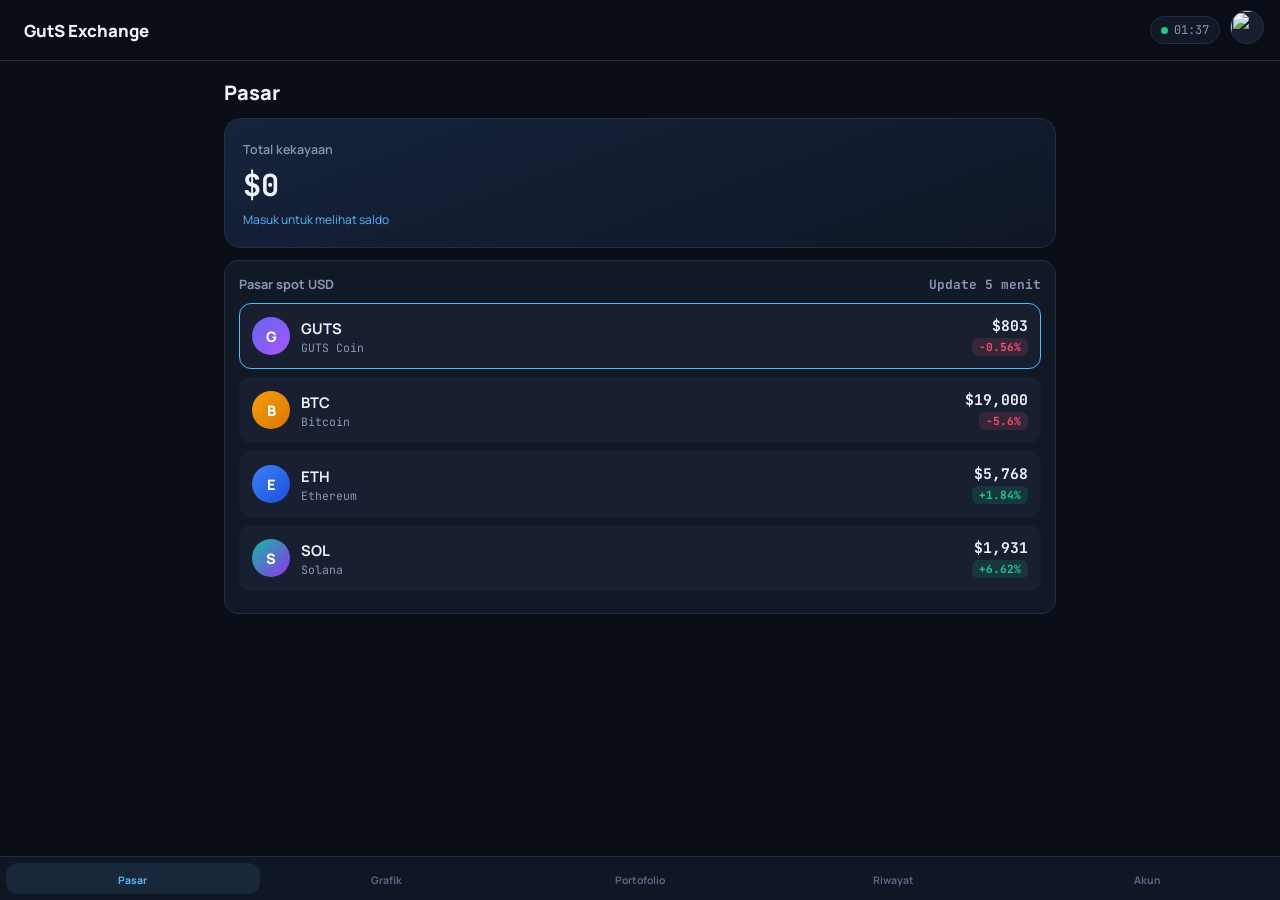
==== index.html @ 127c7d79 "Rename crypto.html to index.html" ====
<!DOCTYPE html>
<html lang="id">
<head>
<meta charset="UTF-8">
<meta name="viewport" content="width=device-width, initial-scale=1, viewport-fit=cover">
<meta name="theme-color" content="#0a0e16">
<title>GutS Exchange</title>
<link rel="preconnect" href="https://fonts.googleapis.com">
<link rel="preconnect" href="https://fonts.gstatic.com" crossorigin>
<link href="https://fonts.googleapis.com/css2?family=Manrope:wght@400;500;600;700;800&family=JetBrains+Mono:wght@500;700&display=swap" rel="stylesheet">
<script src="https://cdn.jsdelivr.net/npm/lucide@0.468.0/dist/umd/lucide.min.js"></script>
<style>
:root{--bg:#0a0e16;--panel:#111826;--card:#171f30;--line:#232e45;--tx:#eef2f8;--mut:#8b98b3;--dim:#5b6785;--up:#22c58b;--dn:#f0506e;--ac:#5ab8ff;--gold:#f5b342}
*{box-sizing:border-box;margin:0;padding:0;-webkit-tap-highlight-color:transparent}
body{font-family:Manrope,sans-serif;background:var(--bg);color:var(--tx);min-height:100vh;padding-bottom:calc(76px + env(safe-area-inset-bottom))}
.mono{font-family:'JetBrains Mono',monospace}
button{font:inherit;color:inherit;cursor:pointer;border:0;background:none}
button:focus-visible,input:focus-visible{outline:2px solid var(--ac);outline-offset:2px}
svg.lucide{width:1.15em;height:1.15em;stroke-width:2;flex:none}
.top{position:sticky;top:0;z-index:20;display:flex;justify-content:space-between;align-items:center;padding:calc(10px + env(safe-area-inset-top)) 16px 10px;background:rgba(10,14,22,.92);backdrop-filter:blur(12px);border-bottom:1px solid var(--line)}
.brand{display:flex;align-items:center;gap:8px;font-weight:800;font-size:1.05rem}
.brand svg{color:var(--ac)}
.tr{display:flex;align-items:center;gap:10px}
.timer{display:flex;align-items:center;gap:6px;font-size:.75rem;color:var(--mut);background:var(--panel);border:1px solid var(--line);padding:5px 10px;border-radius:999px}
.dot{width:7px;height:7px;border-radius:50%;background:var(--up);animation:pl 1.6s infinite}
@keyframes pl{50%{opacity:.35}}
.av{width:34px;height:34px;border-radius:50%;object-fit:cover;border:1px solid var(--line);background:var(--card)}
.wrap{max-width:760px;margin:0 auto;padding:14px 14px 0}
.page{display:none}
.page.on{display:block}
h2{font-size:1.25rem;font-weight:800;margin:4px 0 12px}
.box{background:var(--panel);border:1px solid var(--line);border-radius:14px;padding:14px;margin-bottom:12px}
.ttl{display:flex;justify-content:space-between;align-items:center;font-size:.8rem;font-weight:700;color:var(--mut);margin-bottom:10px}
.grid2{display:grid;grid-template-columns:1fr 1fr;gap:10px}
.stat{background:var(--panel);border:1px solid var(--line);border-radius:14px;padding:12px 14px}
.stat span{display:flex;align-items:center;gap:6px;font-size:.72rem;color:var(--mut);font-weight:600}
.stat b{display:block;margin-top:5px;font-size:1.05rem}
.hero{background:linear-gradient(160deg,#16233c,#0f1726);border:1px solid var(--line);border-radius:16px;padding:18px;margin-bottom:12px}
.hero span{font-size:.78rem;color:var(--mut);font-weight:600}
.hero b{display:block;font-size:1.9rem;margin:6px 0 2px;letter-spacing:-.5px}
.hero em{font-style:normal;font-size:.75rem;color:var(--ac)}
.ev-banner{display:none;align-items:center;justify-content:space-between;gap:10px;padding:11px 14px;border-radius:12px;margin-bottom:12px;font-size:.78rem;font-weight:700;background:rgba(240,80,110,.14);border:1px solid var(--dn);color:#ffb4c2}
.ev-banner.bull{background:rgba(34,197,139,.14);border-color:var(--up);color:#9ef5d2}
.coin{display:flex;justify-content:space-between;align-items:center;width:100%;padding:12px;border-radius:12px;background:var(--card);border:1px solid transparent;margin-bottom:8px;text-align:left}
.coin.on{border-color:var(--ac)}
.cl{display:flex;align-items:center;gap:11px}
.ci{width:38px;height:38px;border-radius:50%;display:grid;place-items:center;font-weight:800;font-size:.9rem;color:#fff}
.c-guts{background:linear-gradient(135deg,#6366f1,#a855f7)}.c-btc{background:linear-gradient(135deg,#f59e0b,#d97706)}.c-eth{background:linear-gradient(135deg,#3b82f6,#1d4ed8)}.c-sol{background:linear-gradient(135deg,#14b8a6,#9333ea)}
.cn{font-weight:700;font-size:.92rem}
.cs{font-size:.72rem;color:var(--mut);margin-top:2px}
.cr{text-align:right}
.cp{font-weight:700;font-size:.92rem}
.pc{display:inline-block;margin-top:3px;padding:2px 7px;border-radius:6px;font-size:.7rem;font-weight:700}
.u{background:rgba(34,197,139,.14);color:var(--up)}.d{background:rgba(240,80,110,.14);color:var(--dn)}
.chips{display:flex;gap:6px;overflow-x:auto;padding-bottom:4px;margin-bottom:10px}
.chip{padding:7px 13px;border-radius:999px;background:var(--card);border:1px solid var(--line);font-size:.78rem;font-weight:700;color:var(--mut);white-space:nowrap;display:inline-flex;align-items:center;gap:6px}
.chip.on{background:var(--ac);border-color:var(--ac);color:#06121f}
.ph{display:flex;justify-content:space-between;align-items:flex-end;gap:10px;margin-bottom:10px}
.ph h3{font-size:1.1rem;font-weight:800}
.ph small{color:var(--mut);font-size:.72rem}
.ph .big{font-size:1.5rem;font-weight:800;text-align:right}
.mets{display:grid;grid-template-columns:repeat(3,1fr);gap:8px;margin-bottom:10px}
.mets div{font-size:.68rem;color:var(--mut);background:var(--card);border-radius:10px;padding:8px 10px}
.mets b{display:block;color:var(--tx);font-size:.8rem;margin-top:2px}
.cv{position:relative;height:290px;background:#0b1019;border:1px solid var(--line);border-radius:12px;overflow:hidden;touch-action:pan-y}
canvas{width:100%;height:100%;display:block}
.hv{position:absolute;top:8px;left:10px;font-size:.68rem;color:var(--mut);background:rgba(10,14,22,.8);padding:4px 8px;border-radius:8px;pointer-events:none}
.seg{display:grid;grid-template-columns:1fr 1fr;gap:5px;background:var(--bg);padding:4px;border-radius:12px;margin-bottom:12px;border:1px solid var(--line)}
.seg button{padding:10px;border-radius:9px;font-weight:800;font-size:.85rem;color:var(--mut)}
.seg .buy.on{background:var(--up);color:#04160f}.seg .sell.on{background:var(--dn);color:#fff}
.lb{display:flex;justify-content:space-between;font-size:.75rem;color:var(--mut);margin-bottom:6px}
.inp{display:flex;align-items:center;background:var(--bg);border:1px solid var(--line);border-radius:11px;padding:0 12px;margin-bottom:12px}
.inp:focus-within{border-color:var(--ac)}
.inp input,.inp select{flex:1;min-width:0;background:none;border:0;outline:0;color:var(--tx);padding:12px 0;font:700 .95rem 'JetBrains Mono',monospace}
.inp select option{background:var(--panel);color:var(--tx)}
.inp em{font-style:normal;font-size:.78rem;font-weight:700;color:var(--mut)}
.pcts{display:grid;grid-template-columns:repeat(4,1fr);gap:6px;margin-bottom:12px}
.pcts button{padding:8px;border-radius:8px;background:var(--card);border:1px solid var(--line);font:700 .75rem 'JetBrains Mono',monospace;color:var(--mut)}
.sum{background:var(--bg);border:1px solid var(--line);border-radius:11px;padding:11px 12px;font-size:.78rem;margin-bottom:12px;display:grid;gap:7px}
.sum div{display:flex;justify-content:space-between;color:var(--mut)}
.sum b{color:var(--tx)}
.go{width:100%;padding:13px;border-radius:12px;font-weight:800;font-size:.9rem;display:flex;justify-content:center;align-items:center;gap:8px}
.go.buy{background:var(--up);color:#04160f}.go.sell{background:var(--dn);color:#fff}.go.gold{background:var(--gold);color:#1a1002}
.go:disabled{opacity:.5}
.ob{display:grid;grid-template-columns:1fr 1fr;gap:10px;font-size:.74rem}
.ob div div{display:flex;justify-content:space-between;padding:4px 7px;border-radius:5px;margin-bottom:3px}
.bid div{color:var(--up);background:rgba(34,197,139,.07)}.ask div{color:var(--dn);background:rgba(240,80,110,.07)}
.ob h4{font-size:.7rem;color:var(--dim);margin-bottom:5px}
.bar{height:8px;border-radius:999px;background:var(--card);display:flex;overflow:hidden;margin:6px 0 12px}
.bar i{display:block;height:100%}
.hr{display:flex;justify-content:space-between;align-items:center;padding:11px 0;border-bottom:1px solid var(--line)}
.hr:last-child{border:0}
.hi{width:34px;height:34px;border-radius:10px;display:grid;place-items:center}
.hi.u{background:rgba(34,197,139,.14)}.hi.d{background:rgba(240,80,110,.14)}
.hl{display:flex;align-items:center;gap:11px}
.hn{font-weight:700;font-size:.88rem}
.hs{font-size:.7rem;color:var(--mut);margin-top:2px}
.empty{text-align:center;color:var(--dim);padding:28px 10px;font-size:.85rem;display:grid;gap:8px;justify-items:center}
.empty svg{width:28px;height:28px}
.acc{display:flex;align-items:center;gap:14px;margin-bottom:14px}
.acc img{width:56px;height:56px;border-radius:50%;object-fit:cover;border:2px solid var(--ac)}
.acc b{font-size:1.05rem}
.acc small{display:block;color:var(--mut);margin-top:3px;font-size:.78rem}
.row{display:flex;gap:8px}
.row .go{flex:1}
.ghost{background:var(--card);border:1px solid var(--line);color:var(--tx)}
.tbl{width:100%;border-collapse:collapse;font-size:.8rem}
.tbl th{text-align:left;color:var(--mut);font-size:.7rem;padding:6px 4px;border-bottom:1px solid var(--line)}
.tbl td{padding:11px 4px;border-bottom:1px solid var(--line)}
.tbl tr:last-child td{border:0}
.nav{position:fixed;left:0;right:0;bottom:0;z-index:30;display:grid;grid-template-columns:repeat(5,1fr);background:rgba(17,24,38,.96);backdrop-filter:blur(14px);border-top:1px solid var(--line);padding:6px 6px calc(6px + env(safe-area-inset-bottom))}
.nav.admin-mode{grid-template-columns:repeat(6,1fr)}
.nav button{display:grid;justify-items:center;gap:3px;padding:7px 0;border-radius:12px;font-size:.65rem;font-weight:700;color:var(--dim)}
.nav button svg{width:20px;height:20px}
.nav button.on{color:var(--ac);background:rgba(90,184,255,.1)}
.toast{position:fixed;left:50%;bottom:calc(90px + env(safe-area-inset-bottom));transform:translate(-50%,20px);opacity:0;pointer-events:none;background:var(--card);border:1px solid var(--ac);padding:11px 16px;border-radius:12px;font-size:.82rem;font-weight:700;display:flex;align-items:center;gap:8px;z-index:60;max-width:92vw;transition:.25s}
.toast.show{opacity:1;transform:translate(-50%,0)}
.toast.err{border-color:var(--dn)}.toast.ok{border-color:var(--up)}
@media(min-width:900px){.wrap{max-width:860px}.cv{height:360px}}
</style>
</head>
<body>
<header class="top">
  <div class="brand"><i data-lucide="candlestick-chart"></i>GutS Exchange</div>
  <div class="tr">
    <div class="timer"><span class="dot"></span><span class="mono" id="cd">00:00</span></div>
    <button onclick="go('account')" aria-label="Akun"><img class="av" id="avTop" src="https://telegra.ph/file/24fa902ead26340f3df2c.png" alt=""></button>
  </div>
</header>

<div class="wrap">
  <div class="ev-banner" id="evBanner">
    <span id="evBannerTxt">🚨 MARKET CRASH SEDANG BERLANGSUNG!</span>
    <span class="mono" id="evBannerTime">LIVE</span>
  </div>

  <section class="page on" id="p-market">
    <h2>Pasar</h2>
    <div class="hero">
      <span>Total kekayaan</span>
      <b class="mono" id="heroNet">$0</b>
      <em id="heroSub">Masuk untuk melihat saldo</em>
    </div>
    <div class="box">
      <div class="ttl"><span>Pasar spot USD</span><span class="mono">Update 5 menit</span></div>
      <div id="mList"></div>
    </div>
  </section>

  <section class="page" id="p-trade">
    <div class="chips" id="tChips"></div>
    <div class="box">
      <div class="ph">
        <div><h3 id="pName">GUTS / USD</h3><small id="pFull"></small></div>
        <div><div class="big mono" id="pPrice">$0</div><span class="pc u mono" id="pChg">+0%</span></div>
      </div>
      <div class="mets mono">
        <div>Tertinggi 24j<b id="mHi">$0</b></div>
        <div>Terendah 24j<b id="mLo">$0</b></div>
        <div>Siklus<b>5 menit</b></div>
      </div>
      <div class="row" style="margin-bottom:10px;justify-content:space-between">
        <div class="chips" style="margin:0" id="rChips"></div>
        <div class="chips" style="margin:0">
          <button class="chip on" id="bCandle" onclick="setType('candle')"><i data-lucide="candlestick-chart"></i>Candle</button>
          <button class="chip" id="bArea" onclick="setType('area')"><i data-lucide="area-chart"></i>Area</button>
        </div>
      </div>
      <div class="cv"><div class="hv mono" id="hv">Sentuh grafik untuk detail OHLC</div><canvas id="cv"></canvas></div>
    </div>

    <div class="box">
      <div class="ttl"><span>Order pasar</span><span class="mono" id="tBadge">GUTS</span></div>
      <div class="seg">
        <button class="buy on" id="sBuy" onclick="side('buy')">Beli</button>
        <button class="sell" id="sSell" onclick="side('sell')">Jual</button>
      </div>
      <div class="lb"><span>Harga eksekusi</span><span class="mono">Market</span></div>
      <div class="inp"><input class="mono" id="iPrice" readonly><em>USD</em></div>
      <div class="lb"><span>Jumlah koin</span><span class="mono" id="lAvail">Saldo: $0</span></div>
      <div class="inp"><input id="iAmt" type="number" inputmode="decimal" step="0.0001" min="0" placeholder="0.00" oninput="sumUp()"><em id="iSuf">GUTS</em></div>
      <div class="pcts">
        <button onclick="fill(.25)">25%</button><button onclick="fill(.5)">50%</button><button onclick="fill(.75)">75%</button><button onclick="fill(1)">MAX</button>
      </div>
      <div class="sum mono">
        <div><span>Harga per koin</span><b id="sUnit">$0</b></div>
        <div><span>Biaya bursa</span><b style="color:var(--up)">Gratis</b></div>
        <div><span id="sLbl">Total bayar</span><b id="sTot" style="color:var(--ac)">$0</b></div>
      </div>
      <button class="go buy" id="goBtn" onclick="trade()"><i data-lucide="zap"></i><span id="goTxt">Beli GUTS</span></button>
    </div>

    <div class="box">
      <div class="ttl"><span>Order book</span><span class="mono">Simulasi</span></div>
      <div class="ob mono">
        <div class="bid"><h4>Bid</h4><div id="obB" style="display:block;padding:0;background:none"></div></div>
        <div class="ask"><h4>Ask</h4><div id="obA" style="display:block;padding:0;background:none"></div></div>
      </div>
    </div>
  </section>

  <section class="page" id="p-portfolio">
    <h2>Portofolio</h2>
    <div class="hero">
      <span>Nilai bersih</span>
      <b class="mono" id="pfNet">$0</b>
      <em id="pfCnt">0 aset aktif</em>
    </div>
    <div class="grid2" style="margin-bottom:12px">
      <div class="stat"><span><i data-lucide="wallet"></i>Saldo cash</span><b class="mono" id="pfCash">$0</b></div>
      <div class="stat"><span><i data-lucide="coins"></i>Nilai crypto</span><b class="mono" id="pfCrypto">$0</b></div>
    </div>
    <div class="box">
      <div class="ttl"><span>Alokasi</span></div>
      <div class="bar" id="pfBar"></div>
      <div id="pfLeg" style="display:flex;gap:12px;flex-wrap:wrap;font-size:.72rem;color:var(--mut)"></div>
    </div>
    <div class="box">
      <div class="ttl"><span>Aset kamu</span><button class="chip" onclick="refresh(true)"><i data-lucide="refresh-cw"></i>Sinkronkan</button></div>
      <div style="overflow-x:auto">
        <table class="tbl mono"><thead><tr><th>Aset</th><th>Saldo</th><th>Nilai</th><th></th></tr></thead><tbody id="pfBody"></tbody></table>
      </div>
    </div>
  </section>

  <section class="page" id="p-history">
    <h2>Riwayat</h2>
    <div class="box">
      <div class="ttl"><span>Transaksi akun ini</span><button class="chip" onclick="clearHist()"><i data-lucide="trash-2"></i>Hapus</button></div>
      <div id="hList"></div>
    </div>
  </section>

  <section class="page" id="p-account">
    <h2>Akun</h2>
    <div class="box">
      <div class="acc">
        <img id="avBig" src="https://telegra.ph/file/24fa902ead26340f3df2c.png" alt="">
        <div><b id="aName">Belum masuk</b><small id="aPhone">Mode tamu</small></div>
      </div>
      <div class="lb"><span>Secret Key dari bot WhatsApp</span></div>
      <div class="inp"><i data-lucide="key-round" style="color:var(--dim);margin-right:8px"></i><input class="mono" id="iKey" placeholder="GUTS-XXXX-XXXX" autocomplete="off" autocapitalize="characters" style="text-transform:uppercase"></div>
      <p style="font-size:.76rem;color:var(--mut);line-height:1.5;margin-bottom:14px">Kirim perintah <code>.secretkey</code> ke chat pribadi bot GutS | MD untuk mendapatkan kode.</p>
      <div class="row">
        <button class="go buy" id="loginBtn" onclick="login()"><i data-lucide="log-in"></i>Hubungkan wallet</button>
        <button class="go ghost" id="outBtn" onclick="logout()" style="display:none"><i data-lucide="log-out"></i>Keluar</button>
      </div>
    </div>
    <div class="box">
      <div class="ttl"><span>Status</span></div>
      <div class="sum mono">
        <div><span>Koneksi</span><b id="aStat" style="color:var(--gold)">Tamu</b></div>
        <div><span>Sinkron terakhir</span><b id="aSync">-</b></div>
      </div>
    </div>
  </section>

  <!-- HALAMAN KHUSUS OWNER: BANDAR MARKET MANIPULATOR -->
  <section class="page" id="p-admin">
    <h2>👑 Ruang Kendali Bandar (God Mode)</h2>
    <div class="hero" style="background:linear-gradient(160deg,#3b1222,#111826);border-color:var(--dn)">
      <span>Status Manipulasi Pasar</span>
      <b class="mono" id="admEventTitle" style="font-size:1.35rem">NORMAL MARKET (1.00x)</b>
      <em id="admEventExp" style="color:var(--gold)">Harga bergerak organik + Random Crash alami</em>
    </div>

    <div class="box">
      <div class="ttl"><span>⚡ Preset Skenario Instan (1-Klik)</span><span>Auto-Sync WA & Web</span></div>
      <div class="grid2" style="margin-bottom:8px">
        <button class="go sell" onclick="applyPreset('BLACK SWAN CRASH (-70%)',{guts:.3,btc:.3,eth:.3,sol:.3})"><i data-lucide="trending-down"></i>Crash Semua -70%</button>
        <button class="go buy" onclick="applyPreset('MEGA BULL RUN (+150%)',{guts:2.5,btc:2.5,eth:2.5,sol:2.5})"><i data-lucide="trending-up"></i>Pump Semua +150%</button>
      </div>
      <div class="grid2">
        <button class="go gold" onclick="applyPreset('RUGPULL GUTS & BTC (-88%)',{guts:.12,btc:.12,eth:1,sol:1})"><i data-lucide="flame"></i>Rugpull GUTS & BTC</button>
        <button class="go ghost" onclick="applyPreset('',{guts:1,btc:1,eth:1,sol:1},true)"><i data-lucide="rotate-ccw"></i>Reset Pasar Normal</button>
      </div>
    </div>

    <div class="box">
      <div class="ttl"><span>🎚️ Atur Multiplier Harga Per Koin</span><span class="mono">0.05x s/d 10x</span></div>
      <div class="grid2">
        <div>
          <div class="lb"><span>GUTS Multiplier</span><b class="mono" id="lblMguts">1.00x</b></div>
          <div class="inp"><input type="number" step="0.05" min="0.05" max="20" id="mGuts" value="1" oninput="$('lblMguts').textContent=this.value+'x'"><em>x</em></div>
        </div>
        <div>
          <div class="lb"><span>BTC Multiplier</span><b class="mono" id="lblMbtc">1.00x</b></div>
          <div class="inp"><input type="number" step="0.05" min="0.05" max="20" id="mBtc" value="1" oninput="$('lblMbtc').textContent=this.value+'x'"><em>x</em></div>
        </div>
        <div>
          <div class="lb"><span>ETH Multiplier</span><b class="mono" id="lblMeth">1.00x</b></div>
          <div class="inp"><input type="number" step="0.05" min="0.05" max="20" id="mEth" value="1" oninput="$('lblMeth').textContent=this.value+'x'"><em>x</em></div>
        </div>
        <div>
          <div class="lb"><span>SOL Multiplier</span><b class="mono" id="lblMsol">1.00x</b></div>
          <div class="inp"><input type="number" step="0.05" min="0.05" max="20" id="mSol" value="1" oninput="$('lblMsol').textContent=this.value+'x'"><em>x</em></div>
        </div>
      </div>

      <div class="lb"><span>Judul Headline Event</span></div>
      <div class="inp"><input type="text" id="admTitle" placeholder="Contoh: WHALE DUMP! BTC ANJLOK PARAH!"></div>

      <div class="lb"><span>Pesan Tambahan Broadcast ke Grup WA (Opsional)</span></div>
      <div class="inp"><input type="text" id="admMsg" placeholder="Contoh: Buruan serok bawah atau cutloss sekarang!"></div>

      <div class="lb"><span>Durasi Manipulasi Pasar</span></div>
      <div class="inp">
        <select id="admDur">
          <option value="900000">15 Menit</option>
          <option value="1800000">30 Menit</option>
          <option value="3600000" selected>1 Jam</option>
          <option value="10800000">3 Jam</option>
          <option value="0">Permanen (Sampai Direset)</option>
        </select>
      </div>

      <div class="row">
        <button class="go buy" onclick="saveMarketControl(false)"><i data-lucide="save"></i>Terapkan Diam-Diam</button>
        <button class="go sell" onclick="saveMarketControl(true)"><i data-lucide="megaphone"></i>Terapkan + Broadcast WA</button>
      </div>
    </div>

    <div class="box">
      <div class="ttl"><span>🏦 Sidak Pajak Kekayaan Sultan (Wealth Tax Raid)</span></div>
      <p style="font-size:.76rem;color:var(--mut);line-height:1.5;margin-bottom:12px">Potong langsung uang cash & aset crypto milik seluruh Sultan (Kekayaan &gt; $100 Juta) di <code>rpg.json</code> dan umumkan ke grup!</p>
      <div class="lb"><span>Persentase Pemotongan Pajak (1% - 40%)</span></div>
      <div class="inp"><input type="number" id="admTaxRate" min="1" max="40" value="10"><em>%</em></div>
      <button class="go gold" onclick="triggerTaxRaid()"><i data-lucide="landmark"></i>Eksekusi Sidak Pajak Sekarang</button>
    </div>
  </section>
</div>

<nav class="nav" id="bottomNav">
  <button data-p="market" class="on"><i data-lucide="layout-list"></i>Pasar</button>
  <button data-p="trade"><i data-lucide="line-chart"></i>Grafik</button>
  <button data-p="portfolio"><i data-lucide="pie-chart"></i>Portofolio</button>
  <button data-p="history"><i data-lucide="history"></i>Riwayat</button>
  <button data-p="account"><i data-lucide="user-round"></i>Akun</button>
  <button data-p="admin" id="navAdminBtn" style="display:none;color:var(--gold)"><i data-lucide="crown"></i></button>
</nav>
<div class="toast" id="toast"></div>

<script>
const DB="https://chess-bc7fa-default-rtdb.asia-southeast1.firebasedatabase.app";
const SLOT=300000;
const OWNER_NUMS=['6287841489287','6287851101531'];
const META={
  guts:{symbol:'GUTS',name:'GUTS Coin',seed:1,base:200,range:1300,vol:35,cls:'c-guts'},
  btc:{symbol:'BTC',name:'Bitcoin',seed:2,base:15000,range:20000,vol:20,cls:'c-btc'},
  eth:{symbol:'ETH',name:'Ethereum',seed:3,base:3000,range:5000,vol:25,cls:'c-eth'},
  sol:{symbol:'SOL',name:'Solana',seed:4,base:600,range:1900,vol:30,cls:'c-sol'}
};
const COLORS={guts:'#a06cf0',btc:'#f5a623',eth:'#4a86f0',sol:'#20c4b0'};
const $=id=>document.getElementById(id);
const fmt=n=>'$'+Math.round(n).toLocaleString('en-US');
const qty=n=>Number(n).toLocaleString('en-US',{maximumFractionDigits:4});

let coin='guts',tside='buy',ctype='candle',range=36,user=null,mk={},candles=[],hover=null,page='market',hist=[];
let mCtrl={mult:{guts:1,btc:1,eth:1,sol:1},eventName:'',expiresAt:0};

function seedRand(slot,seed){const x=Math.sin(slot*999+seed*77)*10000;return x-Math.floor(x)}
function naturalEventMult(slot,seed){
  const r=seedRand(slot+33,seed*19);
  if(r<0.045)return 0.38; // 4.5% peluang Natural Flash Crash (-62%)
  if(r>0.975)return 1.65; // 2.5% peluang Natural Whale Pump (+65%)
  return 1.0;
}
function isCtrlActive(){
  return mCtrl&&(mCtrl.expiresAt===0||Date.now()<mCtrl.expiresAt);
}
function priceAt(k,slot,applyAdmin=false){
  const m=META[k],p=seedRand(slot,m.seed);
  const raw=m.base+p*m.range;
  const nat=naturalEventMult(slot,m.seed);
  const adm=(applyAdmin&&isCtrlActive())?(Number(mCtrl.mult?.[k])||1):1;
  const tot=nat*adm;
  const price=Math.max(1,Math.floor(raw*tot));
  let chg=(p-.48)*m.vol;
  if(tot!==1)chg+=(tot-1)*100;
  return{price,change:parseFloat(chg.toFixed(2)),tot};
}
function markets(){
  const cur=Math.floor(Date.now()/SLOT);
  for(const k in META){
    const c=priceAt(k,cur,true);let hi=c.price,lo=c.price;
    for(let i=1;i<=24;i++){const p=priceAt(k,cur-i,false).price;if(p>hi)hi=p;if(p<lo)lo=p}
    mk[k]={...META[k],price:c.price,change:c.change,high:hi,low:lo};
  }
}
function buildCandles(){
  const cur=Math.floor(Date.now()/SLOT),m=META[coin],list=[];
  for(let i=range-1;i>=0;i--){
    const s=cur-i;
    const o=priceAt(coin,s-1,i===0).price;
    const c=priceAt(coin,s,i===0).price;
    const sp=Math.max(15,Math.floor(m.range*.06));
    const hi=Math.max(o,c)+Math.floor(seedRand(s+7,m.seed*3)*sp);
    const lo=Math.max(1,Math.min(o,c)-Math.floor(seedRand(s+13,m.seed*5)*sp));
    list.push({t:new Date(s*SLOT).toLocaleTimeString('id-ID',{hour:'2-digit',minute:'2-digit'}),open:o,high:hi,low:lo,close:c});
  }
  candles=list;
}

async function fetchMarketControl(){
  try{
    const r=await fetch(`${DB}/wa_users/_market_control.json`);
    const d=await r.json();
    if(d&&typeof d==='object'){
      mCtrl={
        mult:d.mult||{guts:1,btc:1,eth:1,sol:1},
        eventName:d.eventName||'',
        expiresAt:Number(d.expiresAt)||0
      };
    }
  }catch(_){}
}

const cv=$('cv'),cx=cv.getContext('2d');
const PAD={t:26,b:26,r:64,l:10};
function draw(){
  if(!candles.length||page!=='trade')return;
  const dpr=window.devicePixelRatio||1,r=cv.getBoundingClientRect();
  cv.width=r.width*dpr;cv.height=r.height*dpr;cx.setTransform(dpr,0,0,dpr,0,0);
  const W=r.width,H=r.height,cw=W-PAD.l-PAD.r,ch=H-PAD.t-PAD.b;
  let mx=Math.max(...candles.map(c=>c.high)),mn=Math.min(...candles.map(c=>c.low));
  if(mx===mn){mx+=100;mn-=100}
  const Y=p=>PAD.t+ch-((p-mn)/(mx-mn))*ch,step=cw/candles.length;
  cx.font='11px "JetBrains Mono",monospace';cx.lineWidth=1;
  for(let i=0;i<=4;i++){
    const y=PAD.t+ch/4*i;
    cx.strokeStyle='rgba(35,46,69,.8)';cx.beginPath();cx.moveTo(PAD.l,y);cx.lineTo(W-PAD.r,y);cx.stroke();
    cx.fillStyle='#5b6785';cx.textAlign='left';cx.fillText(fmt(mx-(mx-mn)/4*i),W-PAD.r+6,y+4);
  }
  if(ctype==='area'){
    cx.beginPath();
    candles.forEach((c,i)=>{const x=PAD.l+i*step+step/2;i?cx.lineTo(x,Y(c.close)):cx.moveTo(x,Y(c.close))});
    cx.strokeStyle='#5ab8ff';cx.lineWidth=2.4;cx.stroke();
    const g=cx.createLinearGradient(0,PAD.t,0,PAD.t+ch);
    g.addColorStop(0,'rgba(90,184,255,.3)');g.addColorStop(1,'rgba(90,184,255,0)');
    cx.lineTo(PAD.l+(candles.length-1)*step+step/2,PAD.t+ch);cx.lineTo(PAD.l+step/2,PAD.t+ch);cx.closePath();cx.fillStyle=g;cx.fill();
  }else{
    const bw=Math.max(3,Math.min(16,step*.62));
    candles.forEach((c,i)=>{
      const x=PAD.l+i*step+step/2,col=c.close>=c.open?'#22c58b':'#f0506e';
      cx.strokeStyle=col;cx.lineWidth=1.3;cx.beginPath();cx.moveTo(x,Y(c.high));cx.lineTo(x,Y(c.low));cx.stroke();
      const a=Y(c.open),b=Y(c.close);cx.fillStyle=col;cx.fillRect(x-bw/2,Math.min(a,b),bw,Math.max(3,Math.abs(b-a)));
    });
  }
  const ly=Y(candles[candles.length-1].close);
  cx.save();cx.setLineDash([4,4]);cx.strokeStyle='#5ab8ff';cx.lineWidth=1;cx.beginPath();cx.moveTo(PAD.l,ly);cx.lineTo(W-PAD.r,ly);cx.stroke();cx.restore();
  cx.fillStyle='#5b6785';cx.textAlign='center';
  const every=Math.ceil(candles.length/6);
  for(let i=0;i<candles.length;i+=every)cx.fillText(candles[i].t,PAD.l+i*step+step/2,H-8);
  if(hover){
    cx.save();cx.setLineDash([3,3]);cx.strokeStyle='rgba(238,242,248,.4)';cx.beginPath();cx.moveTo(hover.x,PAD.t);cx.lineTo(hover.x,PAD.t+ch);cx.stroke();cx.restore();
  }
}
function pointer(e){
  const r=cv.getBoundingClientRect(),step=(r.width-PAD.l-PAD.r)/candles.length;
  const i=Math.floor((e.clientX-r.left-PAD.l)/step);
  if(i<0||i>=candles.length)return;
  const c=candles[i];hover={x:PAD.l+i*step+step/2};
  $('hv').innerHTML=`${c.t} &nbsp;O ${fmt(c.open)} &nbsp;H <b style="color:var(--up)">${fmt(c.high)}</b> &nbsp;L <b style="color:var(--dn)">${fmt(c.low)}</b> &nbsp;C ${fmt(c.close)}`;
  draw();
}
function unhover(){hover=null;$('hv').textContent='Sentuh grafik untuk detail OHLC';draw()}
cv.addEventListener('pointermove',pointer);
cv.addEventListener('pointerdown',pointer);
cv.addEventListener('pointerleave',unhover);
window.addEventListener('resize',draw);

function icons(){if(window.lucide)lucide.createIcons()}

function render(){
  markets();buildCandles();
  const money=user?.money||0;let cryptoVal=0,active=0;
  const vals={};
  for(const k in mk){const b=user?.crypto?.[k]||0;vals[k]=Math.floor(b*mk[k].price);cryptoVal+=vals[k];if(b>0)active++}
  const net=money+cryptoVal;

  // Banner Event Crash / Pump
  const bnr=$('evBanner');
  if(isCtrlActive()&&mCtrl.eventName){
    const avgM=(Number(mCtrl.mult.guts)+Number(mCtrl.mult.btc)+Number(mCtrl.mult.eth)+Number(mCtrl.mult.sol))/4;
    bnr.style.display='flex';
    bnr.className='ev-banner '+(avgM>=1?'bull':'');
    $('evBannerTxt').textContent=`⚡ ${mCtrl.eventName}`;
    $('evBannerTime').textContent=mCtrl.expiresAt?`Sisa ${Math.max(1,Math.ceil((mCtrl.expiresAt-Date.now())/60000))}m`:'AKTIF';
    $('admEventTitle').textContent=mCtrl.eventName;
    $('admEventExp').textContent=`GUTS ${mCtrl.mult.guts}x | BTC ${mCtrl.mult.btc}x | ETH ${mCtrl.mult.eth}x | SOL ${mCtrl.mult.sol}x`;
  }else{
    bnr.style.display='none';
    $('admEventTitle').textContent='NORMAL MARKET (1.00x)';$('admEventExp').textContent='Harga bergerak organik + Random Crash alami';
  }

  $('mList').innerHTML=Object.entries(mk).map(([k,v])=>{
    const up=v.change>=0,b=user?.crypto?.[k]||0;
    return `<button class="coin ${k===coin?'on':''}" onclick="pick('${k}',true)">
      <div class="cl"><div class="ci ${v.cls}">${v.symbol[0]}</div><div><div class="cn">${v.symbol}</div><div class="cs mono">${user?qty(b)+' '+v.symbol:v.name}</div></div></div>
      <div class="cr mono"><div class="cp">${fmt(v.price)}</div><span class="pc ${up?'u':'d'}">${up?'+':''}${v.change}%</span></div></button>`;
  }).join('');
  $('heroNet').textContent=fmt(net);$('heroSub').textContent=user?`Cash ${fmt(money)} dan crypto ${fmt(cryptoVal)}`:'Masuk untuk melihat saldo';

  $('tChips').innerHTML=Object.entries(mk).map(([k,v])=>`<button class="chip ${k===coin?'on':''}" onclick="pick('${k}')">${v.symbol}</button>`).join('');
  $('rChips').innerHTML=[12,36,72].map(n=>`<button class="chip ${n===range?'on':''}" onclick="setRange(${n})">${n}</button>`).join('');

  const a=mk[coin],up=a.change>=0;
  $('pName').textContent=`${a.symbol} / USD`;
  $('pFull').textContent=a.name;
  const pe=$('pPrice');pe.textContent=fmt(a.price);pe.style.color=up?'var(--up)':'var(--dn)';
  const ce=$('pChg');ce.textContent=`${up?'+':''}${a.change}%`;ce.className=`pc mono ${up?'u':'d'}`;
  $('mHi').textContent=fmt(a.high);$('mLo').textContent=fmt(a.low);

  const step=Math.max(2,Math.round(a.price*.002)),bids=[],asks=[];
  for(let i=1;i<=5;i++){
    bids.push(`<div><span>${fmt(Math.max(1,a.price-i*step))}</span><span>${(Math.sin(a.price+i*9)*12+15).toFixed(2)}</span></div>`);
    asks.push(`<div><span>${fmt(a.price+i*step)}</span><span>${(Math.cos(a.price+i*7)*12+15).toFixed(2)}</span></div>`);
  }
  $('obB').innerHTML=bids.join('');$('obA').innerHTML=asks.join('');

  $('tBadge').textContent=a.symbol;$('iPrice').value=fmt(a.price);$('iSuf').textContent=a.symbol;$('sUnit').textContent=fmt(a.price);
  const bal=user?.crypto?.[coin]||0;
  $('lAvail').textContent=tside==='buy'?`Saldo: ${fmt(money)}`:`Milikmu: ${qty(bal)} ${a.symbol}`;
  $('goTxt').textContent=`${tside==='buy'?'Beli':'Jual'} ${a.symbol}`;
  $('sLbl').textContent=tside==='buy'?'Total bayar':'Uang diterima';

  $('pfNet').textContent=fmt(net);$('pfCash').textContent=fmt(money);$('pfCrypto').textContent=fmt(cryptoVal);$('pfCnt').textContent=`${active} aset aktif`;
  $('pfBody').innerHTML=Object.entries(mk).map(([k,v])=>{
    const b=user?.crypto?.[k]||0;
    return `<tr><td><b>${v.symbol}</b></td><td>${qty(b)}</td><td style="color:${vals[k]>0?'var(--up)':'var(--mut)'};font-weight:700">${fmt(vals[k])}</td>
      <td style="text-align:right"><button class="chip" onclick="quickSell('${k}')"><i data-lucide="arrow-up-right"></i>Jual</button></td></tr>`;
  }).join('');
  const parts=Object.keys(mk).filter(k=>vals[k]>0);
  $('pfBar').innerHTML=cryptoVal>0?parts.map(k=>`<i style="width:${vals[k]/cryptoVal*100}%;background:${COLORS[k]}"></i>`).join(''):'';
  $('pfLeg').innerHTML=cryptoVal>0?parts.map(k=>`<span><b style="color:${COLORS[k]}">${mk[k].symbol}</b> ${(vals[k]/cryptoVal*100).toFixed(1)}%</span>`).join(''):'Belum ada aset crypto';

  renderHist();sumUp();icons();draw();
}

function renderHist(){
  const el=$('hList');
  if(!user){el.innerHTML='<div class="empty"><i data-lucide="lock"></i>Masuk dulu untuk melihat riwayat</div>';return}
  if(!hist.length){el.innerHTML='<div class="empty"><i data-lucide="receipt"></i>Belum ada transaksi</div>';return}
  el.innerHTML=hist.map(h=>{
    const buy=h.side==='BUY';
    return `<div class="hr"><div class="hl"><div class="hi ${buy?'u':'d'}"><i data-lucide="${buy?'arrow-down-left':'arrow-up-right'}" style="color:var(--${buy?'up':'dn'})"></i></div>
      <div><div class="hn">${buy?'Beli':'Jual'} ${qty(h.amt)} ${h.sym}</div><div class="hs mono">@ ${fmt(h.price)} &middot; ${new Date(h.at).toLocaleString('id-ID',{day:'2-digit',month:'short',hour:'2-digit',minute:'2-digit'})}</div></div></div>
      <b class="mono" style="color:var(--${buy?'dn':'up'})">${buy?'-':'+'}${fmt(h.total)}</b></div>`;
  }).join('');
}
function loadHist(){
  hist=[];
  if(!user)return;
  try{hist=JSON.parse(localStorage.getItem('guts_hist_'+user.number)||'[]')}catch(_){}
}
function saveHist(){try{localStorage.setItem('guts_hist_'+user.number,JSON.stringify(hist.slice(0,100)))}catch(_){}}
function clearHist(){
  if(!user||!hist.length)return;
  hist=[];saveHist();renderHist();icons();toast('Riwayat dihapus','ok');
}

function go(p){
  if(p==='admin'&&!user?.isAdmin)return toast('Khusus Owner Bot!','err');
  page=p;
  document.querySelectorAll('.page').forEach(s=>s.classList.toggle('on',s.id==='p-'+p));
  document.querySelectorAll('.nav button').forEach(b=>b.classList.toggle('on',b.dataset.p===p));
  history.replaceState(null,'','#'+p);
  window.scrollTo(0,0);
  if(p==='trade')requestAnimationFrame(draw);
}
document.querySelectorAll('.nav button').forEach(b=>b.onclick=()=>go(b.dataset.p));

function pick(k,open){coin=k;$('iAmt').value='';render();if(open)go('trade')}
function quickSell(k){coin=k;tside='sell';syncSide();render();fill(1);go('trade')}
function setType(t){
  ctype=t;$('bCandle').classList.toggle('on',t==='candle');$('bArea').classList.toggle('on',t==='area');draw();
}
function setRange(n){range=n;render()}
function syncSide(){
  $('sBuy').classList.toggle('on',tside==='buy');$('sSell').classList.toggle('on',tside==='sell');$('goBtn').className='go '+tside;
}
function side(s){tside=s;$('iAmt').value='';syncSide();render()}
function fill(p){
  if(!user){toast('Masuk dengan Secret Key dulu','err');go('account');return}
  const price=mk[coin].price;
  if(tside==='buy'){
    const m=user.money*p/price;
    $('iAmt').value=m>=1?Math.floor(m*100)/100:Number(m.toFixed(4));
  }else{
    const b=user.crypto[coin]||0;
    $('iAmt').value=p===1?b:Number((b*p).toFixed(4));
  }
  sumUp();
}
function sumUp(){
  const a=parseFloat($('iAmt').value)||0,p=mk[coin]?.price||0;
  $('sTot').textContent=fmt(tside==='buy'?Math.ceil(a*p):Math.floor(a*p));
}

// FUNGSI KENDALI BANDAR (OWNER)
function applyPreset(title,mults,isReset=false){
  $('mGuts').value=mults.guts;$('lblMguts').textContent=mults.guts+'x';$('mBtc').value=mults.btc;$('lblMbtc').textContent=mults.btc+'x';$('mEth').value=mults.eth;$('lblMeth').textContent=mults.eth+'x';$('mSol').value=mults.sol;$('lblMsol').textContent=mults.sol+'x';$('admTitle').value=title;
  saveMarketControl(!isReset);
}

async function saveMarketControl(withBroadcast){
  if(!user?.isAdmin)return toast('Akses ditolak!','err');
  const mult={
    guts:Math.max(0.01,parseFloat($('mGuts').value)||1),
    btc:Math.max(0.01,parseFloat($('mBtc').value)||1),
    eth:Math.max(0.01,parseFloat($('mEth').value)||1),
    sol:Math.max(0.01,parseFloat($('mSol').value)||1)
  };
  const durMs=parseInt($('admDur').value)||0;
  const expiresAt=durMs>0?(Date.now()+durMs):0;
  const eventName=$('admTitle').value.trim()||(mult.btc<1?'MARKET CRASH DARURAT':mult.btc>1?'BULL RUN PUMP':'NORMAL');
  const customMsg=$('admMsg').value.trim();

  const payload={
    mult,
    eventName:mult.guts===1&&mult.btc===1&&mult.eth===1&&mult.sol===1?'':eventName,
    customMsg,
    expiresAt,
    updatedAt:Date.now(),
    ...(withBroadcast?{broadcastId:Date.now()}:{})
  };

  try{
    const r=await fetch(`${DB}/wa_users/_market_control.json`,{
      method:'PATCH',
      headers:{'Content-Type':'application/json'},
      body:JSON.stringify(payload)
    });
    if(!r.ok)throw new Error('Gagal menyimpan ke Firebase');
    await fetchMarketControl();
    render();
    toast(withBroadcast?'Manipulasi pasar aktif & diumumkan ke Grup WA!':'Manipulasi pasar berhasil diterapkan!','ok');
  }catch(e){toast(e.message,'err')}
}

async function triggerTaxRaid(){
  if(!user?.isAdmin)return toast('Akses ditolak!','err');
  const rate=Math.min(40,Math.max(1,parseInt($('admTaxRate').value)||10));
  try{
    const r=await fetch(`${DB}/wa_users/_market_control.json`,{
      method:'PATCH',
      headers:{'Content-Type':'application/json'},
      body:JSON.stringify({taxRaidId:Date.now(),taxRaidRate:rate})
    });
    if(!r.ok)throw new Error('Gagal mengirim perintah pajak');
    toast(`Sidak Pajak ${rate}% dikirim ke Bot WA!`,'ok');
  }catch(e){toast(e.message,'err')}
}

async function fetchUser(key){
  await fetchMarketControl();
  const kr=await fetch(`${DB}/secret_keys/${encodeURIComponent(key)}.json`);
  if(!kr.ok)throw new Error('Server tidak merespons');
  const kd=await kr.json();
  if(!kd||!kd.number)throw new Error('Secret Key tidak ditemukan. Ketik .secretkey di DM bot WhatsApp.');
  const ur=await fetch(`${DB}/wa_users/${kd.number}.json`);
  const ud=await ur.json();
  if(!ud)throw new Error('Data pengguna belum tersinkron');
  const c=ud.crypto||{};
  const isAdmin=Boolean(ud.isAdmin)||OWNER_NUMS.includes(String(kd.number));
  return{
    number:kd.number,
    jid:ud.jid||`${kd.number}@s.whatsapp.net`,
    username:ud.username||kd.number,
    ppUrl:ud.ppUrl||'https://telegra.ph/file/24fa902ead26340f3df2c.png',
    isAdmin,
    money:Number(ud.money)||0,
    crypto:{guts:Number(c.guts)||0,btc:Number(c.btc)||0,eth:Number(c.eth)||0,sol:Number(c.sol)||0},
    secretKey:key
  };
}
function applyUser(){
  const u=user;
  $('avTop').src=$('avBig').src=u?u.ppUrl:'https://telegra.ph/file/24fa902ead26340f3df2c.png';
  $('aName').textContent=u?u.username:'Belum masuk';
  $('aPhone').textContent=u?'+'+u.number+(u.isAdmin?' 👑':''):'Mode tamu';
  const s=$('aStat');s.textContent=u?(u.isAdmin?'Owner Mode':'Online'):'Tamu';s.style.color=u?'var(--up)':'var(--gold)';
  $('aSync').textContent=u?new Date().toLocaleTimeString('id-ID'):'-';
  $('outBtn').style.display=u?'flex':'none';

  // Tampilkan Tab Bandar Khusus Owner
  const admBtn=$('navAdminBtn'),nav=$('bottomNav');
  if(u?.isAdmin){
    admBtn.style.display='grid';
    nav.classList.add('admin-mode');
  }else{
    admBtn.style.display='none';
    nav.classList.remove('admin-mode');
  }

  loadHist();render();
}
async function login(){
  const key=$('iKey').value.trim().toUpperCase();
  if(!key.startsWith('GUTS-'))return toast('Format tidak valid. Contoh: GUTS-XXXX-XXXX','err');
  const b=$('loginBtn');b.disabled=true;
  try{
    user=await fetchUser(key);
    try{localStorage.setItem('guts_crypto_secretkey',key)}catch(_){}
    applyUser();toast(`Terhubung sebagai ${user.username}`,'ok');go(user.isAdmin?'admin':'portfolio');
  }catch(e){toast(e.message,'err')}
  b.disabled=false;
}
async function refresh(manual){
  await fetchMarketControl();
  let key=user?.secretKey;
  if(!key){try{key=localStorage.getItem('guts_crypto_secretkey')}catch(_){}}
  if(!key){render();return}
  try{
    user=await fetchUser(key);applyUser();
    if(manual)toast('Saldo & pasar tersinkron','ok');
  }catch(e){if(manual)toast(e.message,'err')}
}
function logout(){
  try{localStorage.removeItem('guts_crypto_secretkey')}catch(_){}
  user=null;hist=[];$('iKey').value='';applyUser();go('market');toast('Kamu sudah keluar','ok');
}

async function trade(){
  if(!user){toast('Masuk dengan Secret Key dulu','err');go('account');return}
  const amt=parseFloat($('iAmt').value);
  if(!amt||amt<=0)return toast('Masukkan jumlah koin yang valid','err');
  await fetchMarketControl();
  markets();
  const m=mk[coin],btn=$('goBtn'),snap={money:user.money,crypto:{...user.crypto}};
  btn.disabled=true;
  try{
    let total;
    if(tside==='buy'){
      total=Math.ceil(amt*m.price);
      if(user.money<total)throw new Error(`Saldo kurang. Butuh ${fmt(total)}`);
      user.money-=total;
      user.crypto[coin]=Number(((user.crypto[coin]||0)+amt).toFixed(4));
    }else{
      const bal=user.crypto[coin]||0;
      if(bal<amt)throw new Error(`${m.symbol} kurang. Milikmu ${qty(bal)}`);
      total=Math.floor(amt*m.price);
      user.crypto[coin]=Number((bal-amt).toFixed(4));
      user.money+=total;
    }
    const nowTs=Date.now();
    const payload={
      money:user.money,
      crypto:user.crypto,
      jid:user.jid,
      updatedAt:nowTs,
      webUpdatedAt:nowTs
    };
    const r1=await fetch(`${DB}/wa_users/${user.number}.json`,{
      method:'PATCH',
      headers:{'Content-Type':'application/json'},
      body:JSON.stringify(payload)
    });
    if(!r1.ok)throw new Error('Gagal menyimpan ke server Firebase');

    hist.unshift({side:tside==='buy'?'BUY':'SELL',sym:m.symbol,amt,price:m.price,total,at:nowTs});
    saveHist();
    $('iAmt').value='';render();
    toast(`${tside==='buy'?'Berhasil membeli':'Berhasil menjual'} ${qty(amt)} ${m.symbol}`,'ok');
  }catch(e){
    user.money=snap.money;user.crypto=snap.crypto;render();toast(e.message,'err');
  }
  btn.disabled=false;
}

let tt;
function toast(msg,type){
  const t=$('toast');
  const ic=type==='ok'?'check-circle-2':type==='err'?'alert-circle':'info';
  t.className='toast show '+(type||'');
  t.innerHTML=`<i data-lucide="${ic}"></i><span></span>`;
  t.lastChild.textContent=msg;icons();
  clearTimeout(tt);tt=setTimeout(()=>t.classList.remove('show'),3400);
}

let lastSlot=Math.floor(Date.now()/SLOT);
setInterval(()=>{
  const rem=SLOT-(Date.now()%SLOT);
  $('cd').textContent=String(Math.floor(rem/60000)).padStart(2,'0')+':'+String(Math.floor(rem%60000/1000)).padStart(2,'0');
  const s=Math.floor(Date.now()/SLOT);
  if(s!==lastSlot){lastSlot=s;render()}
},1000);
setInterval(()=>{if(!document.hidden)refresh(false)},15000);

window.addEventListener('DOMContentLoaded',async()=>{
  await fetchMarketControl();
  const h=location.hash.slice(1);
  if(['market','trade','portfolio','history','account'].includes(h))go(h);
  render();
  let k=null;
  try{k=localStorage.getItem('guts_crypto_secretkey')}catch(_){}
  if(k){$('iKey').value=k;refresh(false)}
});
</script>
</body>
</html>
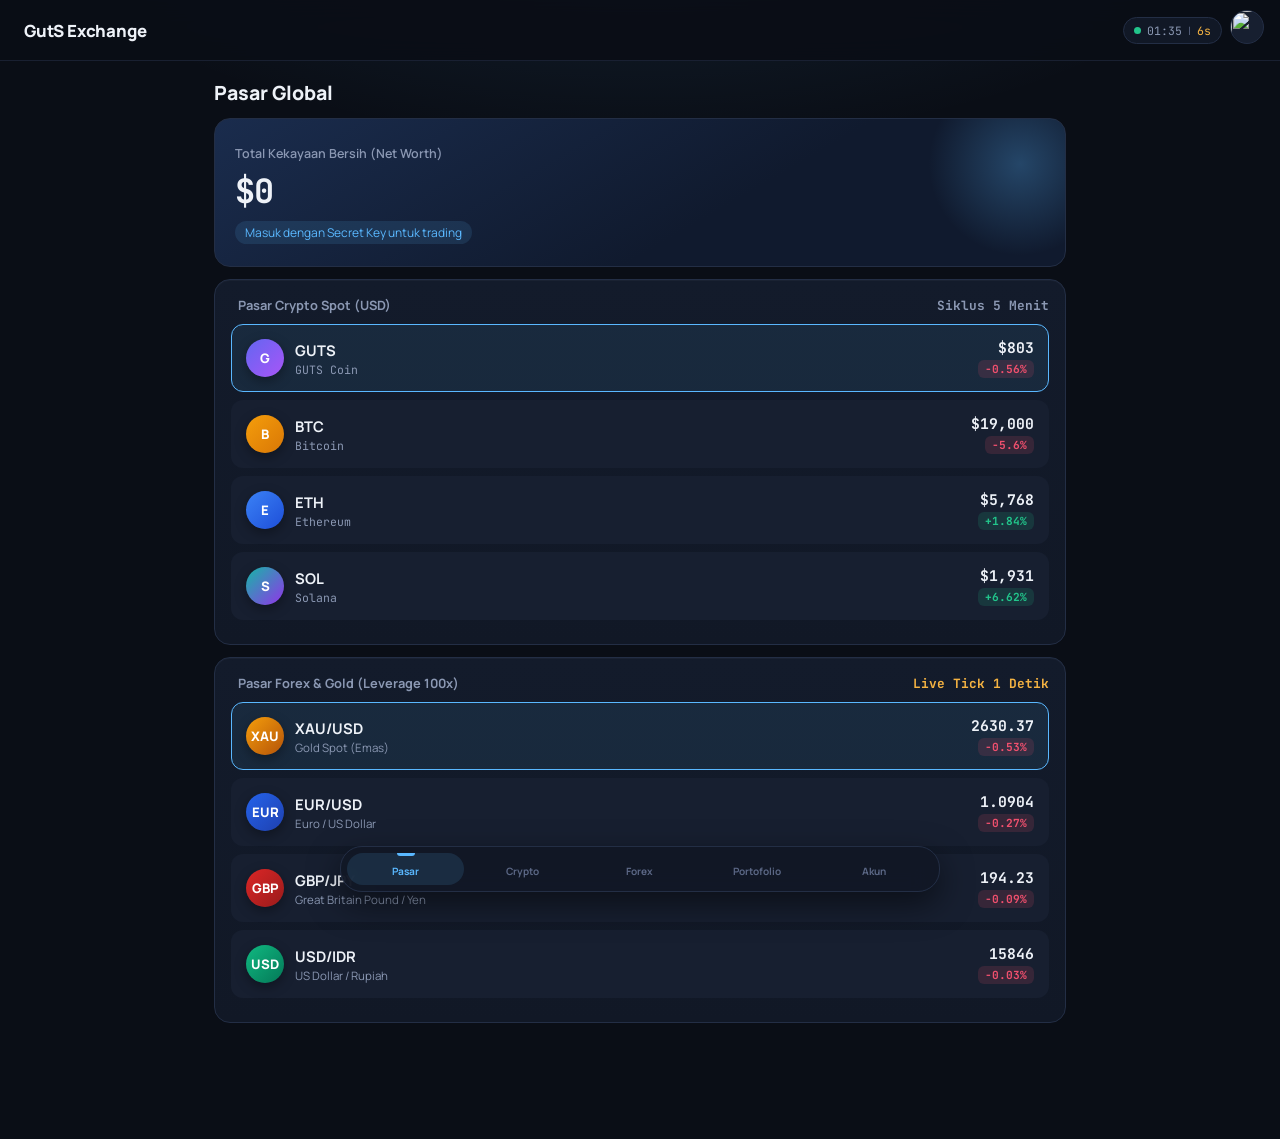
==== commit 60cf3b76: "Add files via upload" ====
--- a/index.html
+++ b/index.html
@@ -10,9 +10,9 @@
 <link href="https://fonts.googleapis.com/css2?family=Manrope:wght@400;500;600;700;800&family=JetBrains+Mono:wght@500;700&display=swap" rel="stylesheet">
 <script src="https://cdn.jsdelivr.net/npm/lucide@0.468.0/dist/umd/lucide.min.js"></script>
 <style>
-:root{--bg:#0a0e16;--panel:#111826;--card:#171f30;--line:#232e45;--tx:#eef2f8;--mut:#8b98b3;--dim:#5b6785;--up:#22c58b;--dn:#f0506e;--ac:#5ab8ff;--gold:#f5b342}
+:root{--bg:#0a0e16;--panel:#111826;--card:#171f30;--line:#232e45;--tx:#eef2f8;--mut:#8b98b3;--dim:#5b6785;--up:#22c58b;--dn:#f0506e;--ac:#5ab8ff;--gold:#f5b342;--purp:#a855f7}
 *{box-sizing:border-box;margin:0;padding:0;-webkit-tap-highlight-color:transparent}
-body{font-family:Manrope,sans-serif;background:var(--bg);color:var(--tx);min-height:100vh;padding-bottom:calc(76px + env(safe-area-inset-bottom))}
+body{font-family:Manrope,sans-serif;background:var(--bg);color:var(--tx);min-height:100vh;padding-bottom:calc(80px + env(safe-area-inset-bottom))}
 .mono{font-family:'JetBrains Mono',monospace}
 button{font:inherit;color:inherit;cursor:pointer;border:0;background:none}
 button:focus-visible,input:focus-visible{outline:2px solid var(--ac);outline-offset:2px}
@@ -20,15 +20,15 @@
 .top{position:sticky;top:0;z-index:20;display:flex;justify-content:space-between;align-items:center;padding:calc(10px + env(safe-area-inset-top)) 16px 10px;background:rgba(10,14,22,.92);backdrop-filter:blur(12px);border-bottom:1px solid var(--line)}
 .brand{display:flex;align-items:center;gap:8px;font-weight:800;font-size:1.05rem}
 .brand svg{color:var(--ac)}
-.tr{display:flex;align-items:center;gap:10px}
-.timer{display:flex;align-items:center;gap:6px;font-size:.75rem;color:var(--mut);background:var(--panel);border:1px solid var(--line);padding:5px 10px;border-radius:999px}
+.tr{display:flex;align-items:center;gap:8px}
+.timer{display:flex;align-items:center;gap:6px;font-size:.72rem;color:var(--mut);background:var(--panel);border:1px solid var(--line);padding:5px 10px;border-radius:999px}
 .dot{width:7px;height:7px;border-radius:50%;background:var(--up);animation:pl 1.6s infinite}
 @keyframes pl{50%{opacity:.35}}
 .av{width:34px;height:34px;border-radius:50%;object-fit:cover;border:1px solid var(--line);background:var(--card)}
-.wrap{max-width:760px;margin:0 auto;padding:14px 14px 0}
+.wrap{max-width:780px;margin:0 auto;padding:14px 14px 0}
 .page{display:none}
 .page.on{display:block}
-h2{font-size:1.25rem;font-weight:800;margin:4px 0 12px}
+h2{font-size:1.22rem;font-weight:800;margin:4px 0 12px;display:flex;align-items:center;justify-content:space-between}
 .box{background:var(--panel);border:1px solid var(--line);border-radius:14px;padding:14px;margin-bottom:12px}
 .ttl{display:flex;justify-content:space-between;align-items:center;font-size:.8rem;font-weight:700;color:var(--mut);margin-bottom:10px}
 .grid2{display:grid;grid-template-columns:1fr 1fr;gap:10px}
@@ -37,15 +37,16 @@
 .stat b{display:block;margin-top:5px;font-size:1.05rem}
 .hero{background:linear-gradient(160deg,#16233c,#0f1726);border:1px solid var(--line);border-radius:16px;padding:18px;margin-bottom:12px}
 .hero span{font-size:.78rem;color:var(--mut);font-weight:600}
-.hero b{display:block;font-size:1.9rem;margin:6px 0 2px;letter-spacing:-.5px}
+.hero b{display:block;font-size:1.85rem;margin:6px 0 2px;letter-spacing:-.5px}
 .hero em{font-style:normal;font-size:.75rem;color:var(--ac)}
 .ev-banner{display:none;align-items:center;justify-content:space-between;gap:10px;padding:11px 14px;border-radius:12px;margin-bottom:12px;font-size:.78rem;font-weight:700;background:rgba(240,80,110,.14);border:1px solid var(--dn);color:#ffb4c2}
 .ev-banner.bull{background:rgba(34,197,139,.14);border-color:var(--up);color:#9ef5d2}
 .coin{display:flex;justify-content:space-between;align-items:center;width:100%;padding:12px;border-radius:12px;background:var(--card);border:1px solid transparent;margin-bottom:8px;text-align:left}
 .coin.on{border-color:var(--ac)}
 .cl{display:flex;align-items:center;gap:11px}
-.ci{width:38px;height:38px;border-radius:50%;display:grid;place-items:center;font-weight:800;font-size:.9rem;color:#fff}
+.ci{width:38px;height:38px;border-radius:50%;display:grid;place-items:center;font-weight:800;font-size:.82rem;color:#fff}
 .c-guts{background:linear-gradient(135deg,#6366f1,#a855f7)}.c-btc{background:linear-gradient(135deg,#f59e0b,#d97706)}.c-eth{background:linear-gradient(135deg,#3b82f6,#1d4ed8)}.c-sol{background:linear-gradient(135deg,#14b8a6,#9333ea)}
+.c-xau{background:linear-gradient(135deg,#f59e0b,#b45309)}.c-eur{background:linear-gradient(135deg,#2563eb,#1e40af)}.c-gbp{background:linear-gradient(135deg,#dc2626,#991b1b)}.c-idr{background:linear-gradient(135deg,#10b981,#047857)}
 .cn{font-weight:700;font-size:.92rem}
 .cs{font-size:.72rem;color:var(--mut);margin-top:2px}
 .cr{text-align:right}
@@ -53,20 +54,20 @@
 .pc{display:inline-block;margin-top:3px;padding:2px 7px;border-radius:6px;font-size:.7rem;font-weight:700}
 .u{background:rgba(34,197,139,.14);color:var(--up)}.d{background:rgba(240,80,110,.14);color:var(--dn)}
 .chips{display:flex;gap:6px;overflow-x:auto;padding-bottom:4px;margin-bottom:10px}
-.chip{padding:7px 13px;border-radius:999px;background:var(--card);border:1px solid var(--line);font-size:.78rem;font-weight:700;color:var(--mut);white-space:nowrap;display:inline-flex;align-items:center;gap:6px}
+.chip{padding:7px 13px;border-radius:999px;background:var(--card);border:1px solid var(--line);font-size:.76rem;font-weight:700;color:var(--mut);white-space:nowrap;display:inline-flex;align-items:center;gap:6px}
 .chip.on{background:var(--ac);border-color:var(--ac);color:#06121f}
 .ph{display:flex;justify-content:space-between;align-items:flex-end;gap:10px;margin-bottom:10px}
 .ph h3{font-size:1.1rem;font-weight:800}
 .ph small{color:var(--mut);font-size:.72rem}
-.ph .big{font-size:1.5rem;font-weight:800;text-align:right}
+.ph .big{font-size:1.45rem;font-weight:800;text-align:right}
 .mets{display:grid;grid-template-columns:repeat(3,1fr);gap:8px;margin-bottom:10px}
 .mets div{font-size:.68rem;color:var(--mut);background:var(--card);border-radius:10px;padding:8px 10px}
 .mets b{display:block;color:var(--tx);font-size:.8rem;margin-top:2px}
-.cv{position:relative;height:290px;background:#0b1019;border:1px solid var(--line);border-radius:12px;overflow:hidden;touch-action:pan-y}
+.cv{position:relative;height:280px;background:#0b1019;border:1px solid var(--line);border-radius:12px;overflow:hidden;touch-action:pan-y}
 canvas{width:100%;height:100%;display:block}
-.hv{position:absolute;top:8px;left:10px;font-size:.68rem;color:var(--mut);background:rgba(10,14,22,.8);padding:4px 8px;border-radius:8px;pointer-events:none}
+.hv{position:absolute;top:8px;left:10px;font-size:.68rem;color:var(--mut);background:rgba(10,14,22,.82);padding:4px 8px;border-radius:8px;pointer-events:none}
 .seg{display:grid;grid-template-columns:1fr 1fr;gap:5px;background:var(--bg);padding:4px;border-radius:12px;margin-bottom:12px;border:1px solid var(--line)}
-.seg button{padding:10px;border-radius:9px;font-weight:800;font-size:.85rem;color:var(--mut)}
+.seg button{padding:10px;border-radius:9px;font-weight:800;font-size:.84rem;color:var(--mut)}
 .seg .buy.on{background:var(--up);color:#04160f}.seg .sell.on{background:var(--dn);color:#fff}
 .lb{display:flex;justify-content:space-between;font-size:.75rem;color:var(--mut);margin-bottom:6px}
 .inp{display:flex;align-items:center;background:var(--bg);border:1px solid var(--line);border-radius:11px;padding:0 12px;margin-bottom:12px}
@@ -75,17 +76,21 @@
 .inp select option{background:var(--panel);color:var(--tx)}
 .inp em{font-style:normal;font-size:.78rem;font-weight:700;color:var(--mut)}
 .pcts{display:grid;grid-template-columns:repeat(4,1fr);gap:6px;margin-bottom:12px}
-.pcts button{padding:8px;border-radius:8px;background:var(--card);border:1px solid var(--line);font:700 .75rem 'JetBrains Mono',monospace;color:var(--mut)}
+.pcts5{display:grid;grid-template-columns:repeat(5,1fr);gap:6px;margin-bottom:12px}
+.pcts button,.pcts5 button{padding:8px 4px;border-radius:8px;background:var(--card);border:1px solid var(--line);font:700 .74rem 'JetBrains Mono',monospace;color:var(--mut)}
+.pcts5 button.on{background:var(--gold);color:#1a1102;border-color:var(--gold)}
 .sum{background:var(--bg);border:1px solid var(--line);border-radius:11px;padding:11px 12px;font-size:.78rem;margin-bottom:12px;display:grid;gap:7px}
 .sum div{display:flex;justify-content:space-between;color:var(--mut)}
 .sum b{color:var(--tx)}
 .go{width:100%;padding:13px;border-radius:12px;font-weight:800;font-size:.9rem;display:flex;justify-content:center;align-items:center;gap:8px}
 .go.buy{background:var(--up);color:#04160f}.go.sell{background:var(--dn);color:#fff}.go.gold{background:var(--gold);color:#1a1002}
 .go:disabled{opacity:.5}
-.ob{display:grid;grid-template-columns:1fr 1fr;gap:10px;font-size:.74rem}
-.ob div div{display:flex;justify-content:space-between;padding:4px 7px;border-radius:5px;margin-bottom:3px}
-.bid div{color:var(--up);background:rgba(34,197,139,.07)}.ask div{color:var(--dn);background:rgba(240,80,110,.07)}
-.ob h4{font-size:.7rem;color:var(--dim);margin-bottom:5px}
+.pos-card{background:var(--card);border:1px solid var(--line);border-radius:12px;padding:12px;margin-bottom:9px}
+.pos-top{display:flex;justify-content:space-between;align-items:center;margin-bottom:8px}
+.badge-long{background:rgba(34,197,139,.16);color:var(--up);padding:3px 8px;border-radius:6px;font-size:.72rem;font-weight:800}
+.badge-short{background:rgba(240,80,110,.16);color:var(--dn);padding:3px 8px;border-radius:6px;font-size:.72rem;font-weight:800}
+.pos-grid{display:grid;grid-template-columns:repeat(3,1fr);gap:8px;font-size:.72rem;color:var(--mut);margin-bottom:10px}
+.pos-grid b{display:block;color:var(--tx);font-size:.82rem;margin-top:2px}
 .bar{height:8px;border-radius:999px;background:var(--card);display:flex;overflow:hidden;margin:6px 0 12px}
 .bar i{display:block;height:100%}
 .hr{display:flex;justify-content:space-between;align-items:center;padding:11px 0;border-bottom:1px solid var(--line)}
@@ -95,8 +100,7 @@
 .hl{display:flex;align-items:center;gap:11px}
 .hn{font-weight:700;font-size:.88rem}
 .hs{font-size:.7rem;color:var(--mut);margin-top:2px}
-.empty{text-align:center;color:var(--dim);padding:28px 10px;font-size:.85rem;display:grid;gap:8px;justify-items:center}
-.empty svg{width:28px;height:28px}
+.empty{text-align:center;color:var(--dim);padding:24px 10px;font-size:.82rem;display:grid;gap:8px;justify-items:center}
 .acc{display:flex;align-items:center;gap:14px;margin-bottom:14px}
 .acc img{width:56px;height:56px;border-radius:50%;object-fit:cover;border:2px solid var(--ac)}
 .acc b{font-size:1.05rem}
@@ -108,46 +112,103 @@
 .tbl th{text-align:left;color:var(--mut);font-size:.7rem;padding:6px 4px;border-bottom:1px solid var(--line)}
 .tbl td{padding:11px 4px;border-bottom:1px solid var(--line)}
 .tbl tr:last-child td{border:0}
-.nav{position:fixed;left:0;right:0;bottom:0;z-index:30;display:grid;grid-template-columns:repeat(5,1fr);background:rgba(17,24,38,.96);backdrop-filter:blur(14px);border-top:1px solid var(--line);padding:6px 6px calc(6px + env(safe-area-inset-bottom))}
+.nav{position:fixed;left:0;right:0;bottom:0;z-index:30;display:grid;grid-template-columns:repeat(5,1fr);background:rgba(17,24,38,.96);backdrop-filter:blur(14px);border-top:1px solid var(--line);padding:6px 4px calc(6px + env(safe-area-inset-bottom))}
 .nav.admin-mode{grid-template-columns:repeat(6,1fr)}
-.nav button{display:grid;justify-items:center;gap:3px;padding:7px 0;border-radius:12px;font-size:.65rem;font-weight:700;color:var(--dim)}
+.nav button{display:grid;justify-items:center;gap:3px;padding:7px 0;border-radius:12px;font-size:.63rem;font-weight:700;color:var(--dim)}
 .nav button svg{width:20px;height:20px}
 .nav button.on{color:var(--ac);background:rgba(90,184,255,.1)}
 .toast{position:fixed;left:50%;bottom:calc(90px + env(safe-area-inset-bottom));transform:translate(-50%,20px);opacity:0;pointer-events:none;background:var(--card);border:1px solid var(--ac);padding:11px 16px;border-radius:12px;font-size:.82rem;font-weight:700;display:flex;align-items:center;gap:8px;z-index:60;max-width:92vw;transition:.25s}
 .toast.show{opacity:1;transform:translate(-50%,0)}
 .toast.err{border-color:var(--dn)}.toast.ok{border-color:var(--up)}
-@media(min-width:900px){.wrap{max-width:860px}.cv{height:360px}}
+@media(min-width:900px){.wrap{max-width:880px}.cv{height:350px}}
+
+body{background:radial-gradient(900px 380px at 50% -120px,rgba(90,184,255,.13),transparent 70%),var(--bg);background-attachment:fixed;padding-bottom:calc(104px + env(safe-area-inset-bottom))}
+.mono{font-variant-numeric:tabular-nums}
+.top{border-bottom-color:rgba(35,46,69,.6)}
+.brand{letter-spacing:-.2px}
+.page.on{animation:pin .22s ease-out}
+@keyframes pin{from{opacity:0;transform:translateY(6px)}to{opacity:1;transform:none}}
+h2,.ttl>span{gap:7px}
+.ttl>span{display:inline-flex;align-items:center}
+h2 svg,.ttl svg{color:var(--ac)}
+.box{background:linear-gradient(180deg,#131b2b,var(--panel));border-radius:16px;padding:16px;box-shadow:0 1px 0 rgba(255,255,255,.03) inset}
+.hero{position:relative;overflow:hidden;padding:22px 20px;background:linear-gradient(150deg,#1a2c4d 0%,#101a2e 60%)}
+.hero::after{content:"";position:absolute;right:-50px;top:-50px;width:190px;height:190px;border-radius:50%;background:radial-gradient(circle,rgba(90,184,255,.28),transparent 68%);pointer-events:none}
+.hero b{font-size:2.1rem;letter-spacing:-1px}
+.hero em{display:inline-block;margin-top:6px;padding:3px 10px;border-radius:999px;background:rgba(90,184,255,.12)}
+.stat{border-radius:16px;padding:14px}
+.stat b{font-size:1.15rem}
+.coin{padding:13px 14px;transition:transform .12s,border-color .15s,background .15s}
+.coin:hover{background:#1c2640}
+.coin:active,.chip:active,.go:active,.pcts button:active,.pcts5 button:active{transform:scale(.97)}
+.coin.on{background:rgba(90,184,255,.09)}
+.ci{box-shadow:0 4px 12px rgba(0,0,0,.35)}
+.chips{scrollbar-width:none}
+.chips::-webkit-scrollbar{display:none}
+.chip{padding:8px 14px;transition:.15s}
+.chip:hover{border-color:var(--ac);color:var(--tx)}
+.chip.on:hover{color:#06121f}
+.cv{border-radius:14px;background:linear-gradient(180deg,#0d1422,#080c14)}
+.mets div{background:#0f1626;border:1px solid var(--line)}
+.seg{padding:5px;border-radius:14px}
+.seg button{transition:.15s}
+.inp{border-radius:12px;background:#0b111c;transition:.15s}
+.inp:focus-within{box-shadow:0 0 0 3px rgba(90,184,255,.16)}
+.go{min-height:50px;font-size:.95rem;border-radius:14px;transition:transform .12s,filter .15s}
+.go:hover:not(:disabled){filter:brightness(1.08)}
+.go.buy{box-shadow:0 6px 18px rgba(34,197,139,.25)}
+.go.sell{box-shadow:0 6px 18px rgba(240,80,110,.25)}
+.pos-card{border-radius:14px;padding:14px;background:#141c2d}
+.ev-banner svg{flex:none}
+.tbl tr:hover td{background:rgba(255,255,255,.02)}
+.nav{left:10px;right:10px;bottom:calc(8px + env(safe-area-inset-bottom));border:1px solid var(--line);border-radius:22px;padding:6px;background:rgba(17,24,38,.94);box-shadow:0 12px 32px rgba(0,0,0,.5)}
+.nav button{position:relative;padding:8px 0 7px;border-radius:16px;transition:.18s}
+.nav button.on{background:rgba(90,184,255,.13)}
+.nav button.on::before{content:"";position:absolute;top:0;left:50%;width:18px;height:3px;margin-left:-9px;border-radius:0 0 4px 4px;background:var(--ac)}
+.toast{bottom:calc(96px + env(safe-area-inset-bottom));border-radius:14px;box-shadow:0 10px 30px rgba(0,0,0,.5)}
+@media(min-width:900px){.nav{max-width:600px;margin:0 auto}}
+@media(prefers-reduced-motion:reduce){*{animation:none!important;transition:none!important}}
 </style>
 </head>
 <body>
 <header class="top">
   <div class="brand"><i data-lucide="candlestick-chart"></i>GutS Exchange</div>
   <div class="tr">
-    <div class="timer"><span class="dot"></span><span class="mono" id="cd">00:00</span></div>
+    <div class="timer" title="Siklus Candle Crypto (5m) & Forex (15s Live)">
+      <span class="dot"></span>
+      <span class="mono" id="cd">00:00</span>
+      <span style="color:var(--dim)">|</span>
+      <span class="mono" id="fxCd" style="color:var(--gold)">15s</span>
+    </div>
     <button onclick="go('account')" aria-label="Akun"><img class="av" id="avTop" src="https://telegra.ph/file/24fa902ead26340f3df2c.png" alt=""></button>
   </div>
 </header>
 
 <div class="wrap">
   <div class="ev-banner" id="evBanner">
-    <span id="evBannerTxt">🚨 MARKET CRASH SEDANG BERLANGSUNG!</span>
+    <span id="evBannerTxt"><i data-lucide="siren"></i>MARKET VOLATILITY ALERT!</span>
     <span class="mono" id="evBannerTime">LIVE</span>
   </div>
 
-  <section class="page on" id="p-market">
-    <h2>Pasar</h2>
+    <section class="page on" id="p-market">
+    <h2>Pasar Global</h2>
     <div class="hero">
-      <span>Total kekayaan</span>
+      <span>Total Kekayaan Bersih (Net Worth)</span>
       <b class="mono" id="heroNet">$0</b>
-      <em id="heroSub">Masuk untuk melihat saldo</em>
+      <em id="heroSub">Masuk untuk melihat saldo & posisi</em>
     </div>
     <div class="box">
-      <div class="ttl"><span>Pasar spot USD</span><span class="mono">Update 5 menit</span></div>
+      <div class="ttl"><span><i data-lucide="coins"></i>Pasar Crypto Spot (USD)</span><span class="mono">Siklus 5 Menit</span></div>
       <div id="mList"></div>
     </div>
+    <div class="box">
+      <div class="ttl"><span><i data-lucide="arrow-left-right"></i>Pasar Forex & Gold (Leverage 100x)</span><span class="mono" style="color:var(--gold)">Live Tick 1 Detik</span></div>
+      <div id="fxMarketList"></div>
+    </div>
   </section>
 
-  <section class="page" id="p-trade">
+    <section class="page" id="p-trade">
+    <h2>Trading Crypto Spot</h2>
     <div class="chips" id="tChips"></div>
     <div class="box">
       <div class="ph">
@@ -170,7 +231,7 @@
     </div>
 
     <div class="box">
-      <div class="ttl"><span>Order pasar</span><span class="mono" id="tBadge">GUTS</span></div>
+      <div class="ttl"><span>Order Spot Instan</span><span class="mono" id="tBadge">GUTS</span></div>
       <div class="seg">
         <button class="buy on" id="sBuy" onclick="side('buy')">Beli</button>
         <button class="sell" id="sSell" onclick="side('sell')">Jual</button>
@@ -189,50 +250,106 @@
       </div>
       <button class="go buy" id="goBtn" onclick="trade()"><i data-lucide="zap"></i><span id="goTxt">Beli GUTS</span></button>
     </div>
+  </section>
+
+    <section class="page" id="p-forex">
+    <h2><i data-lucide="arrow-left-right"></i>Forex & Gold Margin <span class="mono" style="font-size:.75rem;color:var(--gold)" id="fxTimerBadge">Live Tick 1s</span></h2>
+    <div class="chips" id="fxChips"></div>
 
     <div class="box">
-      <div class="ttl"><span>Order book</span><span class="mono">Simulasi</span></div>
-      <div class="ob mono">
-        <div class="bid"><h4>Bid</h4><div id="obB" style="display:block;padding:0;background:none"></div></div>
-        <div class="ask"><h4>Ask</h4><div id="obA" style="display:block;padding:0;background:none"></div></div>
-      </div>
+      <div class="ph">
+        <div><h3 id="fxPairTitle">XAU/USD</h3><small id="fxPairSub">Gold Spot (Emas Dunia)</small></div>
+        <div><div class="big mono" id="fxPairPrice">2610.00</div><span class="pc u mono" id="fxPairChg">+0.00%</span></div>
+      </div>
+      <div class="mets mono">
+        <div>High (15m)<b id="fxHi">0</b></div>
+        <div>Low (15m)<b id="fxLo">0</b></div>
+        <div>Max Leverage<b style="color:var(--gold)">100x</b></div>
+      </div>
+      <div class="cv"><div class="hv mono" id="fxHv">Grafik Live 1-Detik (Sentuh untuk OHLC)</div><canvas id="fxCv"></canvas></div>
+    </div>
+
+        <div class="box">
+      <div class="ttl"><span><i data-lucide="zap"></i>Buka Kontrak Posisi (Margin)</span><span class="mono" id="fxFormBadge" style="color:var(--gold)">XAU/USD 25x</span></div>
+      <div class="seg">
+        <button class="buy on" id="fxBtnLong" onclick="setFxSide('LONG')"><i data-lucide="trending-up"></i>LONG (BUY / NAIK)</button>
+        <button class="sell" id="fxBtnShort" onclick="setFxSide('SHORT')"><i data-lucide="trending-down"></i>SHORT (SELL / TURUN)</button>
+      </div>
+
+      <div class="lb"><span>Pilih Leverage (Daya Ungkit)</span><b class="mono" id="fxLevLabel" style="color:var(--gold)">25x (MC -3.8%)</b></div>
+      <div class="pcts5">
+        <button onclick="setFxLev(5)" id="lev5">5x</button>
+        <button onclick="setFxLev(10)" id="lev10">10x</button>
+        <button onclick="setFxLev(25)" id="lev25" class="on">25x</button>
+        <button onclick="setFxLev(50)" id="lev50">50x</button>
+        <button onclick="setFxLev(100)" id="lev100">100x</button>
+      </div>
+
+      <div class="lb"><span>Margin Modal ($)</span><span class="mono" id="fxCashAvail">Saldo: $0</span></div>
+      <div class="inp"><input id="fxMarginInp" type="number" min="10000" step="10000" placeholder="100000" oninput="updateFxSummary()"><em>USD</em></div>
+      <div class="pcts">
+        <button onclick="fillFxMargin(.1)">10%</button>
+        <button onclick="fillFxMargin(.25)">25%</button>
+        <button onclick="fillFxMargin(.5)">50%</button>
+        <button onclick="fillFxMargin(1)">MAX</button>
+      </div>
+
+      <div class="grid2">
+        <div>
+          <div class="lb"><span>Take Profit (Opsional)</span></div>
+          <div class="inp"><input id="fxTpInp" type="number" step="any" placeholder="Auto Close Profit"></div>
+        </div>
+        <div>
+          <div class="lb"><span>Stop Loss (Opsional)</span></div>
+          <div class="inp"><input id="fxSlInp" type="number" step="any" placeholder="Auto Cut Loss"></div>
+        </div>
+      </div>
+
+      <div class="sum mono">
+        <div><span>Harga Entry Saat Ini</span><b id="fxSumEntry">0</b></div>
+        <div><span>Ukuran Kontrak (Modal × Lev)</span><b id="fxSumSize" style="color:var(--ac)">$0</b></div>
+        <div><span><i data-lucide="skull"></i>Estimasi Harga Margin Call (MC)</span><b id="fxSumLiq" style="color:var(--dn)">0</b></div>
+      </div>
+
+      <button class="go buy" id="fxSubmitBtn" onclick="openForexPosition()">
+        <i data-lucide="zap"></i><span id="fxSubmitTxt">OPEN LONG XAU/USD (25x)</span>
+      </button>
+    </div>
+
+        <div class="box">
+      <div class="ttl">
+        <span><i data-lucide="folder-open"></i>Posisi Forex Terbuka (<span id="fxPosCount">0</span>/5)</span>
+        <button class="chip" onclick="closeAllForexPositions()" id="btnCloseAllFx" style="display:none;color:var(--dn)">Tutup Semua</button>
+      </div>
+      <div id="fxPositionsList"></div>
     </div>
   </section>
 
-  <section class="page" id="p-portfolio">
-    <h2>Portofolio</h2>
+    <section class="page" id="p-portfolio">
+    <h2>Portofolio Sultan</h2>
     <div class="hero">
-      <span>Nilai bersih</span>
+      <span>Nilai Bersih Total (Cash + Crypto + Equity Forex)</span>
       <b class="mono" id="pfNet">$0</b>
       <em id="pfCnt">0 aset aktif</em>
     </div>
     <div class="grid2" style="margin-bottom:12px">
-      <div class="stat"><span><i data-lucide="wallet"></i>Saldo cash</span><b class="mono" id="pfCash">$0</b></div>
-      <div class="stat"><span><i data-lucide="coins"></i>Nilai crypto</span><b class="mono" id="pfCrypto">$0</b></div>
+      <div class="stat"><span><i data-lucide="wallet"></i>Saldo Cash</span><b class="mono" id="pfCash">$0</b></div>
+      <div class="stat"><span><i data-lucide="coins"></i>Crypto + Forex Equity</span><b class="mono" id="pfCrypto">$0</b></div>
     </div>
     <div class="box">
-      <div class="ttl"><span>Alokasi</span></div>
-      <div class="bar" id="pfBar"></div>
-      <div id="pfLeg" style="display:flex;gap:12px;flex-wrap:wrap;font-size:.72rem;color:var(--mut)"></div>
-    </div>
-    <div class="box">
-      <div class="ttl"><span>Aset kamu</span><button class="chip" onclick="refresh(true)"><i data-lucide="refresh-cw"></i>Sinkronkan</button></div>
+      <div class="ttl"><span>Aset Crypto Kamu</span><button class="chip" onclick="refresh(true)"><i data-lucide="refresh-cw"></i>Sinkronkan</button></div>
       <div style="overflow-x:auto">
         <table class="tbl mono"><thead><tr><th>Aset</th><th>Saldo</th><th>Nilai</th><th></th></tr></thead><tbody id="pfBody"></tbody></table>
       </div>
     </div>
+    <div class="box">
+      <div class="ttl"><span>Riwayat Transaksi Sesi Ini</span><button class="chip" onclick="clearHist()"><i data-lucide="trash-2"></i>Hapus</button></div>
+      <div id="hList"></div>
+    </div>
   </section>
 
-  <section class="page" id="p-history">
-    <h2>Riwayat</h2>
-    <div class="box">
-      <div class="ttl"><span>Transaksi akun ini</span><button class="chip" onclick="clearHist()"><i data-lucide="trash-2"></i>Hapus</button></div>
-      <div id="hList"></div>
-    </div>
-  </section>
-
-  <section class="page" id="p-account">
-    <h2>Akun</h2>
+    <section class="page" id="p-account">
+    <h2>Akun Wallet</h2>
     <div class="box">
       <div class="acc">
         <img id="avBig" src="https://telegra.ph/file/24fa902ead26340f3df2c.png" alt="">
@@ -240,89 +357,73 @@
       </div>
       <div class="lb"><span>Secret Key dari bot WhatsApp</span></div>
       <div class="inp"><i data-lucide="key-round" style="color:var(--dim);margin-right:8px"></i><input class="mono" id="iKey" placeholder="GUTS-XXXX-XXXX" autocomplete="off" autocapitalize="characters" style="text-transform:uppercase"></div>
-      <p style="font-size:.76rem;color:var(--mut);line-height:1.5;margin-bottom:14px">Kirim perintah <code>.secretkey</code> ke chat pribadi bot GutS | MD untuk mendapatkan kode.</p>
+      <p style="font-size:.76rem;color:var(--mut);line-height:1.5;margin-bottom:14px">Kirim perintah <code>.secretkey</code> ke chat pribadi (DM) bot GutS | MD untuk mendapatkan kode.</p>
       <div class="row">
-        <button class="go buy" id="loginBtn" onclick="login()"><i data-lucide="log-in"></i>Hubungkan wallet</button>
+        <button class="go buy" id="loginBtn" onclick="login()"><i data-lucide="log-in"></i>Hubungkan Wallet</button>
         <button class="go ghost" id="outBtn" onclick="logout()" style="display:none"><i data-lucide="log-out"></i>Keluar</button>
       </div>
     </div>
-    <div class="box">
-      <div class="ttl"><span>Status</span></div>
-      <div class="sum mono">
-        <div><span>Koneksi</span><b id="aStat" style="color:var(--gold)">Tamu</b></div>
-        <div><span>Sinkron terakhir</span><b id="aSync">-</b></div>
-      </div>
-    </div>
   </section>
 
-  <!-- HALAMAN KHUSUS OWNER: BANDAR MARKET MANIPULATOR -->
-  <section class="page" id="p-admin">
-    <h2>👑 Ruang Kendali Bandar (God Mode)</h2>
+    <section class="page" id="p-admin">
+    <h2><i data-lucide="crown"></i>Ruang Kendali Bandar (God Mode)</h2>
     <div class="hero" style="background:linear-gradient(160deg,#3b1222,#111826);border-color:var(--dn)">
       <span>Status Manipulasi Pasar</span>
-      <b class="mono" id="admEventTitle" style="font-size:1.35rem">NORMAL MARKET (1.00x)</b>
-      <em id="admEventExp" style="color:var(--gold)">Harga bergerak organik + Random Crash alami</em>
+      <b class="mono" id="admEventTitle" style="font-size:1.3rem">NORMAL MARKET</b>
+      <em id="admEventExp" style="color:var(--gold)">Harga bergerak organik</em>
     </div>
 
     <div class="box">
-      <div class="ttl"><span>⚡ Preset Skenario Instan (1-Klik)</span><span>Auto-Sync WA & Web</span></div>
+      <div class="ttl"><span><i data-lucide="skull"></i>Preset Likuidasi & Skenario Instan (1-Klik)</span></div>
       <div class="grid2" style="margin-bottom:8px">
-        <button class="go sell" onclick="applyPreset('BLACK SWAN CRASH (-70%)',{guts:.3,btc:.3,eth:.3,sol:.3})"><i data-lucide="trending-down"></i>Crash Semua -70%</button>
-        <button class="go buy" onclick="applyPreset('MEGA BULL RUN (+150%)',{guts:2.5,btc:2.5,eth:2.5,sol:2.5})"><i data-lucide="trending-up"></i>Pump Semua +150%</button>
+        <button class="go sell" onclick="applyPreset('BLACK SWAN CRASH (-70%)',{guts:.3,btc:.3,eth:.3,sol:.3},{xau:-4,eur:-2,gbp:-4,idr:3})"><i data-lucide="trending-down"></i>Crash Crypto & Long FX</button>
+        <button class="go buy" onclick="applyPreset('MEGA BULL RUN (+150%)',{guts:2.5,btc:2.5,eth:2.5,sol:2.5},{xau:4,eur:2,gbp:4,idr:-2})"><i data-lucide="trending-up"></i>Pump Crypto & Short FX</button>
       </div>
       <div class="grid2">
-        <button class="go gold" onclick="applyPreset('RUGPULL GUTS & BTC (-88%)',{guts:.12,btc:.12,eth:1,sol:1})"><i data-lucide="flame"></i>Rugpull GUTS & BTC</button>
-        <button class="go ghost" onclick="applyPreset('',{guts:1,btc:1,eth:1,sol:1},true)"><i data-lucide="rotate-ccw"></i>Reset Pasar Normal</button>
+        <button class="go gold" onclick="applyPreset('THE FED RATE HIKE (GOLD DUMP -5%)',{guts:1,btc:1,eth:1,sol:1},{xau:-5,eur:-3,gbp:-5,idr:4})"><i data-lucide="zap"></i>Bantai Long Forex (-5%)</button>
+        <button class="go ghost" onclick="applyPreset('',{guts:1,btc:1,eth:1,sol:1},{xau:0,eur:0,gbp:0,idr:0},true)"><i data-lucide="rotate-ccw"></i>Reset Semua Normal</button>
       </div>
     </div>
 
     <div class="box">
-      <div class="ttl"><span>🎚️ Atur Multiplier Harga Per Koin</span><span class="mono">0.05x s/d 10x</span></div>
+      <div class="ttl"><span><i data-lucide="coins"></i>Multiplier Crypto Spot</span><span class="mono">Default: 1x</span></div>
       <div class="grid2">
-        <div>
-          <div class="lb"><span>GUTS Multiplier</span><b class="mono" id="lblMguts">1.00x</b></div>
-          <div class="inp"><input type="number" step="0.05" min="0.05" max="20" id="mGuts" value="1" oninput="$('lblMguts').textContent=this.value+'x'"><em>x</em></div>
-        </div>
-        <div>
-          <div class="lb"><span>BTC Multiplier</span><b class="mono" id="lblMbtc">1.00x</b></div>
-          <div class="inp"><input type="number" step="0.05" min="0.05" max="20" id="mBtc" value="1" oninput="$('lblMbtc').textContent=this.value+'x'"><em>x</em></div>
-        </div>
-        <div>
-          <div class="lb"><span>ETH Multiplier</span><b class="mono" id="lblMeth">1.00x</b></div>
-          <div class="inp"><input type="number" step="0.05" min="0.05" max="20" id="mEth" value="1" oninput="$('lblMeth').textContent=this.value+'x'"><em>x</em></div>
-        </div>
-        <div>
-          <div class="lb"><span>SOL Multiplier</span><b class="mono" id="lblMsol">1.00x</b></div>
-          <div class="inp"><input type="number" step="0.05" min="0.05" max="20" id="mSol" value="1" oninput="$('lblMsol').textContent=this.value+'x'"><em>x</em></div>
-        </div>
+        <div><div class="lb"><span>GUTS</span><b class="mono" id="lblMguts">1x</b></div><div class="inp"><input type="number" step="0.05" id="mGuts" value="1" oninput="$('lblMguts').textContent=this.value+'x'"><em>x</em></div></div>
+        <div><div class="lb"><span>BTC</span><b class="mono" id="lblMbtc">1x</b></div><div class="inp"><input type="number" step="0.05" id="mBtc" value="1" oninput="$('lblMbtc').textContent=this.value+'x'"><em>x</em></div></div>
+        <div><div class="lb"><span>ETH</span><b class="mono" id="lblMeth">1x</b></div><div class="inp"><input type="number" step="0.05" id="mEth" value="1" oninput="$('lblMeth').textContent=this.value+'x'"><em>x</em></div></div>
+        <div><div class="lb"><span>SOL</span><b class="mono" id="lblMsol">1x</b></div><div class="inp"><input type="number" step="0.05" id="mSol" value="1" oninput="$('lblMsol').textContent=this.value+'x'"><em>x</em></div></div>
+      </div>
+
+      <div class="ttl" style="margin-top:8px"><span><i data-lucide="arrow-left-right"></i>Geseran Harga Forex (%)</span><span class="mono">Geser ±2% = 50x MC!</span></div>
+      <div class="grid2">
+        <div><div class="lb"><span>XAU/USD (Gold)</span><b class="mono" id="lblFxXau">0%</b></div><div class="inp"><input type="number" step="0.5" id="fxS_xau" value="0" oninput="$('lblFxXau').textContent=this.value+'%'"><em>%</em></div></div>
+        <div><div class="lb"><span>EUR/USD</span><b class="mono" id="lblFxEur">0%</b></div><div class="inp"><input type="number" step="0.5" id="fxS_eur" value="0" oninput="$('lblFxEur').textContent=this.value+'%'"><em>%</em></div></div>
+        <div><div class="lb"><span>GBP/JPY</span><b class="mono" id="lblFxGbp">0%</b></div><div class="inp"><input type="number" step="0.5" id="fxS_gbp" value="0" oninput="$('lblFxGbp').textContent=this.value+'%'"><em>%</em></div></div>
+        <div><div class="lb"><span>USD/IDR</span><b class="mono" id="lblFxIdr">0%</b></div><div class="inp"><input type="number" step="0.5" id="fxS_idr" value="0" oninput="$('lblFxIdr').textContent=this.value+'%'"><em>%</em></div></div>
       </div>
 
       <div class="lb"><span>Judul Headline Event</span></div>
-      <div class="inp"><input type="text" id="admTitle" placeholder="Contoh: WHALE DUMP! BTC ANJLOK PARAH!"></div>
-
-      <div class="lb"><span>Pesan Tambahan Broadcast ke Grup WA (Opsional)</span></div>
-      <div class="inp"><input type="text" id="admMsg" placeholder="Contoh: Buruan serok bawah atau cutloss sekarang!"></div>
-
-      <div class="lb"><span>Durasi Manipulasi Pasar</span></div>
+      <div class="inp"><input type="text" id="admTitle" placeholder="Contoh: DATA NFP RILIS! GOLD LONCAT TAJAM!"></div>
+      <div class="lb"><span>Pesan Broadcast ke Grup WA</span></div>
+      <div class="inp"><input type="text" id="admMsg" placeholder="Contoh: Yang pasang 100x siap-siap Margin Call!"></div>
+      <div class="lb"><span>Durasi Aktif</span></div>
       <div class="inp">
         <select id="admDur">
           <option value="900000">15 Menit</option>
           <option value="1800000">30 Menit</option>
           <option value="3600000" selected>1 Jam</option>
-          <option value="10800000">3 Jam</option>
           <option value="0">Permanen (Sampai Direset)</option>
         </select>
       </div>
 
       <div class="row">
-        <button class="go buy" onclick="saveMarketControl(false)"><i data-lucide="save"></i>Terapkan Diam-Diam</button>
+        <button class="go buy" onclick="saveMarketControl(false)"><i data-lucide="save"></i>Terapkan Senyap</button>
         <button class="go sell" onclick="saveMarketControl(true)"><i data-lucide="megaphone"></i>Terapkan + Broadcast WA</button>
       </div>
     </div>
 
     <div class="box">
-      <div class="ttl"><span>🏦 Sidak Pajak Kekayaan Sultan (Wealth Tax Raid)</span></div>
-      <p style="font-size:.76rem;color:var(--mut);line-height:1.5;margin-bottom:12px">Potong langsung uang cash & aset crypto milik seluruh Sultan (Kekayaan &gt; $100 Juta) di <code>rpg.json</code> dan umumkan ke grup!</p>
+      <div class="ttl"><span><i data-lucide="landmark"></i>Sidak Pajak Kekayaan Sultan (Wealth Tax Raid)</span></div>
       <div class="lb"><span>Persentase Pemotongan Pajak (1% - 40%)</span></div>
       <div class="inp"><input type="number" id="admTaxRate" min="1" max="40" value="10"><em>%</em></div>
       <button class="go gold" onclick="triggerTaxRaid()"><i data-lucide="landmark"></i>Eksekusi Sidak Pajak Sekarang</button>
@@ -332,11 +433,11 @@
 
 <nav class="nav" id="bottomNav">
   <button data-p="market" class="on"><i data-lucide="layout-list"></i>Pasar</button>
-  <button data-p="trade"><i data-lucide="line-chart"></i>Grafik</button>
+  <button data-p="trade"><i data-lucide="coins"></i>Crypto</button>
+  <button data-p="forex"><i data-lucide="flame"></i>Forex</button>
   <button data-p="portfolio"><i data-lucide="pie-chart"></i>Portofolio</button>
-  <button data-p="history"><i data-lucide="history"></i>Riwayat</button>
   <button data-p="account"><i data-lucide="user-round"></i>Akun</button>
-  <button data-p="admin" id="navAdminBtn" style="display:none;color:var(--gold)"><i data-lucide="crown"></i></button>
+  <button data-p="admin" id="navAdminBtn" style="display:none;color:var(--gold)"><i data-lucide="crown"></i>Bandar</button>
 </nav>
 <div class="toast" id="toast"></div>
 
@@ -344,25 +445,34 @@
 const DB="https://chess-bc7fa-default-rtdb.asia-southeast1.firebasedatabase.app";
 const SLOT=300000;
 const OWNER_NUMS=['6287841489287','6287851101531'];
+
 const META={
   guts:{symbol:'GUTS',name:'GUTS Coin',seed:1,base:200,range:1300,vol:35,cls:'c-guts'},
   btc:{symbol:'BTC',name:'Bitcoin',seed:2,base:15000,range:20000,vol:20,cls:'c-btc'},
   eth:{symbol:'ETH',name:'Ethereum',seed:3,base:3000,range:5000,vol:25,cls:'c-eth'},
   sol:{symbol:'SOL',name:'Solana',seed:4,base:600,range:1900,vol:30,cls:'c-sol'}
 };
-const COLORS={guts:'#a06cf0',btc:'#f5a623',eth:'#4a86f0',sol:'#20c4b0'};
+
+const FX_META={
+  xau:{pair:'XAU/USD',name:'Gold Spot (Emas)',seed:11,base:2610,range:95,dec:2,cls:'c-xau'},
+  eur:{pair:'EUR/USD',name:'Euro / US Dollar',seed:22,base:1.0820,range:0.0280,dec:4,cls:'c-eur'},
+  gbp:{pair:'GBP/JPY',name:'Great Britain Pound / Yen',seed:33,base:191.20,range:6.40,dec:2,cls:'c-gbp'},
+  idr:{pair:'USD/IDR',name:'US Dollar / Rupiah',seed:44,base:15750,range:480,dec:0,cls:'c-idr'}
+};
+
 const $=id=>document.getElementById(id);
 const fmt=n=>'$'+Math.round(n).toLocaleString('en-US');
 const qty=n=>Number(n).toLocaleString('en-US',{maximumFractionDigits:4});
 
 let coin='guts',tside='buy',ctype='candle',range=36,user=null,mk={},candles=[],hover=null,page='market',hist=[];
-let mCtrl={mult:{guts:1,btc:1,eth:1,sol:1},eventName:'',expiresAt:0};
+let fxPair='xau',fxSide='LONG',fxLev=25,fxMk={},fxCandles=[],fxHover=null;
+let mCtrl={mult:{guts:1,btc:1,eth:1,sol:1},fxShift:{xau:0,eur:0,gbp:0,idr:0},eventName:'',expiresAt:0};
 
 function seedRand(slot,seed){const x=Math.sin(slot*999+seed*77)*10000;return x-Math.floor(x)}
 function naturalEventMult(slot,seed){
   const r=seedRand(slot+33,seed*19);
-  if(r<0.045)return 0.38; // 4.5% peluang Natural Flash Crash (-62%)
-  if(r>0.975)return 1.65; // 2.5% peluang Natural Whale Pump (+65%)
+  if(r<0.045)return 0.38;
+  if(r>0.975)return 1.65;
   return 1.0;
 }
 function isCtrlActive(){
@@ -377,7 +487,7 @@
   const price=Math.max(1,Math.floor(raw*tot));
   let chg=(p-.48)*m.vol;
   if(tot!==1)chg+=(tot-1)*100;
-  return{price,change:parseFloat(chg.toFixed(2)),tot};
+  return{price,change:parseFloat(chg.toFixed(2))};
 }
 function markets(){
   const cur=Math.floor(Date.now()/SLOT);
@@ -390,15 +500,86 @@
 function buildCandles(){
   const cur=Math.floor(Date.now()/SLOT),m=META[coin],list=[];
   for(let i=range-1;i>=0;i--){
-    const s=cur-i;
-    const o=priceAt(coin,s-1,i===0).price;
-    const c=priceAt(coin,s,i===0).price;
+    const s=cur-i,o=priceAt(coin,s-1,i===0).price,c=priceAt(coin,s,i===0).price;
     const sp=Math.max(15,Math.floor(m.range*.06));
     const hi=Math.max(o,c)+Math.floor(seedRand(s+7,m.seed*3)*sp);
     const lo=Math.max(1,Math.min(o,c)-Math.floor(seedRand(s+13,m.seed*5)*sp));
     list.push({t:new Date(s*SLOT).toLocaleTimeString('id-ID',{hour:'2-digit',minute:'2-digit'}),open:o,high:hi,low:lo,close:c});
   }
   candles=list;
+}
+
+function fxWaveAtSec(sec,seed){
+  const trend=Math.sin(sec/300+seed*1.7)*0.38;
+  const swing=Math.sin(sec/45+seed*3.1)*0.25;
+  const spike=Math.pow(Math.sin(sec/18+seed*5.3),3)*0.22;
+  const tick=Math.sin(sec/2+seed*11.7)*0.08;
+  const rawNoise=Math.sin(sec*12.9898+seed*78.233)*43758.5453;
+  const jitter=((rawNoise-Math.floor(rawNoise))-0.5)*0.07;
+  return(trend+swing+spike+tick+jitter+1)/2;
+}
+
+function fxPriceAtSec(k,sec,applyAdmin=false){
+  const m=FX_META[k];
+  const shift=(applyAdmin&&isCtrlActive())?(Number(mCtrl.fxShift?.[k])||0):0;
+  const w=fxWaveAtSec(sec,m.seed);
+  let raw=(m.base+w*m.range)*(1+(shift/100));
+  raw=Math.max(m.base*0.2,raw);
+  return Number(raw.toFixed(m.dec));
+}
+
+function computeForexMarkets(){
+  const nowSec=Math.floor(Date.now()/1000);
+  for(const k in FX_META){
+    const m=FX_META[k];
+    const curP=fxPriceAtSec(k,nowSec,true);
+    const refP=fxPriceAtSec(k,nowSec-300,false);
+    const chg=(((curP-refP)/refP)*100).toFixed(2);
+    let hi=curP,lo=curP;
+    for(let i=1;i<=60;i++){
+      const p=fxPriceAtSec(k,nowSec-i*15,false);
+      if(p>hi)hi=p;if(p<lo)lo=p;
+    }
+    fxMk[k]={...m,price:curP,change:parseFloat(chg),high:hi,low:lo};
+  }
+}
+
+function buildFxCandles(){
+  const CANDLE_SEC=15;
+  const nowSec=Math.floor(Date.now()/1000);
+  const curBucket=Math.floor(nowSec/CANDLE_SEC);
+  const m=FX_META[fxPair],list=[];
+
+  for(let i=35;i>=0;i--){
+    const b=curBucket-i;
+    const startSec=b*CANDLE_SEC;
+    const endSec=(i===0)?nowSec:((b+1)*CANDLE_SEC);
+    const isLive=(i===0);
+
+    const open=fxPriceAtSec(fxPair,startSec,isLive);
+    const close=fxPriceAtSec(fxPair,endSec,isLive);
+    let hi=Math.max(open,close),lo=Math.min(open,close);
+
+    for(let s=startSec+1;s<=endSec;s+=2){
+      const p=fxPriceAtSec(fxPair,s,isLive);
+      if(p>hi)hi=p;if(p<lo)lo=p;
+    }
+    list.push({
+      t:new Date(startSec*1000).toLocaleTimeString('id-ID',{minute:'2-digit',second:'2-digit'}),
+      open,high:hi,low:lo,close
+    });
+  }
+  fxCandles=list;
+}
+
+function calcFxPos(pos,curPrice){
+  const entry=Number(pos.entryPrice),margin=Number(pos.margin),lev=Number(pos.leverage),dir=pos.side==='LONG'?1:-1;
+  const diff=((curPrice-entry)/entry)*dir;
+  const roe=diff*lev*100;
+  const pnl=Math.floor(margin*(roe/100));
+  const eq=Math.max(0,margin+pnl);
+  const liq=pos.side==='LONG'?entry*(1-(0.95/lev)):entry*(1+(0.95/lev));
+  return{pnl,roe:Number(roe.toFixed(2)),equity:eq,liq};
 }
 
 async function fetchMarketControl(){
@@ -408,6 +589,7 @@
     if(d&&typeof d==='object'){
       mCtrl={
         mult:d.mult||{guts:1,btc:1,eth:1,sol:1},
+        fxShift:d.fxShift||{xau:0,eur:0,gbp:0,idr:0},
         eventName:d.eventName||'',
         expiresAt:Number(d.expiresAt)||0
       };
@@ -415,82 +597,119 @@
   }catch(_){}
 }
 
-const cv=$('cv'),cx=cv.getContext('2d');
-const PAD={t:26,b:26,r:64,l:10};
-function draw(){
-  if(!candles.length||page!=='trade')return;
-  const dpr=window.devicePixelRatio||1,r=cv.getBoundingClientRect();
-  cv.width=r.width*dpr;cv.height=r.height*dpr;cx.setTransform(dpr,0,0,dpr,0,0);
+const PAD={t:24,b:24,r:66,l:10};
+function drawGenericCanvas(canvasEl,dataArr,modeType,hoverObj,fmtFn,activePosList=[]){
+  if(!dataArr.length)return;
+  const dpr=window.devicePixelRatio||1,r=canvasEl.getBoundingClientRect();
+  if(!r.width||!r.height)return;
+  canvasEl.width=r.width*dpr;canvasEl.height=r.height*dpr;
+  const c=canvasEl.getContext('2d');c.setTransform(dpr,0,0,dpr,0,0);
   const W=r.width,H=r.height,cw=W-PAD.l-PAD.r,ch=H-PAD.t-PAD.b;
-  let mx=Math.max(...candles.map(c=>c.high)),mn=Math.min(...candles.map(c=>c.low));
-  if(mx===mn){mx+=100;mn-=100}
-  const Y=p=>PAD.t+ch-((p-mn)/(mx-mn))*ch,step=cw/candles.length;
-  cx.font='11px "JetBrains Mono",monospace';cx.lineWidth=1;
+  let mx=Math.max(...dataArr.map(x=>x.high)),mn=Math.min(...dataArr.map(x=>x.low));
+  if(mx===mn){mx+=1;mn-=1}
+  const Y=p=>PAD.t+ch-((p-mn)/(mx-mn))*ch,step=cw/dataArr.length;
+  c.font='10.5px "JetBrains Mono",monospace';c.lineWidth=1;
   for(let i=0;i<=4;i++){
     const y=PAD.t+ch/4*i;
-    cx.strokeStyle='rgba(35,46,69,.8)';cx.beginPath();cx.moveTo(PAD.l,y);cx.lineTo(W-PAD.r,y);cx.stroke();
-    cx.fillStyle='#5b6785';cx.textAlign='left';cx.fillText(fmt(mx-(mx-mn)/4*i),W-PAD.r+6,y+4);
+    c.strokeStyle='rgba(35,46,69,.8)';c.beginPath();c.moveTo(PAD.l,y);c.lineTo(W-PAD.r,y);c.stroke();
+    c.fillStyle='#5b6785';c.textAlign='left';c.fillText(fmtFn(mx-(mx-mn)/4*i),W-PAD.r+5,y+4);
   }
-  if(ctype==='area'){
-    cx.beginPath();
-    candles.forEach((c,i)=>{const x=PAD.l+i*step+step/2;i?cx.lineTo(x,Y(c.close)):cx.moveTo(x,Y(c.close))});
-    cx.strokeStyle='#5ab8ff';cx.lineWidth=2.4;cx.stroke();
-    const g=cx.createLinearGradient(0,PAD.t,0,PAD.t+ch);
+  if(modeType==='area'){
+    c.beginPath();
+    dataArr.forEach((d,i)=>{const x=PAD.l+i*step+step/2;i?c.lineTo(x,Y(d.close)):c.moveTo(x,Y(d.close))});
+    c.strokeStyle='#5ab8ff';c.lineWidth=2.3;c.stroke();
+    const g=c.createLinearGradient(0,PAD.t,0,PAD.t+ch);
     g.addColorStop(0,'rgba(90,184,255,.3)');g.addColorStop(1,'rgba(90,184,255,0)');
-    cx.lineTo(PAD.l+(candles.length-1)*step+step/2,PAD.t+ch);cx.lineTo(PAD.l+step/2,PAD.t+ch);cx.closePath();cx.fillStyle=g;cx.fill();
+    c.lineTo(PAD.l+(dataArr.length-1)*step+step/2,PAD.t+ch);c.lineTo(PAD.l+step/2,PAD.t+ch);c.closePath();c.fillStyle=g;c.fill();
   }else{
-    const bw=Math.max(3,Math.min(16,step*.62));
-    candles.forEach((c,i)=>{
-      const x=PAD.l+i*step+step/2,col=c.close>=c.open?'#22c58b':'#f0506e';
-      cx.strokeStyle=col;cx.lineWidth=1.3;cx.beginPath();cx.moveTo(x,Y(c.high));cx.lineTo(x,Y(c.low));cx.stroke();
-      const a=Y(c.open),b=Y(c.close);cx.fillStyle=col;cx.fillRect(x-bw/2,Math.min(a,b),bw,Math.max(3,Math.abs(b-a)));
+    const bw=Math.max(3,Math.min(15,step*.62));
+    dataArr.forEach((d,i)=>{
+      const x=PAD.l+i*step+step/2,col=d.close>=d.open?'#22c58b':'#f0506e';
+      c.strokeStyle=col;c.lineWidth=1.3;c.beginPath();c.moveTo(x,Y(d.high));c.lineTo(x,Y(d.low));c.stroke();
+      const a=Y(d.open),b=Y(d.close);c.fillStyle=col;c.fillRect(x-bw/2,Math.min(a,b),bw,Math.max(2.5,Math.abs(b-a)));
     });
   }
-  const ly=Y(candles[candles.length-1].close);
-  cx.save();cx.setLineDash([4,4]);cx.strokeStyle='#5ab8ff';cx.lineWidth=1;cx.beginPath();cx.moveTo(PAD.l,ly);cx.lineTo(W-PAD.r,ly);cx.stroke();cx.restore();
-  cx.fillStyle='#5b6785';cx.textAlign='center';
-  const every=Math.ceil(candles.length/6);
-  for(let i=0;i<candles.length;i+=every)cx.fillText(candles[i].t,PAD.l+i*step+step/2,H-8);
-  if(hover){
-    cx.save();cx.setLineDash([3,3]);cx.strokeStyle='rgba(238,242,248,.4)';cx.beginPath();cx.moveTo(hover.x,PAD.t);cx.lineTo(hover.x,PAD.t+ch);cx.stroke();cx.restore();
+
+  activePosList.forEach(pos=>{
+    const ey=Y(pos.entryPrice);
+    if(ey>=PAD.t&&ey<=PAD.t+ch){
+      c.save();
+      c.setLineDash([6,3]);
+      c.strokeStyle=pos.side==='LONG'?'#22c58b':'#f0506e';
+      c.lineWidth=1.5;
+      c.beginPath();c.moveTo(PAD.l,ey);c.lineTo(W-PAD.r,ey);c.stroke();
+      c.fillStyle=pos.side==='LONG'?'#22c58b':'#f0506e';
+      c.textAlign='left';
+      c.fillText(`${pos.side} ${pos.leverage}x @ ${fmtFn(pos.entryPrice)}`,PAD.l+6,ey-5);
+      c.restore();
+    }
+  });
+
+  const ly=Y(dataArr[dataArr.length-1].close);
+  c.save();c.setLineDash([4,4]);c.strokeStyle='#f5b342';c.lineWidth=1;c.beginPath();c.moveTo(PAD.l,ly);c.lineTo(W-PAD.r,ly);c.stroke();c.restore();
+  c.fillStyle='#5b6785';c.textAlign='center';
+  const every=Math.ceil(dataArr.length/6);
+  for(let i=0;i<dataArr.length;i+=every)c.fillText(dataArr[i].t,PAD.l+i*step+step/2,H-7);
+  if(hoverObj){
+    c.save();c.setLineDash([3,3]);c.strokeStyle='rgba(238,242,248,.4)';c.beginPath();c.moveTo(hoverObj.x,PAD.t);c.lineTo(hoverObj.x,PAD.t+ch);c.stroke();c.restore();
   }
 }
-function pointer(e){
+
+function draw(){
+  if(page==='trade')drawGenericCanvas($('cv'),candles,ctype,hover,fmt);
+  if(page==='forex'){
+    const dec=FX_META[fxPair].dec;
+    const myPairPos=(user?.forexPositions||[]).filter(p=>p.pairKey===fxPair);
+    drawGenericCanvas($('fxCv'),fxCandles,'candle',fxHover,v=>Number(v).toFixed(dec),myPairPos);
+  }
+}
+
+const cv=$('cv'),fxCv=$('fxCv');
+cv.addEventListener('pointermove',e=>{
   const r=cv.getBoundingClientRect(),step=(r.width-PAD.l-PAD.r)/candles.length;
   const i=Math.floor((e.clientX-r.left-PAD.l)/step);
   if(i<0||i>=candles.length)return;
   const c=candles[i];hover={x:PAD.l+i*step+step/2};
-  $('hv').innerHTML=`${c.t} &nbsp;O ${fmt(c.open)} &nbsp;H <b style="color:var(--up)">${fmt(c.high)}</b> &nbsp;L <b style="color:var(--dn)">${fmt(c.low)}</b> &nbsp;C ${fmt(c.close)}`;
+  $('hv').innerHTML=`${c.t} O:${fmt(c.open)} H:<b style="color:var(--up)">${fmt(c.high)}</b> L:<b style="color:var(--dn)">${fmt(c.low)}</b> C:${fmt(c.close)}`;
   draw();
-}
-function unhover(){hover=null;$('hv').textContent='Sentuh grafik untuk detail OHLC';draw()}
-cv.addEventListener('pointermove',pointer);
-cv.addEventListener('pointerdown',pointer);
-cv.addEventListener('pointerleave',unhover);
+});
+fxCv.addEventListener('pointermove',e=>{
+  const r=fxCv.getBoundingClientRect(),step=(r.width-PAD.l-PAD.r)/fxCandles.length;
+  const i=Math.floor((e.clientX-r.left-PAD.l)/step);
+  if(i<0||i>=fxCandles.length)return;
+  const c=fxCandles[i];fxHover={x:PAD.l+i*step+step/2};
+  $('fxHv').innerHTML=`${c.t} O:${c.open} H:<b style="color:var(--up)">${c.high}</b> L:<b style="color:var(--dn)">${c.low}</b> C:${c.close}`;
+  draw();
+});
 window.addEventListener('resize',draw);
 
 function icons(){if(window.lucide)lucide.createIcons()}
 
 function render(){
   markets();buildCandles();
-  const money=user?.money||0;let cryptoVal=0,active=0;
+  computeForexMarkets();buildFxCandles();
+
+  const money=user?.money||0;
+  let cryptoVal=0,fxEquityVal=0,active=0;
   const vals={};
   for(const k in mk){const b=user?.crypto?.[k]||0;vals[k]=Math.floor(b*mk[k].price);cryptoVal+=vals[k];if(b>0)active++}
-  const net=money+cryptoVal;
-
-  // Banner Event Crash / Pump
+  if(user?.forexPositions?.length){
+    user.forexPositions.forEach(p=>{
+      const curP=fxMk[p.pairKey]?.price||p.entryPrice;
+      fxEquityVal+=calcFxPos(p,curP).equity;
+    });
+  }
+  const net=money+cryptoVal+fxEquityVal;
+
   const bnr=$('evBanner');
   if(isCtrlActive()&&mCtrl.eventName){
-    const avgM=(Number(mCtrl.mult.guts)+Number(mCtrl.mult.btc)+Number(mCtrl.mult.eth)+Number(mCtrl.mult.sol))/4;
     bnr.style.display='flex';
-    bnr.className='ev-banner '+(avgM>=1?'bull':'');
-    $('evBannerTxt').textContent=`⚡ ${mCtrl.eventName}`;
+    $('evBannerTxt').textContent=`${mCtrl.eventName}`;
     $('evBannerTime').textContent=mCtrl.expiresAt?`Sisa ${Math.max(1,Math.ceil((mCtrl.expiresAt-Date.now())/60000))}m`:'AKTIF';
     $('admEventTitle').textContent=mCtrl.eventName;
-    $('admEventExp').textContent=`GUTS ${mCtrl.mult.guts}x | BTC ${mCtrl.mult.btc}x | ETH ${mCtrl.mult.eth}x | SOL ${mCtrl.mult.sol}x`;
   }else{
     bnr.style.display='none';
-    $('admEventTitle').textContent='NORMAL MARKET (1.00x)';$('admEventExp').textContent='Harga bergerak organik + Random Crash alami';
+    $('admEventTitle').textContent='NORMAL MARKET';
   }
 
   $('mList').innerHTML=Object.entries(mk).map(([k,v])=>{
@@ -499,65 +718,211 @@
       <div class="cl"><div class="ci ${v.cls}">${v.symbol[0]}</div><div><div class="cn">${v.symbol}</div><div class="cs mono">${user?qty(b)+' '+v.symbol:v.name}</div></div></div>
       <div class="cr mono"><div class="cp">${fmt(v.price)}</div><span class="pc ${up?'u':'d'}">${up?'+':''}${v.change}%</span></div></button>`;
   }).join('');
-  $('heroNet').textContent=fmt(net);$('heroSub').textContent=user?`Cash ${fmt(money)} dan crypto ${fmt(cryptoVal)}`:'Masuk untuk melihat saldo';
+
+  $('fxMarketList').innerHTML=Object.entries(fxMk).map(([k,v])=>{
+    const up=v.change>=0;
+    return `<button class="coin ${k===fxPair?'on':''}" onclick="pickFx('${k}',true)">
+      <div class="cl"><div class="ci ${v.cls}">${v.pair.slice(0,3)}</div><div><div class="cn">${v.pair}</div><div class="cs">${v.name}</div></div></div>
+      <div class="cr mono"><div class="cp">${v.price.toFixed(v.dec)}</div><span class="pc ${up?'u':'d'}">${up?'+':''}${v.change}%</span></div></button>`;
+  }).join('');
+
+  $('heroNet').textContent=fmt(net);$('heroSub').textContent=user?`Cash ${fmt(money)} • Crypto ${fmt(cryptoVal)} • Forex ${fmt(fxEquityVal)}`:'Masuk dengan Secret Key untuk trading';
 
   $('tChips').innerHTML=Object.entries(mk).map(([k,v])=>`<button class="chip ${k===coin?'on':''}" onclick="pick('${k}')">${v.symbol}</button>`).join('');
   $('rChips').innerHTML=[12,36,72].map(n=>`<button class="chip ${n===range?'on':''}" onclick="setRange(${n})">${n}</button>`).join('');
-
   const a=mk[coin],up=a.change>=0;
-  $('pName').textContent=`${a.symbol} / USD`;
-  $('pFull').textContent=a.name;
+  $('pName').textContent=`${a.symbol} / USD`;$('pFull').textContent=a.name;
   const pe=$('pPrice');pe.textContent=fmt(a.price);pe.style.color=up?'var(--up)':'var(--dn)';
   const ce=$('pChg');ce.textContent=`${up?'+':''}${a.change}%`;ce.className=`pc mono ${up?'u':'d'}`;
   $('mHi').textContent=fmt(a.high);$('mLo').textContent=fmt(a.low);
-
-  const step=Math.max(2,Math.round(a.price*.002)),bids=[],asks=[];
-  for(let i=1;i<=5;i++){
-    bids.push(`<div><span>${fmt(Math.max(1,a.price-i*step))}</span><span>${(Math.sin(a.price+i*9)*12+15).toFixed(2)}</span></div>`);
-    asks.push(`<div><span>${fmt(a.price+i*step)}</span><span>${(Math.cos(a.price+i*7)*12+15).toFixed(2)}</span></div>`);
-  }
-  $('obB').innerHTML=bids.join('');$('obA').innerHTML=asks.join('');
-
   $('tBadge').textContent=a.symbol;$('iPrice').value=fmt(a.price);$('iSuf').textContent=a.symbol;$('sUnit').textContent=fmt(a.price);
   const bal=user?.crypto?.[coin]||0;
   $('lAvail').textContent=tside==='buy'?`Saldo: ${fmt(money)}`:`Milikmu: ${qty(bal)} ${a.symbol}`;
   $('goTxt').textContent=`${tside==='buy'?'Beli':'Jual'} ${a.symbol}`;
-  $('sLbl').textContent=tside==='buy'?'Total bayar':'Uang diterima';
-
-  $('pfNet').textContent=fmt(net);$('pfCash').textContent=fmt(money);$('pfCrypto').textContent=fmt(cryptoVal);$('pfCnt').textContent=`${active} aset aktif`;
+
+  $('fxChips').innerHTML=Object.entries(fxMk).map(([k,v])=>`<button class="chip ${k===fxPair?'on':''}" onclick="pickFx('${k}')">${v.pair}</button>`).join('');
+  const f=fxMk[fxPair],fUp=f.change>=0;
+  $('fxPairTitle').textContent=f.pair;$('fxPairSub').textContent=f.name;
+  const fpe=$('fxPairPrice');fpe.textContent=f.price.toFixed(f.dec);fpe.style.color=fUp?'var(--up)':'var(--dn)';
+  const fce=$('fxPairChg');fce.textContent=`${fUp?'+':''}${f.change}%`;fce.className=`pc mono ${fUp?'u':'d'}`;
+  $('fxHi').textContent=f.high.toFixed(f.dec);$('fxLo').textContent=f.low.toFixed(f.dec);$('fxCashAvail').textContent=`Saldo: ${fmt(money)}`;
+  updateFxSummary();
+  renderForexPositions();
+
+  $('pfNet').textContent=fmt(net);$('pfCash').textContent=fmt(money);$('pfCrypto').textContent=fmt(cryptoVal+fxEquityVal);$('pfCnt').textContent=`${active} koin spot & ${user?.forexPositions?.length||0} posisi forex`;
   $('pfBody').innerHTML=Object.entries(mk).map(([k,v])=>{
     const b=user?.crypto?.[k]||0;
     return `<tr><td><b>${v.symbol}</b></td><td>${qty(b)}</td><td style="color:${vals[k]>0?'var(--up)':'var(--mut)'};font-weight:700">${fmt(vals[k])}</td>
-      <td style="text-align:right"><button class="chip" onclick="quickSell('${k}')"><i data-lucide="arrow-up-right"></i>Jual</button></td></tr>`;
+      <td style="text-align:right"><button class="chip" onclick="quickSell('${k}')">Jual</button></td></tr>`;
   }).join('');
-  const parts=Object.keys(mk).filter(k=>vals[k]>0);
-  $('pfBar').innerHTML=cryptoVal>0?parts.map(k=>`<i style="width:${vals[k]/cryptoVal*100}%;background:${COLORS[k]}"></i>`).join(''):'';
-  $('pfLeg').innerHTML=cryptoVal>0?parts.map(k=>`<span><b style="color:${COLORS[k]}">${mk[k].symbol}</b> ${(vals[k]/cryptoVal*100).toFixed(1)}%</span>`).join(''):'Belum ada aset crypto';
 
   renderHist();sumUp();icons();draw();
+}
+
+function pickFx(k,open){fxPair=k;render();if(open)go('forex')}
+function setFxSide(s){
+  fxSide=s;
+  $('fxBtnLong').classList.toggle('on',s==='LONG');
+  $('fxBtnShort').classList.toggle('on',s==='SHORT');$('fxSubmitBtn').className='go '+(s==='LONG'?'buy':'sell');
+  updateFxSummary();
+}
+function setFxLev(l){
+  fxLev=l;
+  [5,10,25,50,100].forEach(n=>$('lev'+n).classList.toggle('on',n===l));
+  const mcDist=(95/l).toFixed(2);
+  $('fxLevLabel').textContent=`${l}x (Jarak MC -${mcDist}%)`;
+  updateFxSummary();
+}
+function fillFxMargin(pct){
+  if(!user){toast('Masuk dengan Secret Key dulu','err');go('account');return}
+  $('fxMarginInp').value=Math.floor(user.money*pct);
+  updateFxSummary();
+}
+function updateFxSummary(){
+  const f=fxMk[fxPair];if(!f)return;
+  const margin=parseInt($('fxMarginInp').value)||0;
+  const liq=fxSide==='LONG'?f.price*(1-(0.95/fxLev)):f.price*(1+(0.95/fxLev));
+  $('fxFormBadge').textContent=`${f.pair} ${fxLev}x`;
+  $('fxSumEntry').textContent=f.price.toFixed(f.dec);$('fxSumSize').textContent=fmt(margin*fxLev);
+  $('fxSumLiq').textContent=liq.toFixed(f.dec);$('fxSubmitTxt').textContent=`OPEN ${fxSide} ${f.pair} (${fxLev}x)`;
+}
+
+function renderForexPositions(){
+  const box=$('fxPositionsList'),cntEl=$('fxPosCount'),closeAllBtn=$('btnCloseAllFx');
+  const list=user?.forexPositions||[];
+  cntEl.textContent=list.length;
+  closeAllBtn.style.display=list.length>1?'inline-flex':'none';
+
+  if(!user){box.innerHTML='<div class="empty">Masuk dengan Secret Key untuk membuka posisi Forex</div>';return}
+  if(!list.length){box.innerHTML='<div class="empty">Belum ada posisi Forex terbuka</div>';return}
+
+  box.innerHTML=list.map((p,idx)=>{
+    const f=fxMk[p.pairKey]||{price:p.entryPrice,dec:2};
+    const st=calcFxPos(p,f.price);
+    const isWin=st.pnl>=0;
+    return `<div class="pos-card">
+      <div class="pos-top">
+        <div>
+          <span class="${p.side==='LONG'?'badge-long':'badge-short'}">${p.side} ${p.leverage}x</span>
+          <b style="margin-left:6px;font-size:.92rem">${p.pair}</b>
+        </div>
+        <b class="mono" style="color:var(--${isWin?'up':'dn'});font-size:.95rem">
+          ${isWin?'+':'-'}${fmt(Math.abs(st.pnl))} (${isWin?'+':''}${st.roe}%)
+        </b>
+      </div>
+      <div class="pos-grid mono">
+        <div>Margin Modal<b>${fmt(p.margin)}</b></div>
+        <div>Entry → Mark<b>${Number(p.entryPrice).toFixed(f.dec)} → ${f.price.toFixed(f.dec)}</b></div>
+        <div><i data-lucide="skull"></i>Harga MC<b style="color:var(--dn)">${st.liq.toFixed(f.dec)}</b></div>
+      </div>
+      <button class="go ${isWin?'buy':'sell'}" style="padding:9px;font-size:.8rem" onclick="closeForexPos(${idx})">
+        Tutup Posisi & Cairkan ${fmt(st.equity)}
+      </button>
+    </div>`;
+  }).join('');
+}
+
+async function openForexPosition(){
+  if(!user){toast('Masuk dengan Secret Key dulu','err');go('account');return}
+  user=await fetchUser(user.secretKey); // <--- Tarik saldo terbaru dari WA dulu!
+  if(!Array.isArray(user.forexPositions))user.forexPositions=[];
+  if(user.forexPositions.length>=5)return toast('Maksimal 5 posisi Forex aktif sekaligus!','err');
+
+  const margin=parseInt($('fxMarginInp').value);
+  if(!margin||margin<10000)return toast('Minimal Margin Modal adalah $10,000!','err');
+  if(user.money<margin)return toast(`Saldo Cash kurang! Butuh ${fmt(margin)}`,'err');
+
+  await fetchMarketControl();computeForexMarkets();
+  const f=fxMk[fxPair];
+  const tp=parseFloat($('fxTpInp').value)||null;
+  const sl=parseFloat($('fxSlInp').value)||null;
+  const liq=fxSide==='LONG'?Number((f.price*(1-(0.95/fxLev))).toFixed(f.dec)):Number((f.price*(1+(0.95/fxLev))).toFixed(f.dec));
+
+  const newPos={
+    id:'FX'+Date.now().toString(36).toUpperCase(),
+    pairKey:fxPair,
+    pair:f.pair,
+    side:fxSide,
+    margin,
+    leverage:fxLev,
+    entryPrice:f.price,
+    liqPrice:liq,
+    tp,
+    sl,
+    openedAt:Date.now()
+  };
+
+  user.money-=margin;
+  user.forexPositions.push(newPos);
+  await syncToFirebase();
+  $('fxMarginInp').value='';$('fxTpInp').value='';$('fxSlInp').value='';
+  render();
+  toast(`Posisi ${fxSide} ${f.pair} (${fxLev}x) dibuka!`,'ok');
+}
+
+async function closeForexPos(idx){
+  if(!user||!user.forexPositions?.[idx])return;
+  computeForexMarkets();
+  const pos=user.forexPositions[idx];
+  const f=fxMk[pos.pairKey]||{price:pos.entryPrice};
+  const st=calcFxPos(pos,f.price);
+
+  user.forexPositions.splice(idx,1);
+  user.money+=st.equity;
+  hist.unshift({side:st.pnl>=0?'PROFIT FX':'LOSS FX',sym:`${pos.pair} ${pos.leverage}x`,amt:1,price:f.price,total:st.equity,at:Date.now()});
+  saveHist();
+  await syncToFirebase();
+  render();
+  toast(`Posisi ditutup! Cair ${fmt(st.equity)} (${st.roe}%)`,'ok');
+}
+
+async function closeAllForexPositions(){
+  if(!user||!user.forexPositions?.length)return;
+  computeForexMarkets();
+  let totEq=0;
+  user.forexPositions.forEach(pos=>{
+    const f=fxMk[pos.pairKey]||{price:pos.entryPrice};
+    totEq+=calcFxPos(pos,f.price).equity;
+  });
+  user.forexPositions=[];
+  user.money+=totEq;
+  await syncToFirebase();
+  render();
+  toast(`Semua posisi ditutup! Total cair ${fmt(totEq)}`,'ok');
+}
+
+async function syncToFirebase(){
+  const nowTs=Date.now();
+  const payload={
+    money:user.money,
+    crypto:user.crypto,
+    forexPositions:user.forexPositions||[],
+    jid:user.jid,
+    updatedAt:nowTs,
+    webUpdatedAt:nowTs
+  };
+  const r=await fetch(`${DB}/wa_users/${user.number}.json`,{
+    method:'PATCH',
+    headers:{'Content-Type':'application/json'},
+    body:JSON.stringify(payload)
+  });
+  if(!r.ok)throw new Error('Gagal menyinkronkan ke server');
 }
 
 function renderHist(){
   const el=$('hList');
-  if(!user){el.innerHTML='<div class="empty"><i data-lucide="lock"></i>Masuk dulu untuk melihat riwayat</div>';return}
-  if(!hist.length){el.innerHTML='<div class="empty"><i data-lucide="receipt"></i>Belum ada transaksi</div>';return}
+  if(!user){el.innerHTML='<div class="empty">Masuk dulu untuk melihat riwayat</div>';return}
+  if(!hist.length){el.innerHTML='<div class="empty">Belum ada transaksi</div>';return}
   el.innerHTML=hist.map(h=>{
-    const buy=h.side==='BUY';
-    return `<div class="hr"><div class="hl"><div class="hi ${buy?'u':'d'}"><i data-lucide="${buy?'arrow-down-left':'arrow-up-right'}" style="color:var(--${buy?'up':'dn'})"></i></div>
-      <div><div class="hn">${buy?'Beli':'Jual'} ${qty(h.amt)} ${h.sym}</div><div class="hs mono">@ ${fmt(h.price)} &middot; ${new Date(h.at).toLocaleString('id-ID',{day:'2-digit',month:'short',hour:'2-digit',minute:'2-digit'})}</div></div></div>
-      <b class="mono" style="color:var(--${buy?'dn':'up'})">${buy?'-':'+'}${fmt(h.total)}</b></div>`;
+    const buy=h.side==='BUY'||h.side==='LOSS FX';
+    return `<div class="hr"><div class="hl"><div class="hi ${buy?'d':'u'}"><i data-lucide="activity"></i></div>
+      <div><div class="hn">${h.side} ${h.sym}</div><div class="hs mono">@ ${h.price} &middot; ${new Date(h.at).toLocaleTimeString('id-ID')}</div></div></div>
+      <b class="mono" style="color:var(--${buy?'dn':'up'})">${fmt(h.total)}</b></div>`;
   }).join('');
 }
-function loadHist(){
-  hist=[];
-  if(!user)return;
-  try{hist=JSON.parse(localStorage.getItem('guts_hist_'+user.number)||'[]')}catch(_){}
-}
+function loadHist(){hist=[];if(!user)return;try{hist=JSON.parse(localStorage.getItem('guts_hist_'+user.number)||'[]')}catch(_){}}
 function saveHist(){try{localStorage.setItem('guts_hist_'+user.number,JSON.stringify(hist.slice(0,100)))}catch(_){}}
-function clearHist(){
-  if(!user||!hist.length)return;
-  hist=[];saveHist();renderHist();icons();toast('Riwayat dihapus','ok');
-}
+function clearHist(){if(!user)return;hist=[];saveHist();renderHist();toast('Riwayat dihapus','ok')}
 
 function go(p){
   if(p==='admin'&&!user?.isAdmin)return toast('Khusus Owner Bot!','err');
@@ -566,19 +931,15 @@
   document.querySelectorAll('.nav button').forEach(b=>b.classList.toggle('on',b.dataset.p===p));
   history.replaceState(null,'','#'+p);
   window.scrollTo(0,0);
-  if(p==='trade')requestAnimationFrame(draw);
+  if(p==='trade'||p==='forex')requestAnimationFrame(draw);
 }
 document.querySelectorAll('.nav button').forEach(b=>b.onclick=()=>go(b.dataset.p));
 
 function pick(k,open){coin=k;$('iAmt').value='';render();if(open)go('trade')}
 function quickSell(k){coin=k;tside='sell';syncSide();render();fill(1);go('trade')}
-function setType(t){
-  ctype=t;$('bCandle').classList.toggle('on',t==='candle');$('bArea').classList.toggle('on',t==='area');draw();
-}
+function setType(t){ctype=t;$('bCandle').classList.toggle('on',t==='candle');$('bArea').classList.toggle('on',t==='area');draw()}
 function setRange(n){range=n;render()}
-function syncSide(){
-  $('sBuy').classList.toggle('on',tside==='buy');$('sSell').classList.toggle('on',tside==='sell');$('goBtn').className='go '+tside;
-}
+function syncSide(){$('sBuy').classList.toggle('on',tside==='buy');$('sSell').classList.toggle('on',tside==='sell');$('goBtn').className='go '+tside}
 function side(s){tside=s;$('iAmt').value='';syncSide();render()}
 function fill(p){
   if(!user){toast('Masuk dengan Secret Key dulu','err');go('account');return}
@@ -597,9 +958,8 @@
   $('sTot').textContent=fmt(tside==='buy'?Math.ceil(a*p):Math.floor(a*p));
 }
 
-// FUNGSI KENDALI BANDAR (OWNER)
-function applyPreset(title,mults,isReset=false){
-  $('mGuts').value=mults.guts;$('lblMguts').textContent=mults.guts+'x';$('mBtc').value=mults.btc;$('lblMbtc').textContent=mults.btc+'x';$('mEth').value=mults.eth;$('lblMeth').textContent=mults.eth+'x';$('mSol').value=mults.sol;$('lblMsol').textContent=mults.sol+'x';$('admTitle').value=title;
+function applyPreset(title,mults,fxShifts,isReset=false){
+  $('mGuts').value=mults.guts;$('lblMguts').textContent=mults.guts+'x';$('mBtc').value=mults.btc;$('lblMbtc').textContent=mults.btc+'x';$('mEth').value=mults.eth;$('lblMeth').textContent=mults.eth+'x';$('mSol').value=mults.sol;$('lblMsol').textContent=mults.sol+'x';$('fxS_xau').value=fxShifts.xau;$('lblFxXau').textContent=fxShifts.xau+'\%';$('fxS_eur').value=fxShifts.eur;$('lblFxEur').textContent=fxShifts.eur+'\%';$('fxS_gbp').value=fxShifts.gbp;$('lblFxGbp').textContent=fxShifts.gbp+'\%';$('fxS_idr').value=fxShifts.idr;$('lblFxIdr').textContent=fxShifts.idr+'\%';$('admTitle').value=title;
   saveMarketControl(!isReset);
 }
 
@@ -611,20 +971,26 @@
     eth:Math.max(0.01,parseFloat($('mEth').value)||1),
     sol:Math.max(0.01,parseFloat($('mSol').value)||1)
   };
+  const fxShift={
+    xau:parseFloat($('fxS_xau').value)||0,
+    eur:parseFloat($('fxS_eur').value)||0,
+    gbp:parseFloat($('fxS_gbp').value)||0,
+    idr:parseFloat($('fxS_idr').value)||0
+  };
   const durMs=parseInt($('admDur').value)||0;
   const expiresAt=durMs>0?(Date.now()+durMs):0;
-  const eventName=$('admTitle').value.trim()||(mult.btc<1?'MARKET CRASH DARURAT':mult.btc>1?'BULL RUN PUMP':'NORMAL');
+  const eventName=$('admTitle').value.trim();
   const customMsg=$('admMsg').value.trim();
 
   const payload={
     mult,
-    eventName:mult.guts===1&&mult.btc===1&&mult.eth===1&&mult.sol===1?'':eventName,
+    fxShift,
+    eventName,
     customMsg,
     expiresAt,
     updatedAt:Date.now(),
     ...(withBroadcast?{broadcastId:Date.now()}:{})
   };
-
   try{
     const r=await fetch(`${DB}/wa_users/_market_control.json`,{
       method:'PATCH',
@@ -632,9 +998,8 @@
       body:JSON.stringify(payload)
     });
     if(!r.ok)throw new Error('Gagal menyimpan ke Firebase');
-    await fetchMarketControl();
-    render();
-    toast(withBroadcast?'Manipulasi pasar aktif & diumumkan ke Grup WA!':'Manipulasi pasar berhasil diterapkan!','ok');
+    await fetchMarketControl();render();
+    toast(withBroadcast?'Manipulasi aktif & diumumkan ke Grup WA!':'Manipulasi pasar diterapkan!','ok');
   }catch(e){toast(e.message,'err')}
 }
 
@@ -642,12 +1007,11 @@
   if(!user?.isAdmin)return toast('Akses ditolak!','err');
   const rate=Math.min(40,Math.max(1,parseInt($('admTaxRate').value)||10));
   try{
-    const r=await fetch(`${DB}/wa_users/_market_control.json`,{
+    await fetch(`${DB}/wa_users/_market_control.json`,{
       method:'PATCH',
       headers:{'Content-Type':'application/json'},
       body:JSON.stringify({taxRaidId:Date.now(),taxRaidRate:rate})
     });
-    if(!r.ok)throw new Error('Gagal mengirim perintah pajak');
     toast(`Sidak Pajak ${rate}% dikirim ke Bot WA!`,'ok');
   }catch(e){toast(e.message,'err')}
 }
@@ -655,9 +1019,8 @@
 async function fetchUser(key){
   await fetchMarketControl();
   const kr=await fetch(`${DB}/secret_keys/${encodeURIComponent(key)}.json`);
-  if(!kr.ok)throw new Error('Server tidak merespons');
   const kd=await kr.json();
-  if(!kd||!kd.number)throw new Error('Secret Key tidak ditemukan. Ketik .secretkey di DM bot WhatsApp.');
+  if(!kd||!kd.number)throw new Error('Secret Key tidak ditemukan. Ketik .secretkey di DM bot WA.');
   const ur=await fetch(`${DB}/wa_users/${kd.number}.json`);
   const ud=await ur.json();
   if(!ud)throw new Error('Data pengguna belum tersinkron');
@@ -671,6 +1034,7 @@
     isAdmin,
     money:Number(ud.money)||0,
     crypto:{guts:Number(c.guts)||0,btc:Number(c.btc)||0,eth:Number(c.eth)||0,sol:Number(c.sol)||0},
+    forexPositions:Array.isArray(ud.forexPositions)?ud.forexPositions:[],
     secretKey:key
   };
 }
@@ -678,31 +1042,21 @@
   const u=user;
   $('avTop').src=$('avBig').src=u?u.ppUrl:'https://telegra.ph/file/24fa902ead26340f3df2c.png';
   $('aName').textContent=u?u.username:'Belum masuk';
-  $('aPhone').textContent=u?'+'+u.number+(u.isAdmin?' 👑':''):'Mode tamu';
-  const s=$('aStat');s.textContent=u?(u.isAdmin?'Owner Mode':'Online'):'Tamu';s.style.color=u?'var(--up)':'var(--gold)';
-  $('aSync').textContent=u?new Date().toLocaleTimeString('id-ID'):'-';
+  $('aPhone').textContent=u?'+'+u.number+(u.isAdmin?' (OWNER BANDAR)':''):'Mode tamu';
   $('outBtn').style.display=u?'flex':'none';
-
-  // Tampilkan Tab Bandar Khusus Owner
   const admBtn=$('navAdminBtn'),nav=$('bottomNav');
-  if(u?.isAdmin){
-    admBtn.style.display='grid';
-    nav.classList.add('admin-mode');
-  }else{
-    admBtn.style.display='none';
-    nav.classList.remove('admin-mode');
-  }
-
+  if(u?.isAdmin){admBtn.style.display='grid';nav.classList.add('admin-mode')}
+  else{admBtn.style.display='none';nav.classList.remove('admin-mode')}
   loadHist();render();
 }
 async function login(){
   const key=$('iKey').value.trim().toUpperCase();
-  if(!key.startsWith('GUTS-'))return toast('Format tidak valid. Contoh: GUTS-XXXX-XXXX','err');
+  if(!key.startsWith('GUTS-'))return toast('Format tidak valid','err');
   const b=$('loginBtn');b.disabled=true;
   try{
     user=await fetchUser(key);
     try{localStorage.setItem('guts_crypto_secretkey',key)}catch(_){}
-    applyUser();toast(`Terhubung sebagai ${user.username}`,'ok');go(user.isAdmin?'admin':'portfolio');
+    applyUser();toast(`Terhubung sebagai ${user.username}`,'ok');go(user.isAdmin?'admin':'market');
   }catch(e){toast(e.message,'err')}
   b.disabled=false;
 }
@@ -713,19 +1067,19 @@
   if(!key){render();return}
   try{
     user=await fetchUser(key);applyUser();
-    if(manual)toast('Saldo & pasar tersinkron','ok');
+    if(manual)toast('Data tersinkron','ok');
   }catch(e){if(manual)toast(e.message,'err')}
 }
 function logout(){
   try{localStorage.removeItem('guts_crypto_secretkey')}catch(_){}
-  user=null;hist=[];$('iKey').value='';applyUser();go('market');toast('Kamu sudah keluar','ok');
+  user=null;hist=[];$('iKey').value='';applyUser();go('market');toast('Berhasil keluar','ok');
 }
 
 async function trade(){
   if(!user){toast('Masuk dengan Secret Key dulu','err');go('account');return}
   const amt=parseFloat($('iAmt').value);
-  if(!amt||amt<=0)return toast('Masukkan jumlah koin yang valid','err');
-  await fetchMarketControl();
+  if(!amt||amt<=0)return toast('Masukkan jumlah koin valid','err');
+  user=await fetchUser(user.secretKey); // <--- Tarik saldo terbaru dari WA dulu sebelum beli/jual!
   markets();
   const m=mk[coin],btn=$('goBtn'),snap={money:user.money,crypto:{...user.crypto}};
   btn.disabled=true;
@@ -738,59 +1092,55 @@
       user.crypto[coin]=Number(((user.crypto[coin]||0)+amt).toFixed(4));
     }else{
       const bal=user.crypto[coin]||0;
-      if(bal<amt)throw new Error(`${m.symbol} kurang. Milikmu ${qty(bal)}`);
+      if(bal<amt)throw new Error(`${m.symbol} kurang`);
       total=Math.floor(amt*m.price);
       user.crypto[coin]=Number((bal-amt).toFixed(4));
       user.money+=total;
     }
-    const nowTs=Date.now();
-    const payload={
-      money:user.money,
-      crypto:user.crypto,
-      jid:user.jid,
-      updatedAt:nowTs,
-      webUpdatedAt:nowTs
-    };
-    const r1=await fetch(`${DB}/wa_users/${user.number}.json`,{
-      method:'PATCH',
-      headers:{'Content-Type':'application/json'},
-      body:JSON.stringify(payload)
-    });
-    if(!r1.ok)throw new Error('Gagal menyimpan ke server Firebase');
-
-    hist.unshift({side:tside==='buy'?'BUY':'SELL',sym:m.symbol,amt,price:m.price,total,at:nowTs});
-    saveHist();
-    $('iAmt').value='';render();
-    toast(`${tside==='buy'?'Berhasil membeli':'Berhasil menjual'} ${qty(amt)} ${m.symbol}`,'ok');
-  }catch(e){
-    user.money=snap.money;user.crypto=snap.crypto;render();toast(e.message,'err');
-  }
+    await syncToFirebase();
+    hist.unshift({side:tside==='buy'?'BUY':'SELL',sym:m.symbol,amt,price:m.price,total,at:Date.now()});
+    saveHist();$('iAmt').value='';render();
+    toast(`Berhasil ${tside==='buy'?'membeli':'menjual'} ${qty(amt)} ${m.symbol}`,'ok');
+  }catch(e){user.money=snap.money;user.crypto=snap.crypto;render();toast(e.message,'err')}
   btn.disabled=false;
 }
 
 let tt;
 function toast(msg,type){
   const t=$('toast');
-  const ic=type==='ok'?'check-circle-2':type==='err'?'alert-circle':'info';
   t.className='toast show '+(type||'');
-  t.innerHTML=`<i data-lucide="${ic}"></i><span></span>`;
-  t.lastChild.textContent=msg;icons();
+  t.innerHTML=`<span>${msg}</span>`;
   clearTimeout(tt);tt=setTimeout(()=>t.classList.remove('show'),3400);
 }
 
 let lastSlot=Math.floor(Date.now()/SLOT);
 setInterval(()=>{
   const rem=SLOT-(Date.now()%SLOT);
+  const fxRem=15-(Math.floor(Date.now()/1000)%15);
   $('cd').textContent=String(Math.floor(rem/60000)).padStart(2,'0')+':'+String(Math.floor(rem%60000/1000)).padStart(2,'0');
+  $('fxCd').textContent=fxRem+'s';$('fxTimerBadge').textContent=`Live Tick 1s • Candle Baru: ${fxRem}s`;
+
   const s=Math.floor(Date.now()/SLOT);
-  if(s!==lastSlot){lastSlot=s;render()}
+  if(s!==lastSlot){lastSlot=s;render();return}
+
+  computeForexMarkets();
+  buildFxCandles();
+  if(page==='forex'||page==='market'){
+    const f=fxMk[fxPair],fUp=f.change>=0;
+    const fpe=$('fxPairPrice');fpe.textContent=f.price.toFixed(f.dec);fpe.style.color=fUp?'var(--up)':'var(--dn)';
+    const fce=$('fxPairChg');fce.textContent=`${fUp?'+':''}${f.change}%`;fce.className=`pc mono ${fUp?'u':'d'}`;
+    $('fxHi').textContent=f.high.toFixed(f.dec);$('fxLo').textContent=f.low.toFixed(f.dec);
+    updateFxSummary();
+    renderForexPositions();
+    draw();
+  }
 },1000);
-setInterval(()=>{if(!document.hidden)refresh(false)},15000);
+setInterval(()=>{if(!document.hidden)refresh(false)},10000);
 
 window.addEventListener('DOMContentLoaded',async()=>{
   await fetchMarketControl();
   const h=location.hash.slice(1);
-  if(['market','trade','portfolio','history','account'].includes(h))go(h);
+  if(['market','trade','forex','portfolio','account','admin'].includes(h))go(h);
   render();
   let k=null;
   try{k=localStorage.getItem('guts_crypto_secretkey')}catch(_){}
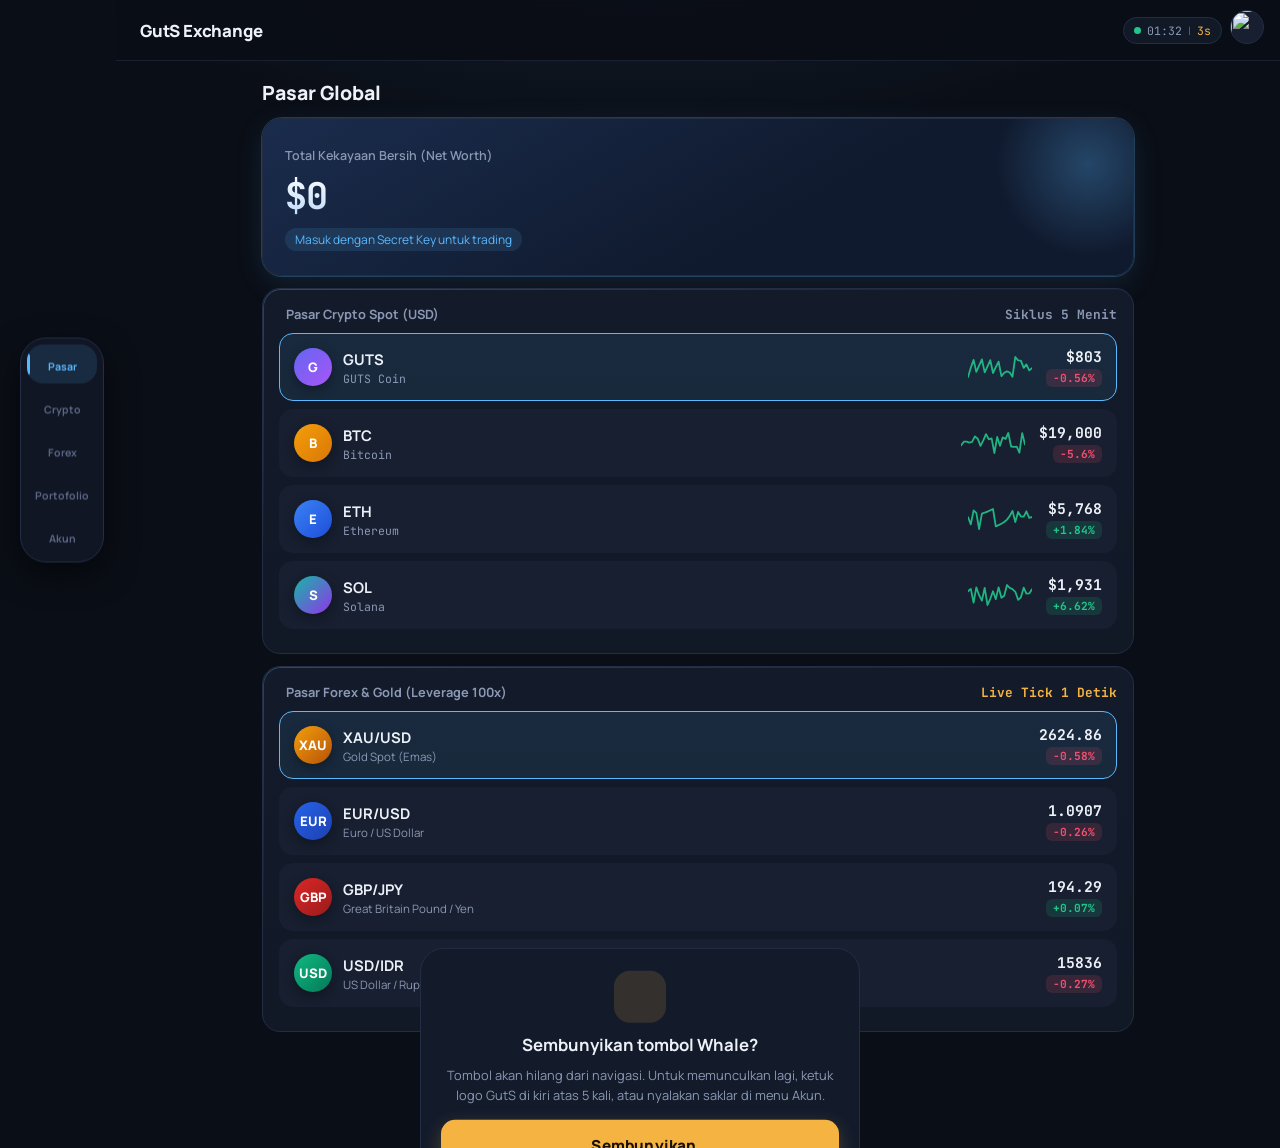
==== commit 5944e8e6: "Add files via upload" ====
--- a/index.html
+++ b/index.html
@@ -2,6 +2,7 @@
 <html lang="id">
 <head>
 <meta charset="UTF-8">
+<meta name="color-scheme" content="dark">
 <meta name="viewport" content="width=device-width, initial-scale=1, viewport-fit=cover">
 <meta name="theme-color" content="#0a0e16">
 <title>GutS Exchange</title>
@@ -9,166 +10,7 @@
 <link rel="preconnect" href="https://fonts.gstatic.com" crossorigin>
 <link href="https://fonts.googleapis.com/css2?family=Manrope:wght@400;500;600;700;800&family=JetBrains+Mono:wght@500;700&display=swap" rel="stylesheet">
 <script src="https://cdn.jsdelivr.net/npm/lucide@0.468.0/dist/umd/lucide.min.js"></script>
-<style>
-:root{--bg:#0a0e16;--panel:#111826;--card:#171f30;--line:#232e45;--tx:#eef2f8;--mut:#8b98b3;--dim:#5b6785;--up:#22c58b;--dn:#f0506e;--ac:#5ab8ff;--gold:#f5b342;--purp:#a855f7}
-*{box-sizing:border-box;margin:0;padding:0;-webkit-tap-highlight-color:transparent}
-body{font-family:Manrope,sans-serif;background:var(--bg);color:var(--tx);min-height:100vh;padding-bottom:calc(80px + env(safe-area-inset-bottom))}
-.mono{font-family:'JetBrains Mono',monospace}
-button{font:inherit;color:inherit;cursor:pointer;border:0;background:none}
-button:focus-visible,input:focus-visible{outline:2px solid var(--ac);outline-offset:2px}
-svg.lucide{width:1.15em;height:1.15em;stroke-width:2;flex:none}
-.top{position:sticky;top:0;z-index:20;display:flex;justify-content:space-between;align-items:center;padding:calc(10px + env(safe-area-inset-top)) 16px 10px;background:rgba(10,14,22,.92);backdrop-filter:blur(12px);border-bottom:1px solid var(--line)}
-.brand{display:flex;align-items:center;gap:8px;font-weight:800;font-size:1.05rem}
-.brand svg{color:var(--ac)}
-.tr{display:flex;align-items:center;gap:8px}
-.timer{display:flex;align-items:center;gap:6px;font-size:.72rem;color:var(--mut);background:var(--panel);border:1px solid var(--line);padding:5px 10px;border-radius:999px}
-.dot{width:7px;height:7px;border-radius:50%;background:var(--up);animation:pl 1.6s infinite}
-@keyframes pl{50%{opacity:.35}}
-.av{width:34px;height:34px;border-radius:50%;object-fit:cover;border:1px solid var(--line);background:var(--card)}
-.wrap{max-width:780px;margin:0 auto;padding:14px 14px 0}
-.page{display:none}
-.page.on{display:block}
-h2{font-size:1.22rem;font-weight:800;margin:4px 0 12px;display:flex;align-items:center;justify-content:space-between}
-.box{background:var(--panel);border:1px solid var(--line);border-radius:14px;padding:14px;margin-bottom:12px}
-.ttl{display:flex;justify-content:space-between;align-items:center;font-size:.8rem;font-weight:700;color:var(--mut);margin-bottom:10px}
-.grid2{display:grid;grid-template-columns:1fr 1fr;gap:10px}
-.stat{background:var(--panel);border:1px solid var(--line);border-radius:14px;padding:12px 14px}
-.stat span{display:flex;align-items:center;gap:6px;font-size:.72rem;color:var(--mut);font-weight:600}
-.stat b{display:block;margin-top:5px;font-size:1.05rem}
-.hero{background:linear-gradient(160deg,#16233c,#0f1726);border:1px solid var(--line);border-radius:16px;padding:18px;margin-bottom:12px}
-.hero span{font-size:.78rem;color:var(--mut);font-weight:600}
-.hero b{display:block;font-size:1.85rem;margin:6px 0 2px;letter-spacing:-.5px}
-.hero em{font-style:normal;font-size:.75rem;color:var(--ac)}
-.ev-banner{display:none;align-items:center;justify-content:space-between;gap:10px;padding:11px 14px;border-radius:12px;margin-bottom:12px;font-size:.78rem;font-weight:700;background:rgba(240,80,110,.14);border:1px solid var(--dn);color:#ffb4c2}
-.ev-banner.bull{background:rgba(34,197,139,.14);border-color:var(--up);color:#9ef5d2}
-.coin{display:flex;justify-content:space-between;align-items:center;width:100%;padding:12px;border-radius:12px;background:var(--card);border:1px solid transparent;margin-bottom:8px;text-align:left}
-.coin.on{border-color:var(--ac)}
-.cl{display:flex;align-items:center;gap:11px}
-.ci{width:38px;height:38px;border-radius:50%;display:grid;place-items:center;font-weight:800;font-size:.82rem;color:#fff}
-.c-guts{background:linear-gradient(135deg,#6366f1,#a855f7)}.c-btc{background:linear-gradient(135deg,#f59e0b,#d97706)}.c-eth{background:linear-gradient(135deg,#3b82f6,#1d4ed8)}.c-sol{background:linear-gradient(135deg,#14b8a6,#9333ea)}
-.c-xau{background:linear-gradient(135deg,#f59e0b,#b45309)}.c-eur{background:linear-gradient(135deg,#2563eb,#1e40af)}.c-gbp{background:linear-gradient(135deg,#dc2626,#991b1b)}.c-idr{background:linear-gradient(135deg,#10b981,#047857)}
-.cn{font-weight:700;font-size:.92rem}
-.cs{font-size:.72rem;color:var(--mut);margin-top:2px}
-.cr{text-align:right}
-.cp{font-weight:700;font-size:.92rem}
-.pc{display:inline-block;margin-top:3px;padding:2px 7px;border-radius:6px;font-size:.7rem;font-weight:700}
-.u{background:rgba(34,197,139,.14);color:var(--up)}.d{background:rgba(240,80,110,.14);color:var(--dn)}
-.chips{display:flex;gap:6px;overflow-x:auto;padding-bottom:4px;margin-bottom:10px}
-.chip{padding:7px 13px;border-radius:999px;background:var(--card);border:1px solid var(--line);font-size:.76rem;font-weight:700;color:var(--mut);white-space:nowrap;display:inline-flex;align-items:center;gap:6px}
-.chip.on{background:var(--ac);border-color:var(--ac);color:#06121f}
-.ph{display:flex;justify-content:space-between;align-items:flex-end;gap:10px;margin-bottom:10px}
-.ph h3{font-size:1.1rem;font-weight:800}
-.ph small{color:var(--mut);font-size:.72rem}
-.ph .big{font-size:1.45rem;font-weight:800;text-align:right}
-.mets{display:grid;grid-template-columns:repeat(3,1fr);gap:8px;margin-bottom:10px}
-.mets div{font-size:.68rem;color:var(--mut);background:var(--card);border-radius:10px;padding:8px 10px}
-.mets b{display:block;color:var(--tx);font-size:.8rem;margin-top:2px}
-.cv{position:relative;height:280px;background:#0b1019;border:1px solid var(--line);border-radius:12px;overflow:hidden;touch-action:pan-y}
-canvas{width:100%;height:100%;display:block}
-.hv{position:absolute;top:8px;left:10px;font-size:.68rem;color:var(--mut);background:rgba(10,14,22,.82);padding:4px 8px;border-radius:8px;pointer-events:none}
-.seg{display:grid;grid-template-columns:1fr 1fr;gap:5px;background:var(--bg);padding:4px;border-radius:12px;margin-bottom:12px;border:1px solid var(--line)}
-.seg button{padding:10px;border-radius:9px;font-weight:800;font-size:.84rem;color:var(--mut)}
-.seg .buy.on{background:var(--up);color:#04160f}.seg .sell.on{background:var(--dn);color:#fff}
-.lb{display:flex;justify-content:space-between;font-size:.75rem;color:var(--mut);margin-bottom:6px}
-.inp{display:flex;align-items:center;background:var(--bg);border:1px solid var(--line);border-radius:11px;padding:0 12px;margin-bottom:12px}
-.inp:focus-within{border-color:var(--ac)}
-.inp input,.inp select{flex:1;min-width:0;background:none;border:0;outline:0;color:var(--tx);padding:12px 0;font:700 .95rem 'JetBrains Mono',monospace}
-.inp select option{background:var(--panel);color:var(--tx)}
-.inp em{font-style:normal;font-size:.78rem;font-weight:700;color:var(--mut)}
-.pcts{display:grid;grid-template-columns:repeat(4,1fr);gap:6px;margin-bottom:12px}
-.pcts5{display:grid;grid-template-columns:repeat(5,1fr);gap:6px;margin-bottom:12px}
-.pcts button,.pcts5 button{padding:8px 4px;border-radius:8px;background:var(--card);border:1px solid var(--line);font:700 .74rem 'JetBrains Mono',monospace;color:var(--mut)}
-.pcts5 button.on{background:var(--gold);color:#1a1102;border-color:var(--gold)}
-.sum{background:var(--bg);border:1px solid var(--line);border-radius:11px;padding:11px 12px;font-size:.78rem;margin-bottom:12px;display:grid;gap:7px}
-.sum div{display:flex;justify-content:space-between;color:var(--mut)}
-.sum b{color:var(--tx)}
-.go{width:100%;padding:13px;border-radius:12px;font-weight:800;font-size:.9rem;display:flex;justify-content:center;align-items:center;gap:8px}
-.go.buy{background:var(--up);color:#04160f}.go.sell{background:var(--dn);color:#fff}.go.gold{background:var(--gold);color:#1a1002}
-.go:disabled{opacity:.5}
-.pos-card{background:var(--card);border:1px solid var(--line);border-radius:12px;padding:12px;margin-bottom:9px}
-.pos-top{display:flex;justify-content:space-between;align-items:center;margin-bottom:8px}
-.badge-long{background:rgba(34,197,139,.16);color:var(--up);padding:3px 8px;border-radius:6px;font-size:.72rem;font-weight:800}
-.badge-short{background:rgba(240,80,110,.16);color:var(--dn);padding:3px 8px;border-radius:6px;font-size:.72rem;font-weight:800}
-.pos-grid{display:grid;grid-template-columns:repeat(3,1fr);gap:8px;font-size:.72rem;color:var(--mut);margin-bottom:10px}
-.pos-grid b{display:block;color:var(--tx);font-size:.82rem;margin-top:2px}
-.bar{height:8px;border-radius:999px;background:var(--card);display:flex;overflow:hidden;margin:6px 0 12px}
-.bar i{display:block;height:100%}
-.hr{display:flex;justify-content:space-between;align-items:center;padding:11px 0;border-bottom:1px solid var(--line)}
-.hr:last-child{border:0}
-.hi{width:34px;height:34px;border-radius:10px;display:grid;place-items:center}
-.hi.u{background:rgba(34,197,139,.14)}.hi.d{background:rgba(240,80,110,.14)}
-.hl{display:flex;align-items:center;gap:11px}
-.hn{font-weight:700;font-size:.88rem}
-.hs{font-size:.7rem;color:var(--mut);margin-top:2px}
-.empty{text-align:center;color:var(--dim);padding:24px 10px;font-size:.82rem;display:grid;gap:8px;justify-items:center}
-.acc{display:flex;align-items:center;gap:14px;margin-bottom:14px}
-.acc img{width:56px;height:56px;border-radius:50%;object-fit:cover;border:2px solid var(--ac)}
-.acc b{font-size:1.05rem}
-.acc small{display:block;color:var(--mut);margin-top:3px;font-size:.78rem}
-.row{display:flex;gap:8px}
-.row .go{flex:1}
-.ghost{background:var(--card);border:1px solid var(--line);color:var(--tx)}
-.tbl{width:100%;border-collapse:collapse;font-size:.8rem}
-.tbl th{text-align:left;color:var(--mut);font-size:.7rem;padding:6px 4px;border-bottom:1px solid var(--line)}
-.tbl td{padding:11px 4px;border-bottom:1px solid var(--line)}
-.tbl tr:last-child td{border:0}
-.nav{position:fixed;left:0;right:0;bottom:0;z-index:30;display:grid;grid-template-columns:repeat(5,1fr);background:rgba(17,24,38,.96);backdrop-filter:blur(14px);border-top:1px solid var(--line);padding:6px 4px calc(6px + env(safe-area-inset-bottom))}
-.nav.admin-mode{grid-template-columns:repeat(6,1fr)}
-.nav button{display:grid;justify-items:center;gap:3px;padding:7px 0;border-radius:12px;font-size:.63rem;font-weight:700;color:var(--dim)}
-.nav button svg{width:20px;height:20px}
-.nav button.on{color:var(--ac);background:rgba(90,184,255,.1)}
-.toast{position:fixed;left:50%;bottom:calc(90px + env(safe-area-inset-bottom));transform:translate(-50%,20px);opacity:0;pointer-events:none;background:var(--card);border:1px solid var(--ac);padding:11px 16px;border-radius:12px;font-size:.82rem;font-weight:700;display:flex;align-items:center;gap:8px;z-index:60;max-width:92vw;transition:.25s}
-.toast.show{opacity:1;transform:translate(-50%,0)}
-.toast.err{border-color:var(--dn)}.toast.ok{border-color:var(--up)}
-@media(min-width:900px){.wrap{max-width:880px}.cv{height:350px}}
-
-body{background:radial-gradient(900px 380px at 50% -120px,rgba(90,184,255,.13),transparent 70%),var(--bg);background-attachment:fixed;padding-bottom:calc(104px + env(safe-area-inset-bottom))}
-.mono{font-variant-numeric:tabular-nums}
-.top{border-bottom-color:rgba(35,46,69,.6)}
-.brand{letter-spacing:-.2px}
-.page.on{animation:pin .22s ease-out}
-@keyframes pin{from{opacity:0;transform:translateY(6px)}to{opacity:1;transform:none}}
-h2,.ttl>span{gap:7px}
-.ttl>span{display:inline-flex;align-items:center}
-h2 svg,.ttl svg{color:var(--ac)}
-.box{background:linear-gradient(180deg,#131b2b,var(--panel));border-radius:16px;padding:16px;box-shadow:0 1px 0 rgba(255,255,255,.03) inset}
-.hero{position:relative;overflow:hidden;padding:22px 20px;background:linear-gradient(150deg,#1a2c4d 0%,#101a2e 60%)}
-.hero::after{content:"";position:absolute;right:-50px;top:-50px;width:190px;height:190px;border-radius:50%;background:radial-gradient(circle,rgba(90,184,255,.28),transparent 68%);pointer-events:none}
-.hero b{font-size:2.1rem;letter-spacing:-1px}
-.hero em{display:inline-block;margin-top:6px;padding:3px 10px;border-radius:999px;background:rgba(90,184,255,.12)}
-.stat{border-radius:16px;padding:14px}
-.stat b{font-size:1.15rem}
-.coin{padding:13px 14px;transition:transform .12s,border-color .15s,background .15s}
-.coin:hover{background:#1c2640}
-.coin:active,.chip:active,.go:active,.pcts button:active,.pcts5 button:active{transform:scale(.97)}
-.coin.on{background:rgba(90,184,255,.09)}
-.ci{box-shadow:0 4px 12px rgba(0,0,0,.35)}
-.chips{scrollbar-width:none}
-.chips::-webkit-scrollbar{display:none}
-.chip{padding:8px 14px;transition:.15s}
-.chip:hover{border-color:var(--ac);color:var(--tx)}
-.chip.on:hover{color:#06121f}
-.cv{border-radius:14px;background:linear-gradient(180deg,#0d1422,#080c14)}
-.mets div{background:#0f1626;border:1px solid var(--line)}
-.seg{padding:5px;border-radius:14px}
-.seg button{transition:.15s}
-.inp{border-radius:12px;background:#0b111c;transition:.15s}
-.inp:focus-within{box-shadow:0 0 0 3px rgba(90,184,255,.16)}
-.go{min-height:50px;font-size:.95rem;border-radius:14px;transition:transform .12s,filter .15s}
-.go:hover:not(:disabled){filter:brightness(1.08)}
-.go.buy{box-shadow:0 6px 18px rgba(34,197,139,.25)}
-.go.sell{box-shadow:0 6px 18px rgba(240,80,110,.25)}
-.pos-card{border-radius:14px;padding:14px;background:#141c2d}
-.ev-banner svg{flex:none}
-.tbl tr:hover td{background:rgba(255,255,255,.02)}
-.nav{left:10px;right:10px;bottom:calc(8px + env(safe-area-inset-bottom));border:1px solid var(--line);border-radius:22px;padding:6px;background:rgba(17,24,38,.94);box-shadow:0 12px 32px rgba(0,0,0,.5)}
-.nav button{position:relative;padding:8px 0 7px;border-radius:16px;transition:.18s}
-.nav button.on{background:rgba(90,184,255,.13)}
-.nav button.on::before{content:"";position:absolute;top:0;left:50%;width:18px;height:3px;margin-left:-9px;border-radius:0 0 4px 4px;background:var(--ac)}
-.toast{bottom:calc(96px + env(safe-area-inset-bottom));border-radius:14px;box-shadow:0 10px 30px rgba(0,0,0,.5)}
-@media(min-width:900px){.nav{max-width:600px;margin:0 auto}}
-@media(prefers-reduced-motion:reduce){*{animation:none!important;transition:none!important}}
-</style>
+<link rel="stylesheet" href="style.css">
 </head>
 <body>
 <header class="top">
@@ -366,7 +208,7 @@
   </section>
 
     <section class="page" id="p-admin">
-    <h2><i data-lucide="crown"></i>Ruang Kendali Bandar (God Mode)</h2>
+    <h2><i data-lucide="crown"></i>Ruang Kendali Whale</h2>
     <div class="hero" style="background:linear-gradient(160deg,#3b1222,#111826);border-color:var(--dn)">
       <span>Status Manipulasi Pasar</span>
       <b class="mono" id="admEventTitle" style="font-size:1.3rem">NORMAL MARKET</b>
@@ -437,715 +279,10 @@
   <button data-p="forex"><i data-lucide="flame"></i>Forex</button>
   <button data-p="portfolio"><i data-lucide="pie-chart"></i>Portofolio</button>
   <button data-p="account"><i data-lucide="user-round"></i>Akun</button>
-  <button data-p="admin" id="navAdminBtn" style="display:none;color:var(--gold)"><i data-lucide="crown"></i>Bandar</button>
+  <button data-p="admin" id="navAdminBtn" style="display:none;color:var(--gold)"><i data-lucide="crown"></i>Whale</button>
 </nav>
 <div class="toast" id="toast"></div>
 
-<script>
-const DB="https://chess-bc7fa-default-rtdb.asia-southeast1.firebasedatabase.app";
-const SLOT=300000;
-const OWNER_NUMS=['6287841489287','6287851101531'];
-
-const META={
-  guts:{symbol:'GUTS',name:'GUTS Coin',seed:1,base:200,range:1300,vol:35,cls:'c-guts'},
-  btc:{symbol:'BTC',name:'Bitcoin',seed:2,base:15000,range:20000,vol:20,cls:'c-btc'},
-  eth:{symbol:'ETH',name:'Ethereum',seed:3,base:3000,range:5000,vol:25,cls:'c-eth'},
-  sol:{symbol:'SOL',name:'Solana',seed:4,base:600,range:1900,vol:30,cls:'c-sol'}
-};
-
-const FX_META={
-  xau:{pair:'XAU/USD',name:'Gold Spot (Emas)',seed:11,base:2610,range:95,dec:2,cls:'c-xau'},
-  eur:{pair:'EUR/USD',name:'Euro / US Dollar',seed:22,base:1.0820,range:0.0280,dec:4,cls:'c-eur'},
-  gbp:{pair:'GBP/JPY',name:'Great Britain Pound / Yen',seed:33,base:191.20,range:6.40,dec:2,cls:'c-gbp'},
-  idr:{pair:'USD/IDR',name:'US Dollar / Rupiah',seed:44,base:15750,range:480,dec:0,cls:'c-idr'}
-};
-
-const $=id=>document.getElementById(id);
-const fmt=n=>'$'+Math.round(n).toLocaleString('en-US');
-const qty=n=>Number(n).toLocaleString('en-US',{maximumFractionDigits:4});
-
-let coin='guts',tside='buy',ctype='candle',range=36,user=null,mk={},candles=[],hover=null,page='market',hist=[];
-let fxPair='xau',fxSide='LONG',fxLev=25,fxMk={},fxCandles=[],fxHover=null;
-let mCtrl={mult:{guts:1,btc:1,eth:1,sol:1},fxShift:{xau:0,eur:0,gbp:0,idr:0},eventName:'',expiresAt:0};
-
-function seedRand(slot,seed){const x=Math.sin(slot*999+seed*77)*10000;return x-Math.floor(x)}
-function naturalEventMult(slot,seed){
-  const r=seedRand(slot+33,seed*19);
-  if(r<0.045)return 0.38;
-  if(r>0.975)return 1.65;
-  return 1.0;
-}
-function isCtrlActive(){
-  return mCtrl&&(mCtrl.expiresAt===0||Date.now()<mCtrl.expiresAt);
-}
-function priceAt(k,slot,applyAdmin=false){
-  const m=META[k],p=seedRand(slot,m.seed);
-  const raw=m.base+p*m.range;
-  const nat=naturalEventMult(slot,m.seed);
-  const adm=(applyAdmin&&isCtrlActive())?(Number(mCtrl.mult?.[k])||1):1;
-  const tot=nat*adm;
-  const price=Math.max(1,Math.floor(raw*tot));
-  let chg=(p-.48)*m.vol;
-  if(tot!==1)chg+=(tot-1)*100;
-  return{price,change:parseFloat(chg.toFixed(2))};
-}
-function markets(){
-  const cur=Math.floor(Date.now()/SLOT);
-  for(const k in META){
-    const c=priceAt(k,cur,true);let hi=c.price,lo=c.price;
-    for(let i=1;i<=24;i++){const p=priceAt(k,cur-i,false).price;if(p>hi)hi=p;if(p<lo)lo=p}
-    mk[k]={...META[k],price:c.price,change:c.change,high:hi,low:lo};
-  }
-}
-function buildCandles(){
-  const cur=Math.floor(Date.now()/SLOT),m=META[coin],list=[];
-  for(let i=range-1;i>=0;i--){
-    const s=cur-i,o=priceAt(coin,s-1,i===0).price,c=priceAt(coin,s,i===0).price;
-    const sp=Math.max(15,Math.floor(m.range*.06));
-    const hi=Math.max(o,c)+Math.floor(seedRand(s+7,m.seed*3)*sp);
-    const lo=Math.max(1,Math.min(o,c)-Math.floor(seedRand(s+13,m.seed*5)*sp));
-    list.push({t:new Date(s*SLOT).toLocaleTimeString('id-ID',{hour:'2-digit',minute:'2-digit'}),open:o,high:hi,low:lo,close:c});
-  }
-  candles=list;
-}
-
-function fxWaveAtSec(sec,seed){
-  const trend=Math.sin(sec/300+seed*1.7)*0.38;
-  const swing=Math.sin(sec/45+seed*3.1)*0.25;
-  const spike=Math.pow(Math.sin(sec/18+seed*5.3),3)*0.22;
-  const tick=Math.sin(sec/2+seed*11.7)*0.08;
-  const rawNoise=Math.sin(sec*12.9898+seed*78.233)*43758.5453;
-  const jitter=((rawNoise-Math.floor(rawNoise))-0.5)*0.07;
-  return(trend+swing+spike+tick+jitter+1)/2;
-}
-
-function fxPriceAtSec(k,sec,applyAdmin=false){
-  const m=FX_META[k];
-  const shift=(applyAdmin&&isCtrlActive())?(Number(mCtrl.fxShift?.[k])||0):0;
-  const w=fxWaveAtSec(sec,m.seed);
-  let raw=(m.base+w*m.range)*(1+(shift/100));
-  raw=Math.max(m.base*0.2,raw);
-  return Number(raw.toFixed(m.dec));
-}
-
-function computeForexMarkets(){
-  const nowSec=Math.floor(Date.now()/1000);
-  for(const k in FX_META){
-    const m=FX_META[k];
-    const curP=fxPriceAtSec(k,nowSec,true);
-    const refP=fxPriceAtSec(k,nowSec-300,false);
-    const chg=(((curP-refP)/refP)*100).toFixed(2);
-    let hi=curP,lo=curP;
-    for(let i=1;i<=60;i++){
-      const p=fxPriceAtSec(k,nowSec-i*15,false);
-      if(p>hi)hi=p;if(p<lo)lo=p;
-    }
-    fxMk[k]={...m,price:curP,change:parseFloat(chg),high:hi,low:lo};
-  }
-}
-
-function buildFxCandles(){
-  const CANDLE_SEC=15;
-  const nowSec=Math.floor(Date.now()/1000);
-  const curBucket=Math.floor(nowSec/CANDLE_SEC);
-  const m=FX_META[fxPair],list=[];
-
-  for(let i=35;i>=0;i--){
-    const b=curBucket-i;
-    const startSec=b*CANDLE_SEC;
-    const endSec=(i===0)?nowSec:((b+1)*CANDLE_SEC);
-    const isLive=(i===0);
-
-    const open=fxPriceAtSec(fxPair,startSec,isLive);
-    const close=fxPriceAtSec(fxPair,endSec,isLive);
-    let hi=Math.max(open,close),lo=Math.min(open,close);
-
-    for(let s=startSec+1;s<=endSec;s+=2){
-      const p=fxPriceAtSec(fxPair,s,isLive);
-      if(p>hi)hi=p;if(p<lo)lo=p;
-    }
-    list.push({
-      t:new Date(startSec*1000).toLocaleTimeString('id-ID',{minute:'2-digit',second:'2-digit'}),
-      open,high:hi,low:lo,close
-    });
-  }
-  fxCandles=list;
-}
-
-function calcFxPos(pos,curPrice){
-  const entry=Number(pos.entryPrice),margin=Number(pos.margin),lev=Number(pos.leverage),dir=pos.side==='LONG'?1:-1;
-  const diff=((curPrice-entry)/entry)*dir;
-  const roe=diff*lev*100;
-  const pnl=Math.floor(margin*(roe/100));
-  const eq=Math.max(0,margin+pnl);
-  const liq=pos.side==='LONG'?entry*(1-(0.95/lev)):entry*(1+(0.95/lev));
-  return{pnl,roe:Number(roe.toFixed(2)),equity:eq,liq};
-}
-
-async function fetchMarketControl(){
-  try{
-    const r=await fetch(`${DB}/wa_users/_market_control.json`);
-    const d=await r.json();
-    if(d&&typeof d==='object'){
-      mCtrl={
-        mult:d.mult||{guts:1,btc:1,eth:1,sol:1},
-        fxShift:d.fxShift||{xau:0,eur:0,gbp:0,idr:0},
-        eventName:d.eventName||'',
-        expiresAt:Number(d.expiresAt)||0
-      };
-    }
-  }catch(_){}
-}
-
-const PAD={t:24,b:24,r:66,l:10};
-function drawGenericCanvas(canvasEl,dataArr,modeType,hoverObj,fmtFn,activePosList=[]){
-  if(!dataArr.length)return;
-  const dpr=window.devicePixelRatio||1,r=canvasEl.getBoundingClientRect();
-  if(!r.width||!r.height)return;
-  canvasEl.width=r.width*dpr;canvasEl.height=r.height*dpr;
-  const c=canvasEl.getContext('2d');c.setTransform(dpr,0,0,dpr,0,0);
-  const W=r.width,H=r.height,cw=W-PAD.l-PAD.r,ch=H-PAD.t-PAD.b;
-  let mx=Math.max(...dataArr.map(x=>x.high)),mn=Math.min(...dataArr.map(x=>x.low));
-  if(mx===mn){mx+=1;mn-=1}
-  const Y=p=>PAD.t+ch-((p-mn)/(mx-mn))*ch,step=cw/dataArr.length;
-  c.font='10.5px "JetBrains Mono",monospace';c.lineWidth=1;
-  for(let i=0;i<=4;i++){
-    const y=PAD.t+ch/4*i;
-    c.strokeStyle='rgba(35,46,69,.8)';c.beginPath();c.moveTo(PAD.l,y);c.lineTo(W-PAD.r,y);c.stroke();
-    c.fillStyle='#5b6785';c.textAlign='left';c.fillText(fmtFn(mx-(mx-mn)/4*i),W-PAD.r+5,y+4);
-  }
-  if(modeType==='area'){
-    c.beginPath();
-    dataArr.forEach((d,i)=>{const x=PAD.l+i*step+step/2;i?c.lineTo(x,Y(d.close)):c.moveTo(x,Y(d.close))});
-    c.strokeStyle='#5ab8ff';c.lineWidth=2.3;c.stroke();
-    const g=c.createLinearGradient(0,PAD.t,0,PAD.t+ch);
-    g.addColorStop(0,'rgba(90,184,255,.3)');g.addColorStop(1,'rgba(90,184,255,0)');
-    c.lineTo(PAD.l+(dataArr.length-1)*step+step/2,PAD.t+ch);c.lineTo(PAD.l+step/2,PAD.t+ch);c.closePath();c.fillStyle=g;c.fill();
-  }else{
-    const bw=Math.max(3,Math.min(15,step*.62));
-    dataArr.forEach((d,i)=>{
-      const x=PAD.l+i*step+step/2,col=d.close>=d.open?'#22c58b':'#f0506e';
-      c.strokeStyle=col;c.lineWidth=1.3;c.beginPath();c.moveTo(x,Y(d.high));c.lineTo(x,Y(d.low));c.stroke();
-      const a=Y(d.open),b=Y(d.close);c.fillStyle=col;c.fillRect(x-bw/2,Math.min(a,b),bw,Math.max(2.5,Math.abs(b-a)));
-    });
-  }
-
-  activePosList.forEach(pos=>{
-    const ey=Y(pos.entryPrice);
-    if(ey>=PAD.t&&ey<=PAD.t+ch){
-      c.save();
-      c.setLineDash([6,3]);
-      c.strokeStyle=pos.side==='LONG'?'#22c58b':'#f0506e';
-      c.lineWidth=1.5;
-      c.beginPath();c.moveTo(PAD.l,ey);c.lineTo(W-PAD.r,ey);c.stroke();
-      c.fillStyle=pos.side==='LONG'?'#22c58b':'#f0506e';
-      c.textAlign='left';
-      c.fillText(`${pos.side} ${pos.leverage}x @ ${fmtFn(pos.entryPrice)}`,PAD.l+6,ey-5);
-      c.restore();
-    }
-  });
-
-  const ly=Y(dataArr[dataArr.length-1].close);
-  c.save();c.setLineDash([4,4]);c.strokeStyle='#f5b342';c.lineWidth=1;c.beginPath();c.moveTo(PAD.l,ly);c.lineTo(W-PAD.r,ly);c.stroke();c.restore();
-  c.fillStyle='#5b6785';c.textAlign='center';
-  const every=Math.ceil(dataArr.length/6);
-  for(let i=0;i<dataArr.length;i+=every)c.fillText(dataArr[i].t,PAD.l+i*step+step/2,H-7);
-  if(hoverObj){
-    c.save();c.setLineDash([3,3]);c.strokeStyle='rgba(238,242,248,.4)';c.beginPath();c.moveTo(hoverObj.x,PAD.t);c.lineTo(hoverObj.x,PAD.t+ch);c.stroke();c.restore();
-  }
-}
-
-function draw(){
-  if(page==='trade')drawGenericCanvas($('cv'),candles,ctype,hover,fmt);
-  if(page==='forex'){
-    const dec=FX_META[fxPair].dec;
-    const myPairPos=(user?.forexPositions||[]).filter(p=>p.pairKey===fxPair);
-    drawGenericCanvas($('fxCv'),fxCandles,'candle',fxHover,v=>Number(v).toFixed(dec),myPairPos);
-  }
-}
-
-const cv=$('cv'),fxCv=$('fxCv');
-cv.addEventListener('pointermove',e=>{
-  const r=cv.getBoundingClientRect(),step=(r.width-PAD.l-PAD.r)/candles.length;
-  const i=Math.floor((e.clientX-r.left-PAD.l)/step);
-  if(i<0||i>=candles.length)return;
-  const c=candles[i];hover={x:PAD.l+i*step+step/2};
-  $('hv').innerHTML=`${c.t} O:${fmt(c.open)} H:<b style="color:var(--up)">${fmt(c.high)}</b> L:<b style="color:var(--dn)">${fmt(c.low)}</b> C:${fmt(c.close)}`;
-  draw();
-});
-fxCv.addEventListener('pointermove',e=>{
-  const r=fxCv.getBoundingClientRect(),step=(r.width-PAD.l-PAD.r)/fxCandles.length;
-  const i=Math.floor((e.clientX-r.left-PAD.l)/step);
-  if(i<0||i>=fxCandles.length)return;
-  const c=fxCandles[i];fxHover={x:PAD.l+i*step+step/2};
-  $('fxHv').innerHTML=`${c.t} O:${c.open} H:<b style="color:var(--up)">${c.high}</b> L:<b style="color:var(--dn)">${c.low}</b> C:${c.close}`;
-  draw();
-});
-window.addEventListener('resize',draw);
-
-function icons(){if(window.lucide)lucide.createIcons()}
-
-function render(){
-  markets();buildCandles();
-  computeForexMarkets();buildFxCandles();
-
-  const money=user?.money||0;
-  let cryptoVal=0,fxEquityVal=0,active=0;
-  const vals={};
-  for(const k in mk){const b=user?.crypto?.[k]||0;vals[k]=Math.floor(b*mk[k].price);cryptoVal+=vals[k];if(b>0)active++}
-  if(user?.forexPositions?.length){
-    user.forexPositions.forEach(p=>{
-      const curP=fxMk[p.pairKey]?.price||p.entryPrice;
-      fxEquityVal+=calcFxPos(p,curP).equity;
-    });
-  }
-  const net=money+cryptoVal+fxEquityVal;
-
-  const bnr=$('evBanner');
-  if(isCtrlActive()&&mCtrl.eventName){
-    bnr.style.display='flex';
-    $('evBannerTxt').textContent=`${mCtrl.eventName}`;
-    $('evBannerTime').textContent=mCtrl.expiresAt?`Sisa ${Math.max(1,Math.ceil((mCtrl.expiresAt-Date.now())/60000))}m`:'AKTIF';
-    $('admEventTitle').textContent=mCtrl.eventName;
-  }else{
-    bnr.style.display='none';
-    $('admEventTitle').textContent='NORMAL MARKET';
-  }
-
-  $('mList').innerHTML=Object.entries(mk).map(([k,v])=>{
-    const up=v.change>=0,b=user?.crypto?.[k]||0;
-    return `<button class="coin ${k===coin?'on':''}" onclick="pick('${k}',true)">
-      <div class="cl"><div class="ci ${v.cls}">${v.symbol[0]}</div><div><div class="cn">${v.symbol}</div><div class="cs mono">${user?qty(b)+' '+v.symbol:v.name}</div></div></div>
-      <div class="cr mono"><div class="cp">${fmt(v.price)}</div><span class="pc ${up?'u':'d'}">${up?'+':''}${v.change}%</span></div></button>`;
-  }).join('');
-
-  $('fxMarketList').innerHTML=Object.entries(fxMk).map(([k,v])=>{
-    const up=v.change>=0;
-    return `<button class="coin ${k===fxPair?'on':''}" onclick="pickFx('${k}',true)">
-      <div class="cl"><div class="ci ${v.cls}">${v.pair.slice(0,3)}</div><div><div class="cn">${v.pair}</div><div class="cs">${v.name}</div></div></div>
-      <div class="cr mono"><div class="cp">${v.price.toFixed(v.dec)}</div><span class="pc ${up?'u':'d'}">${up?'+':''}${v.change}%</span></div></button>`;
-  }).join('');
-
-  $('heroNet').textContent=fmt(net);$('heroSub').textContent=user?`Cash ${fmt(money)} • Crypto ${fmt(cryptoVal)} • Forex ${fmt(fxEquityVal)}`:'Masuk dengan Secret Key untuk trading';
-
-  $('tChips').innerHTML=Object.entries(mk).map(([k,v])=>`<button class="chip ${k===coin?'on':''}" onclick="pick('${k}')">${v.symbol}</button>`).join('');
-  $('rChips').innerHTML=[12,36,72].map(n=>`<button class="chip ${n===range?'on':''}" onclick="setRange(${n})">${n}</button>`).join('');
-  const a=mk[coin],up=a.change>=0;
-  $('pName').textContent=`${a.symbol} / USD`;$('pFull').textContent=a.name;
-  const pe=$('pPrice');pe.textContent=fmt(a.price);pe.style.color=up?'var(--up)':'var(--dn)';
-  const ce=$('pChg');ce.textContent=`${up?'+':''}${a.change}%`;ce.className=`pc mono ${up?'u':'d'}`;
-  $('mHi').textContent=fmt(a.high);$('mLo').textContent=fmt(a.low);
-  $('tBadge').textContent=a.symbol;$('iPrice').value=fmt(a.price);$('iSuf').textContent=a.symbol;$('sUnit').textContent=fmt(a.price);
-  const bal=user?.crypto?.[coin]||0;
-  $('lAvail').textContent=tside==='buy'?`Saldo: ${fmt(money)}`:`Milikmu: ${qty(bal)} ${a.symbol}`;
-  $('goTxt').textContent=`${tside==='buy'?'Beli':'Jual'} ${a.symbol}`;
-
-  $('fxChips').innerHTML=Object.entries(fxMk).map(([k,v])=>`<button class="chip ${k===fxPair?'on':''}" onclick="pickFx('${k}')">${v.pair}</button>`).join('');
-  const f=fxMk[fxPair],fUp=f.change>=0;
-  $('fxPairTitle').textContent=f.pair;$('fxPairSub').textContent=f.name;
-  const fpe=$('fxPairPrice');fpe.textContent=f.price.toFixed(f.dec);fpe.style.color=fUp?'var(--up)':'var(--dn)';
-  const fce=$('fxPairChg');fce.textContent=`${fUp?'+':''}${f.change}%`;fce.className=`pc mono ${fUp?'u':'d'}`;
-  $('fxHi').textContent=f.high.toFixed(f.dec);$('fxLo').textContent=f.low.toFixed(f.dec);$('fxCashAvail').textContent=`Saldo: ${fmt(money)}`;
-  updateFxSummary();
-  renderForexPositions();
-
-  $('pfNet').textContent=fmt(net);$('pfCash').textContent=fmt(money);$('pfCrypto').textContent=fmt(cryptoVal+fxEquityVal);$('pfCnt').textContent=`${active} koin spot & ${user?.forexPositions?.length||0} posisi forex`;
-  $('pfBody').innerHTML=Object.entries(mk).map(([k,v])=>{
-    const b=user?.crypto?.[k]||0;
-    return `<tr><td><b>${v.symbol}</b></td><td>${qty(b)}</td><td style="color:${vals[k]>0?'var(--up)':'var(--mut)'};font-weight:700">${fmt(vals[k])}</td>
-      <td style="text-align:right"><button class="chip" onclick="quickSell('${k}')">Jual</button></td></tr>`;
-  }).join('');
-
-  renderHist();sumUp();icons();draw();
-}
-
-function pickFx(k,open){fxPair=k;render();if(open)go('forex')}
-function setFxSide(s){
-  fxSide=s;
-  $('fxBtnLong').classList.toggle('on',s==='LONG');
-  $('fxBtnShort').classList.toggle('on',s==='SHORT');$('fxSubmitBtn').className='go '+(s==='LONG'?'buy':'sell');
-  updateFxSummary();
-}
-function setFxLev(l){
-  fxLev=l;
-  [5,10,25,50,100].forEach(n=>$('lev'+n).classList.toggle('on',n===l));
-  const mcDist=(95/l).toFixed(2);
-  $('fxLevLabel').textContent=`${l}x (Jarak MC -${mcDist}%)`;
-  updateFxSummary();
-}
-function fillFxMargin(pct){
-  if(!user){toast('Masuk dengan Secret Key dulu','err');go('account');return}
-  $('fxMarginInp').value=Math.floor(user.money*pct);
-  updateFxSummary();
-}
-function updateFxSummary(){
-  const f=fxMk[fxPair];if(!f)return;
-  const margin=parseInt($('fxMarginInp').value)||0;
-  const liq=fxSide==='LONG'?f.price*(1-(0.95/fxLev)):f.price*(1+(0.95/fxLev));
-  $('fxFormBadge').textContent=`${f.pair} ${fxLev}x`;
-  $('fxSumEntry').textContent=f.price.toFixed(f.dec);$('fxSumSize').textContent=fmt(margin*fxLev);
-  $('fxSumLiq').textContent=liq.toFixed(f.dec);$('fxSubmitTxt').textContent=`OPEN ${fxSide} ${f.pair} (${fxLev}x)`;
-}
-
-function renderForexPositions(){
-  const box=$('fxPositionsList'),cntEl=$('fxPosCount'),closeAllBtn=$('btnCloseAllFx');
-  const list=user?.forexPositions||[];
-  cntEl.textContent=list.length;
-  closeAllBtn.style.display=list.length>1?'inline-flex':'none';
-
-  if(!user){box.innerHTML='<div class="empty">Masuk dengan Secret Key untuk membuka posisi Forex</div>';return}
-  if(!list.length){box.innerHTML='<div class="empty">Belum ada posisi Forex terbuka</div>';return}
-
-  box.innerHTML=list.map((p,idx)=>{
-    const f=fxMk[p.pairKey]||{price:p.entryPrice,dec:2};
-    const st=calcFxPos(p,f.price);
-    const isWin=st.pnl>=0;
-    return `<div class="pos-card">
-      <div class="pos-top">
-        <div>
-          <span class="${p.side==='LONG'?'badge-long':'badge-short'}">${p.side} ${p.leverage}x</span>
-          <b style="margin-left:6px;font-size:.92rem">${p.pair}</b>
-        </div>
-        <b class="mono" style="color:var(--${isWin?'up':'dn'});font-size:.95rem">
-          ${isWin?'+':'-'}${fmt(Math.abs(st.pnl))} (${isWin?'+':''}${st.roe}%)
-        </b>
-      </div>
-      <div class="pos-grid mono">
-        <div>Margin Modal<b>${fmt(p.margin)}</b></div>
-        <div>Entry → Mark<b>${Number(p.entryPrice).toFixed(f.dec)} → ${f.price.toFixed(f.dec)}</b></div>
-        <div><i data-lucide="skull"></i>Harga MC<b style="color:var(--dn)">${st.liq.toFixed(f.dec)}</b></div>
-      </div>
-      <button class="go ${isWin?'buy':'sell'}" style="padding:9px;font-size:.8rem" onclick="closeForexPos(${idx})">
-        Tutup Posisi & Cairkan ${fmt(st.equity)}
-      </button>
-    </div>`;
-  }).join('');
-}
-
-async function openForexPosition(){
-  if(!user){toast('Masuk dengan Secret Key dulu','err');go('account');return}
-  user=await fetchUser(user.secretKey); // <--- Tarik saldo terbaru dari WA dulu!
-  if(!Array.isArray(user.forexPositions))user.forexPositions=[];
-  if(user.forexPositions.length>=5)return toast('Maksimal 5 posisi Forex aktif sekaligus!','err');
-
-  const margin=parseInt($('fxMarginInp').value);
-  if(!margin||margin<10000)return toast('Minimal Margin Modal adalah $10,000!','err');
-  if(user.money<margin)return toast(`Saldo Cash kurang! Butuh ${fmt(margin)}`,'err');
-
-  await fetchMarketControl();computeForexMarkets();
-  const f=fxMk[fxPair];
-  const tp=parseFloat($('fxTpInp').value)||null;
-  const sl=parseFloat($('fxSlInp').value)||null;
-  const liq=fxSide==='LONG'?Number((f.price*(1-(0.95/fxLev))).toFixed(f.dec)):Number((f.price*(1+(0.95/fxLev))).toFixed(f.dec));
-
-  const newPos={
-    id:'FX'+Date.now().toString(36).toUpperCase(),
-    pairKey:fxPair,
-    pair:f.pair,
-    side:fxSide,
-    margin,
-    leverage:fxLev,
-    entryPrice:f.price,
-    liqPrice:liq,
-    tp,
-    sl,
-    openedAt:Date.now()
-  };
-
-  user.money-=margin;
-  user.forexPositions.push(newPos);
-  await syncToFirebase();
-  $('fxMarginInp').value='';$('fxTpInp').value='';$('fxSlInp').value='';
-  render();
-  toast(`Posisi ${fxSide} ${f.pair} (${fxLev}x) dibuka!`,'ok');
-}
-
-async function closeForexPos(idx){
-  if(!user||!user.forexPositions?.[idx])return;
-  computeForexMarkets();
-  const pos=user.forexPositions[idx];
-  const f=fxMk[pos.pairKey]||{price:pos.entryPrice};
-  const st=calcFxPos(pos,f.price);
-
-  user.forexPositions.splice(idx,1);
-  user.money+=st.equity;
-  hist.unshift({side:st.pnl>=0?'PROFIT FX':'LOSS FX',sym:`${pos.pair} ${pos.leverage}x`,amt:1,price:f.price,total:st.equity,at:Date.now()});
-  saveHist();
-  await syncToFirebase();
-  render();
-  toast(`Posisi ditutup! Cair ${fmt(st.equity)} (${st.roe}%)`,'ok');
-}
-
-async function closeAllForexPositions(){
-  if(!user||!user.forexPositions?.length)return;
-  computeForexMarkets();
-  let totEq=0;
-  user.forexPositions.forEach(pos=>{
-    const f=fxMk[pos.pairKey]||{price:pos.entryPrice};
-    totEq+=calcFxPos(pos,f.price).equity;
-  });
-  user.forexPositions=[];
-  user.money+=totEq;
-  await syncToFirebase();
-  render();
-  toast(`Semua posisi ditutup! Total cair ${fmt(totEq)}`,'ok');
-}
-
-async function syncToFirebase(){
-  const nowTs=Date.now();
-  const payload={
-    money:user.money,
-    crypto:user.crypto,
-    forexPositions:user.forexPositions||[],
-    jid:user.jid,
-    updatedAt:nowTs,
-    webUpdatedAt:nowTs
-  };
-  const r=await fetch(`${DB}/wa_users/${user.number}.json`,{
-    method:'PATCH',
-    headers:{'Content-Type':'application/json'},
-    body:JSON.stringify(payload)
-  });
-  if(!r.ok)throw new Error('Gagal menyinkronkan ke server');
-}
-
-function renderHist(){
-  const el=$('hList');
-  if(!user){el.innerHTML='<div class="empty">Masuk dulu untuk melihat riwayat</div>';return}
-  if(!hist.length){el.innerHTML='<div class="empty">Belum ada transaksi</div>';return}
-  el.innerHTML=hist.map(h=>{
-    const buy=h.side==='BUY'||h.side==='LOSS FX';
-    return `<div class="hr"><div class="hl"><div class="hi ${buy?'d':'u'}"><i data-lucide="activity"></i></div>
-      <div><div class="hn">${h.side} ${h.sym}</div><div class="hs mono">@ ${h.price} &middot; ${new Date(h.at).toLocaleTimeString('id-ID')}</div></div></div>
-      <b class="mono" style="color:var(--${buy?'dn':'up'})">${fmt(h.total)}</b></div>`;
-  }).join('');
-}
-function loadHist(){hist=[];if(!user)return;try{hist=JSON.parse(localStorage.getItem('guts_hist_'+user.number)||'[]')}catch(_){}}
-function saveHist(){try{localStorage.setItem('guts_hist_'+user.number,JSON.stringify(hist.slice(0,100)))}catch(_){}}
-function clearHist(){if(!user)return;hist=[];saveHist();renderHist();toast('Riwayat dihapus','ok')}
-
-function go(p){
-  if(p==='admin'&&!user?.isAdmin)return toast('Khusus Owner Bot!','err');
-  page=p;
-  document.querySelectorAll('.page').forEach(s=>s.classList.toggle('on',s.id==='p-'+p));
-  document.querySelectorAll('.nav button').forEach(b=>b.classList.toggle('on',b.dataset.p===p));
-  history.replaceState(null,'','#'+p);
-  window.scrollTo(0,0);
-  if(p==='trade'||p==='forex')requestAnimationFrame(draw);
-}
-document.querySelectorAll('.nav button').forEach(b=>b.onclick=()=>go(b.dataset.p));
-
-function pick(k,open){coin=k;$('iAmt').value='';render();if(open)go('trade')}
-function quickSell(k){coin=k;tside='sell';syncSide();render();fill(1);go('trade')}
-function setType(t){ctype=t;$('bCandle').classList.toggle('on',t==='candle');$('bArea').classList.toggle('on',t==='area');draw()}
-function setRange(n){range=n;render()}
-function syncSide(){$('sBuy').classList.toggle('on',tside==='buy');$('sSell').classList.toggle('on',tside==='sell');$('goBtn').className='go '+tside}
-function side(s){tside=s;$('iAmt').value='';syncSide();render()}
-function fill(p){
-  if(!user){toast('Masuk dengan Secret Key dulu','err');go('account');return}
-  const price=mk[coin].price;
-  if(tside==='buy'){
-    const m=user.money*p/price;
-    $('iAmt').value=m>=1?Math.floor(m*100)/100:Number(m.toFixed(4));
-  }else{
-    const b=user.crypto[coin]||0;
-    $('iAmt').value=p===1?b:Number((b*p).toFixed(4));
-  }
-  sumUp();
-}
-function sumUp(){
-  const a=parseFloat($('iAmt').value)||0,p=mk[coin]?.price||0;
-  $('sTot').textContent=fmt(tside==='buy'?Math.ceil(a*p):Math.floor(a*p));
-}
-
-function applyPreset(title,mults,fxShifts,isReset=false){
-  $('mGuts').value=mults.guts;$('lblMguts').textContent=mults.guts+'x';$('mBtc').value=mults.btc;$('lblMbtc').textContent=mults.btc+'x';$('mEth').value=mults.eth;$('lblMeth').textContent=mults.eth+'x';$('mSol').value=mults.sol;$('lblMsol').textContent=mults.sol+'x';$('fxS_xau').value=fxShifts.xau;$('lblFxXau').textContent=fxShifts.xau+'\%';$('fxS_eur').value=fxShifts.eur;$('lblFxEur').textContent=fxShifts.eur+'\%';$('fxS_gbp').value=fxShifts.gbp;$('lblFxGbp').textContent=fxShifts.gbp+'\%';$('fxS_idr').value=fxShifts.idr;$('lblFxIdr').textContent=fxShifts.idr+'\%';$('admTitle').value=title;
-  saveMarketControl(!isReset);
-}
-
-async function saveMarketControl(withBroadcast){
-  if(!user?.isAdmin)return toast('Akses ditolak!','err');
-  const mult={
-    guts:Math.max(0.01,parseFloat($('mGuts').value)||1),
-    btc:Math.max(0.01,parseFloat($('mBtc').value)||1),
-    eth:Math.max(0.01,parseFloat($('mEth').value)||1),
-    sol:Math.max(0.01,parseFloat($('mSol').value)||1)
-  };
-  const fxShift={
-    xau:parseFloat($('fxS_xau').value)||0,
-    eur:parseFloat($('fxS_eur').value)||0,
-    gbp:parseFloat($('fxS_gbp').value)||0,
-    idr:parseFloat($('fxS_idr').value)||0
-  };
-  const durMs=parseInt($('admDur').value)||0;
-  const expiresAt=durMs>0?(Date.now()+durMs):0;
-  const eventName=$('admTitle').value.trim();
-  const customMsg=$('admMsg').value.trim();
-
-  const payload={
-    mult,
-    fxShift,
-    eventName,
-    customMsg,
-    expiresAt,
-    updatedAt:Date.now(),
-    ...(withBroadcast?{broadcastId:Date.now()}:{})
-  };
-  try{
-    const r=await fetch(`${DB}/wa_users/_market_control.json`,{
-      method:'PATCH',
-      headers:{'Content-Type':'application/json'},
-      body:JSON.stringify(payload)
-    });
-    if(!r.ok)throw new Error('Gagal menyimpan ke Firebase');
-    await fetchMarketControl();render();
-    toast(withBroadcast?'Manipulasi aktif & diumumkan ke Grup WA!':'Manipulasi pasar diterapkan!','ok');
-  }catch(e){toast(e.message,'err')}
-}
-
-async function triggerTaxRaid(){
-  if(!user?.isAdmin)return toast('Akses ditolak!','err');
-  const rate=Math.min(40,Math.max(1,parseInt($('admTaxRate').value)||10));
-  try{
-    await fetch(`${DB}/wa_users/_market_control.json`,{
-      method:'PATCH',
-      headers:{'Content-Type':'application/json'},
-      body:JSON.stringify({taxRaidId:Date.now(),taxRaidRate:rate})
-    });
-    toast(`Sidak Pajak ${rate}% dikirim ke Bot WA!`,'ok');
-  }catch(e){toast(e.message,'err')}
-}
-
-async function fetchUser(key){
-  await fetchMarketControl();
-  const kr=await fetch(`${DB}/secret_keys/${encodeURIComponent(key)}.json`);
-  const kd=await kr.json();
-  if(!kd||!kd.number)throw new Error('Secret Key tidak ditemukan. Ketik .secretkey di DM bot WA.');
-  const ur=await fetch(`${DB}/wa_users/${kd.number}.json`);
-  const ud=await ur.json();
-  if(!ud)throw new Error('Data pengguna belum tersinkron');
-  const c=ud.crypto||{};
-  const isAdmin=Boolean(ud.isAdmin)||OWNER_NUMS.includes(String(kd.number));
-  return{
-    number:kd.number,
-    jid:ud.jid||`${kd.number}@s.whatsapp.net`,
-    username:ud.username||kd.number,
-    ppUrl:ud.ppUrl||'https://telegra.ph/file/24fa902ead26340f3df2c.png',
-    isAdmin,
-    money:Number(ud.money)||0,
-    crypto:{guts:Number(c.guts)||0,btc:Number(c.btc)||0,eth:Number(c.eth)||0,sol:Number(c.sol)||0},
-    forexPositions:Array.isArray(ud.forexPositions)?ud.forexPositions:[],
-    secretKey:key
-  };
-}
-function applyUser(){
-  const u=user;
-  $('avTop').src=$('avBig').src=u?u.ppUrl:'https://telegra.ph/file/24fa902ead26340f3df2c.png';
-  $('aName').textContent=u?u.username:'Belum masuk';
-  $('aPhone').textContent=u?'+'+u.number+(u.isAdmin?' (OWNER BANDAR)':''):'Mode tamu';
-  $('outBtn').style.display=u?'flex':'none';
-  const admBtn=$('navAdminBtn'),nav=$('bottomNav');
-  if(u?.isAdmin){admBtn.style.display='grid';nav.classList.add('admin-mode')}
-  else{admBtn.style.display='none';nav.classList.remove('admin-mode')}
-  loadHist();render();
-}
-async function login(){
-  const key=$('iKey').value.trim().toUpperCase();
-  if(!key.startsWith('GUTS-'))return toast('Format tidak valid','err');
-  const b=$('loginBtn');b.disabled=true;
-  try{
-    user=await fetchUser(key);
-    try{localStorage.setItem('guts_crypto_secretkey',key)}catch(_){}
-    applyUser();toast(`Terhubung sebagai ${user.username}`,'ok');go(user.isAdmin?'admin':'market');
-  }catch(e){toast(e.message,'err')}
-  b.disabled=false;
-}
-async function refresh(manual){
-  await fetchMarketControl();
-  let key=user?.secretKey;
-  if(!key){try{key=localStorage.getItem('guts_crypto_secretkey')}catch(_){}}
-  if(!key){render();return}
-  try{
-    user=await fetchUser(key);applyUser();
-    if(manual)toast('Data tersinkron','ok');
-  }catch(e){if(manual)toast(e.message,'err')}
-}
-function logout(){
-  try{localStorage.removeItem('guts_crypto_secretkey')}catch(_){}
-  user=null;hist=[];$('iKey').value='';applyUser();go('market');toast('Berhasil keluar','ok');
-}
-
-async function trade(){
-  if(!user){toast('Masuk dengan Secret Key dulu','err');go('account');return}
-  const amt=parseFloat($('iAmt').value);
-  if(!amt||amt<=0)return toast('Masukkan jumlah koin valid','err');
-  user=await fetchUser(user.secretKey); // <--- Tarik saldo terbaru dari WA dulu sebelum beli/jual!
-  markets();
-  const m=mk[coin],btn=$('goBtn'),snap={money:user.money,crypto:{...user.crypto}};
-  btn.disabled=true;
-  try{
-    let total;
-    if(tside==='buy'){
-      total=Math.ceil(amt*m.price);
-      if(user.money<total)throw new Error(`Saldo kurang. Butuh ${fmt(total)}`);
-      user.money-=total;
-      user.crypto[coin]=Number(((user.crypto[coin]||0)+amt).toFixed(4));
-    }else{
-      const bal=user.crypto[coin]||0;
-      if(bal<amt)throw new Error(`${m.symbol} kurang`);
-      total=Math.floor(amt*m.price);
-      user.crypto[coin]=Number((bal-amt).toFixed(4));
-      user.money+=total;
-    }
-    await syncToFirebase();
-    hist.unshift({side:tside==='buy'?'BUY':'SELL',sym:m.symbol,amt,price:m.price,total,at:Date.now()});
-    saveHist();$('iAmt').value='';render();
-    toast(`Berhasil ${tside==='buy'?'membeli':'menjual'} ${qty(amt)} ${m.symbol}`,'ok');
-  }catch(e){user.money=snap.money;user.crypto=snap.crypto;render();toast(e.message,'err')}
-  btn.disabled=false;
-}
-
-let tt;
-function toast(msg,type){
-  const t=$('toast');
-  t.className='toast show '+(type||'');
-  t.innerHTML=`<span>${msg}</span>`;
-  clearTimeout(tt);tt=setTimeout(()=>t.classList.remove('show'),3400);
-}
-
-let lastSlot=Math.floor(Date.now()/SLOT);
-setInterval(()=>{
-  const rem=SLOT-(Date.now()%SLOT);
-  const fxRem=15-(Math.floor(Date.now()/1000)%15);
-  $('cd').textContent=String(Math.floor(rem/60000)).padStart(2,'0')+':'+String(Math.floor(rem%60000/1000)).padStart(2,'0');
-  $('fxCd').textContent=fxRem+'s';$('fxTimerBadge').textContent=`Live Tick 1s • Candle Baru: ${fxRem}s`;
-
-  const s=Math.floor(Date.now()/SLOT);
-  if(s!==lastSlot){lastSlot=s;render();return}
-
-  computeForexMarkets();
-  buildFxCandles();
-  if(page==='forex'||page==='market'){
-    const f=fxMk[fxPair],fUp=f.change>=0;
-    const fpe=$('fxPairPrice');fpe.textContent=f.price.toFixed(f.dec);fpe.style.color=fUp?'var(--up)':'var(--dn)';
-    const fce=$('fxPairChg');fce.textContent=`${fUp?'+':''}${f.change}%`;fce.className=`pc mono ${fUp?'u':'d'}`;
-    $('fxHi').textContent=f.high.toFixed(f.dec);$('fxLo').textContent=f.low.toFixed(f.dec);
-    updateFxSummary();
-    renderForexPositions();
-    draw();
-  }
-},1000);
-setInterval(()=>{if(!document.hidden)refresh(false)},10000);
-
-window.addEventListener('DOMContentLoaded',async()=>{
-  await fetchMarketControl();
-  const h=location.hash.slice(1);
-  if(['market','trade','forex','portfolio','account','admin'].includes(h))go(h);
-  render();
-  let k=null;
-  try{k=localStorage.getItem('guts_crypto_secretkey')}catch(_){}
-  if(k){$('iKey').value=k;refresh(false)}
-});
-</script>
+<script src="app.js"></script>
 </body>
 </html>
--- a/style.css
+++ b/style.css
@@ -0,0 +1,213 @@
+:root{--bg:#0a0e16;--panel:#111826;--card:#171f30;--line:#232e45;--tx:#eef2f8;--mut:#8b98b3;--dim:#5b6785;--up:#22c58b;--dn:#f0506e;--ac:#5ab8ff;--gold:#f5b342;--purp:#a855f7}
+*{box-sizing:border-box;margin:0;padding:0;-webkit-tap-highlight-color:transparent}
+body{font-family:Manrope,sans-serif;background:var(--bg);color:var(--tx);min-height:100vh;padding-bottom:calc(80px + env(safe-area-inset-bottom))}
+.mono{font-family:'JetBrains Mono',monospace}
+button{font:inherit;color:inherit;cursor:pointer;border:0;background:none}
+button:focus-visible,input:focus-visible{outline:2px solid var(--ac);outline-offset:2px}
+svg.lucide{width:1.15em;height:1.15em;stroke-width:2;flex:none}
+.top{position:sticky;top:0;z-index:20;display:flex;justify-content:space-between;align-items:center;padding:calc(10px + env(safe-area-inset-top)) 16px 10px;background:rgba(10,14,22,.92);backdrop-filter:blur(12px);border-bottom:1px solid var(--line)}
+.brand{display:flex;align-items:center;gap:8px;font-weight:800;font-size:1.05rem}
+.brand svg{color:var(--ac)}
+.tr{display:flex;align-items:center;gap:8px}
+.timer{display:flex;align-items:center;gap:6px;font-size:.72rem;color:var(--mut);background:var(--panel);border:1px solid var(--line);padding:5px 10px;border-radius:999px}
+.dot{width:7px;height:7px;border-radius:50%;background:var(--up);animation:pl 1.6s infinite}
+@keyframes pl{50%{opacity:.35}}
+.av{width:34px;height:34px;border-radius:50%;object-fit:cover;border:1px solid var(--line);background:var(--card)}
+.wrap{max-width:780px;margin:0 auto;padding:14px 14px 0}
+.page{display:none}
+.page.on{display:block}
+h2{font-size:1.22rem;font-weight:800;margin:4px 0 12px;display:flex;align-items:center;justify-content:space-between}
+.box{background:var(--panel);border:1px solid var(--line);border-radius:14px;padding:14px;margin-bottom:12px}
+.ttl{display:flex;justify-content:space-between;align-items:center;font-size:.8rem;font-weight:700;color:var(--mut);margin-bottom:10px}
+.grid2{display:grid;grid-template-columns:1fr 1fr;gap:10px}
+.stat{background:var(--panel);border:1px solid var(--line);border-radius:14px;padding:12px 14px}
+.stat span{display:flex;align-items:center;gap:6px;font-size:.72rem;color:var(--mut);font-weight:600}
+.stat b{display:block;margin-top:5px;font-size:1.05rem}
+.hero{background:linear-gradient(160deg,#16233c,#0f1726);border:1px solid var(--line);border-radius:16px;padding:18px;margin-bottom:12px}
+.hero span{font-size:.78rem;color:var(--mut);font-weight:600}
+.hero b{display:block;font-size:1.85rem;margin:6px 0 2px;letter-spacing:-.5px}
+.hero em{font-style:normal;font-size:.75rem;color:var(--ac)}
+.ev-banner{display:none;align-items:center;justify-content:space-between;gap:10px;padding:11px 14px;border-radius:12px;margin-bottom:12px;font-size:.78rem;font-weight:700;background:rgba(240,80,110,.14);border:1px solid var(--dn);color:#ffb4c2}
+.ev-banner.bull{background:rgba(34,197,139,.14);border-color:var(--up);color:#9ef5d2}
+.coin{display:flex;justify-content:space-between;align-items:center;width:100%;padding:12px;border-radius:12px;background:var(--card);border:1px solid transparent;margin-bottom:8px;text-align:left}
+.coin.on{border-color:var(--ac)}
+.cl{display:flex;align-items:center;gap:11px}
+.ci{width:38px;height:38px;border-radius:50%;display:grid;place-items:center;font-weight:800;font-size:.82rem;color:#fff}
+.c-guts{background:linear-gradient(135deg,#6366f1,#a855f7)}.c-btc{background:linear-gradient(135deg,#f59e0b,#d97706)}.c-eth{background:linear-gradient(135deg,#3b82f6,#1d4ed8)}.c-sol{background:linear-gradient(135deg,#14b8a6,#9333ea)}
+.c-xau{background:linear-gradient(135deg,#f59e0b,#b45309)}.c-eur{background:linear-gradient(135deg,#2563eb,#1e40af)}.c-gbp{background:linear-gradient(135deg,#dc2626,#991b1b)}.c-idr{background:linear-gradient(135deg,#10b981,#047857)}
+.cn{font-weight:700;font-size:.92rem}
+.cs{font-size:.72rem;color:var(--mut);margin-top:2px}
+.cr{text-align:right}
+.cp{font-weight:700;font-size:.92rem}
+.pc{display:inline-block;margin-top:3px;padding:2px 7px;border-radius:6px;font-size:.7rem;font-weight:700}
+.u{background:rgba(34,197,139,.14);color:var(--up)}.d{background:rgba(240,80,110,.14);color:var(--dn)}
+.chips{display:flex;gap:6px;overflow-x:auto;padding-bottom:4px;margin-bottom:10px}
+.chip{padding:7px 13px;border-radius:999px;background:var(--card);border:1px solid var(--line);font-size:.76rem;font-weight:700;color:var(--mut);white-space:nowrap;display:inline-flex;align-items:center;gap:6px}
+.chip.on{background:var(--ac);border-color:var(--ac);color:#06121f}
+.ph{display:flex;justify-content:space-between;align-items:flex-end;gap:10px;margin-bottom:10px}
+.ph h3{font-size:1.1rem;font-weight:800}
+.ph small{color:var(--mut);font-size:.72rem}
+.ph .big{font-size:1.45rem;font-weight:800;text-align:right}
+.mets{display:grid;grid-template-columns:repeat(3,1fr);gap:8px;margin-bottom:10px}
+.mets div{font-size:.68rem;color:var(--mut);background:var(--card);border-radius:10px;padding:8px 10px}
+.mets b{display:block;color:var(--tx);font-size:.8rem;margin-top:2px}
+.cv{position:relative;height:280px;background:#0b1019;border:1px solid var(--line);border-radius:12px;overflow:hidden;touch-action:pan-y}
+canvas{width:100%;height:100%;display:block}
+.hv{position:absolute;top:8px;left:10px;font-size:.68rem;color:var(--mut);background:rgba(10,14,22,.82);padding:4px 8px;border-radius:8px;pointer-events:none}
+.seg{display:grid;grid-template-columns:1fr 1fr;gap:5px;background:var(--bg);padding:4px;border-radius:12px;margin-bottom:12px;border:1px solid var(--line)}
+.seg button{padding:10px;border-radius:9px;font-weight:800;font-size:.84rem;color:var(--mut)}
+.seg .buy.on{background:var(--up);color:#04160f}.seg .sell.on{background:var(--dn);color:#fff}
+.lb{display:flex;justify-content:space-between;font-size:.75rem;color:var(--mut);margin-bottom:6px}
+.inp{display:flex;align-items:center;background:var(--bg);border:1px solid var(--line);border-radius:11px;padding:0 12px;margin-bottom:12px}
+.inp:focus-within{border-color:var(--ac)}
+.inp input,.inp select{flex:1;min-width:0;background:none;border:0;outline:0;color:var(--tx);padding:12px 0;font:700 .95rem 'JetBrains Mono',monospace}
+.inp select option{background:var(--panel);color:var(--tx)}
+.inp em{font-style:normal;font-size:.78rem;font-weight:700;color:var(--mut)}
+.pcts{display:grid;grid-template-columns:repeat(4,1fr);gap:6px;margin-bottom:12px}
+.pcts5{display:grid;grid-template-columns:repeat(5,1fr);gap:6px;margin-bottom:12px}
+.pcts button,.pcts5 button{padding:8px 4px;border-radius:8px;background:var(--card);border:1px solid var(--line);font:700 .74rem 'JetBrains Mono',monospace;color:var(--mut)}
+.pcts5 button.on{background:var(--gold);color:#1a1102;border-color:var(--gold)}
+.sum{background:var(--bg);border:1px solid var(--line);border-radius:11px;padding:11px 12px;font-size:.78rem;margin-bottom:12px;display:grid;gap:7px}
+.sum div{display:flex;justify-content:space-between;color:var(--mut)}
+.sum b{color:var(--tx)}
+.go{width:100%;padding:13px;border-radius:12px;font-weight:800;font-size:.9rem;display:flex;justify-content:center;align-items:center;gap:8px}
+.go.buy{background:var(--up);color:#04160f}.go.sell{background:var(--dn);color:#fff}.go.gold{background:var(--gold);color:#1a1002}
+.go:disabled{opacity:.5}
+.pos-card{background:var(--card);border:1px solid var(--line);border-radius:12px;padding:12px;margin-bottom:9px}
+.pos-top{display:flex;justify-content:space-between;align-items:center;margin-bottom:8px}
+.badge-long{background:rgba(34,197,139,.16);color:var(--up);padding:3px 8px;border-radius:6px;font-size:.72rem;font-weight:800}
+.badge-short{background:rgba(240,80,110,.16);color:var(--dn);padding:3px 8px;border-radius:6px;font-size:.72rem;font-weight:800}
+.pos-grid{display:grid;grid-template-columns:repeat(3,1fr);gap:8px;font-size:.72rem;color:var(--mut);margin-bottom:10px}
+.pos-grid b{display:block;color:var(--tx);font-size:.82rem;margin-top:2px}
+.bar{height:8px;border-radius:999px;background:var(--card);display:flex;overflow:hidden;margin:6px 0 12px}
+.bar i{display:block;height:100%}
+.hr{display:flex;justify-content:space-between;align-items:center;padding:11px 0;border-bottom:1px solid var(--line)}
+.hr:last-child{border:0}
+.hi{width:34px;height:34px;border-radius:10px;display:grid;place-items:center}
+.hi.u{background:rgba(34,197,139,.14)}.hi.d{background:rgba(240,80,110,.14)}
+.hl{display:flex;align-items:center;gap:11px}
+.hn{font-weight:700;font-size:.88rem}
+.hs{font-size:.7rem;color:var(--mut);margin-top:2px}
+.empty{text-align:center;color:var(--dim);padding:24px 10px;font-size:.82rem;display:grid;gap:8px;justify-items:center}
+.acc{display:flex;align-items:center;gap:14px;margin-bottom:14px}
+.acc img{width:56px;height:56px;border-radius:50%;object-fit:cover;border:2px solid var(--ac)}
+.acc b{font-size:1.05rem}
+.acc small{display:block;color:var(--mut);margin-top:3px;font-size:.78rem}
+.row{display:flex;gap:8px}
+.row .go{flex:1}
+.ghost{background:var(--card);border:1px solid var(--line);color:var(--tx)}
+.tbl{width:100%;border-collapse:collapse;font-size:.8rem}
+.tbl th{text-align:left;color:var(--mut);font-size:.7rem;padding:6px 4px;border-bottom:1px solid var(--line)}
+.tbl td{padding:11px 4px;border-bottom:1px solid var(--line)}
+.tbl tr:last-child td{border:0}
+.nav{position:fixed;left:0;right:0;bottom:0;z-index:30;display:grid;grid-template-columns:repeat(5,1fr);background:rgba(17,24,38,.96);backdrop-filter:blur(14px);border-top:1px solid var(--line);padding:6px 4px calc(6px + env(safe-area-inset-bottom))}
+.nav.admin-mode{grid-template-columns:repeat(6,1fr)}
+.nav button{display:grid;justify-items:center;gap:3px;padding:7px 0;border-radius:12px;font-size:.63rem;font-weight:700;color:var(--dim)}
+.nav button svg{width:20px;height:20px}
+.nav button.on{color:var(--ac);background:rgba(90,184,255,.1)}
+.toast{position:fixed;left:50%;bottom:calc(90px + env(safe-area-inset-bottom));transform:translate(-50%,20px);opacity:0;pointer-events:none;background:var(--card);border:1px solid var(--ac);padding:11px 16px;border-radius:12px;font-size:.82rem;font-weight:700;display:flex;align-items:center;gap:8px;z-index:60;max-width:92vw;transition:.25s}
+.toast.show{opacity:1;transform:translate(-50%,0)}
+.toast.err{border-color:var(--dn)}.toast.ok{border-color:var(--up)}
+@media(min-width:900px){.wrap{max-width:880px}.cv{height:350px}}
+
+body{background:radial-gradient(900px 380px at 50% -120px,rgba(90,184,255,.13),transparent 70%),var(--bg);background-attachment:fixed;padding-bottom:calc(104px + env(safe-area-inset-bottom))}
+.mono{font-variant-numeric:tabular-nums}
+.top{border-bottom-color:rgba(35,46,69,.6)}
+.brand{letter-spacing:-.2px}
+.page.on{animation:pin .22s ease-out}
+@keyframes pin{from{opacity:0;transform:translateY(6px)}to{opacity:1;transform:none}}
+h2,.ttl>span{gap:7px}
+.ttl>span{display:inline-flex;align-items:center}
+h2 svg,.ttl svg{color:var(--ac)}
+.box{background:linear-gradient(180deg,#131b2b,var(--panel));border-radius:16px;padding:16px;box-shadow:0 1px 0 rgba(255,255,255,.03) inset}
+.hero{position:relative;overflow:hidden;padding:22px 20px;background:linear-gradient(150deg,#1a2c4d 0%,#101a2e 60%)}
+.hero::after{content:"";position:absolute;right:-50px;top:-50px;width:190px;height:190px;border-radius:50%;background:radial-gradient(circle,rgba(90,184,255,.28),transparent 68%);pointer-events:none}
+.hero b{font-size:2.1rem;letter-spacing:-1px}
+.hero em{display:inline-block;margin-top:6px;padding:3px 10px;border-radius:999px;background:rgba(90,184,255,.12)}
+.stat{border-radius:16px;padding:14px}
+.stat b{font-size:1.15rem}
+.coin{padding:13px 14px;transition:transform .12s,border-color .15s,background .15s}
+.coin:hover{background:#1c2640}
+.coin:active,.chip:active,.go:active,.pcts button:active,.pcts5 button:active{transform:scale(.97)}
+.coin.on{background:rgba(90,184,255,.09)}
+.ci{box-shadow:0 4px 12px rgba(0,0,0,.35)}
+.chips{scrollbar-width:none}
+.chips::-webkit-scrollbar{display:none}
+.chip{padding:8px 14px;transition:.15s}
+.chip:hover{border-color:var(--ac);color:var(--tx)}
+.chip.on:hover{color:#06121f}
+.cv{border-radius:14px;background:linear-gradient(180deg,#0d1422,#080c14)}
+.mets div{background:#0f1626;border:1px solid var(--line)}
+.seg{padding:5px;border-radius:14px}
+.seg button{transition:.15s}
+.inp{border-radius:12px;background:#0b111c;transition:.15s}
+.inp:focus-within{box-shadow:0 0 0 3px rgba(90,184,255,.16)}
+.go{min-height:50px;font-size:.95rem;border-radius:14px;transition:transform .12s,filter .15s}
+.go:hover:not(:disabled){filter:brightness(1.08)}
+.go.buy{box-shadow:0 6px 18px rgba(34,197,139,.25)}
+.go.sell{box-shadow:0 6px 18px rgba(240,80,110,.25)}
+.pos-card{border-radius:14px;padding:14px;background:#141c2d}
+.ev-banner svg{flex:none}
+.tbl tr:hover td{background:rgba(255,255,255,.02)}
+.nav{left:10px;right:10px;bottom:calc(8px + env(safe-area-inset-bottom));border:1px solid var(--line);border-radius:22px;padding:6px;background:rgba(17,24,38,.94);box-shadow:0 12px 32px rgba(0,0,0,.5)}
+.nav button{position:relative;padding:8px 0 7px;border-radius:16px;transition:.18s}
+.nav button.on{background:rgba(90,184,255,.13)}
+.nav button.on::before{content:"";position:absolute;top:0;left:50%;width:18px;height:3px;margin-left:-9px;border-radius:0 0 4px 4px;background:var(--ac)}
+.toast{bottom:calc(96px + env(safe-area-inset-bottom));border-radius:14px;box-shadow:0 10px 30px rgba(0,0,0,.5)}
+@media(min-width:900px){.nav{max-width:600px;margin:0 auto}}
+@media(prefers-reduced-motion:reduce){*{animation:none!important;transition:none!important}}
+
+:root{--r:18px;--glow:0 0 0 1px rgba(90,184,255,.25),0 8px 30px rgba(90,184,255,.12)}
+::selection{background:rgba(90,184,255,.3)}
+*{scrollbar-width:thin;scrollbar-color:#2a3757 transparent}
+.top{transition:box-shadow .2s,background .2s}
+.top.scrolled{box-shadow:0 8px 24px rgba(0,0,0,.4);background:rgba(10,14,22,.97)}
+.brand{cursor:pointer;user-select:none;-webkit-user-select:none}
+.brand svg{padding:5px;width:30px;height:30px;border-radius:9px;color:#06121f;background:linear-gradient(135deg,#7cc8ff,#5a8dff)}
+.box{border-radius:var(--r);position:relative}
+.box::before{content:"";position:absolute;inset:0;border-radius:inherit;padding:1px;background:linear-gradient(160deg,rgba(90,184,255,.28),transparent 40%);-webkit-mask:linear-gradient(#000 0 0) content-box,linear-gradient(#000 0 0);-webkit-mask-composite:xor;mask-composite:exclude;pointer-events:none}
+.hero{border-radius:20px;padding:24px 22px;box-shadow:var(--glow)}
+.hero b{font-size:2.3rem;background:linear-gradient(180deg,#fff,#b9d9f7);-webkit-background-clip:text;background-clip:text;color:transparent}
+.coin{position:relative;overflow:hidden;gap:10px;border-radius:14px}
+.coin:hover{transform:translateY(-1px);box-shadow:0 8px 20px rgba(0,0,0,.28)}
+.coin .cl{flex:1;min-width:0}
+.spark{flex:none;opacity:.9;margin-right:4px}
+.chip,.go,.seg button,.pcts button,.pcts5 button,.nav button{position:relative;overflow:hidden}
+.rip{position:absolute;border-radius:50%;background:currentColor;opacity:.22;transform:scale(0);animation:rip .55s ease-out forwards;pointer-events:none}
+@keyframes rip{to{transform:scale(1);opacity:0}}
+.go{letter-spacing:.2px}
+.go.gold{box-shadow:0 6px 18px rgba(245,179,66,.25)}
+.seg button.on{box-shadow:0 4px 14px rgba(0,0,0,.3)}
+.stat{transition:transform .15s,border-color .15s}
+.stat:hover{transform:translateY(-2px);border-color:#34466b}
+.pos-card{transition:border-color .15s,transform .15s}
+.pos-card:hover{border-color:#34466b}
+.nav{border-radius:24px;backdrop-filter:blur(18px) saturate(1.4)}
+#navAdminBtn.pressing::after{content:"";position:absolute;inset:0;border-radius:16px;background:linear-gradient(90deg,rgba(245,179,66,.35),rgba(245,179,66,.1));transform-origin:left;animation:hold 2s linear forwards;pointer-events:none}
+@keyframes hold{from{transform:scaleX(0)}to{transform:scaleX(1)}}
+#navAdminBtn{-webkit-user-select:none;user-select:none;-webkit-touch-callout:none}
+.swrow{display:flex;justify-content:space-between;align-items:center;gap:14px}
+.swrow b{display:block;font-size:.88rem}
+.swrow small{display:block;margin-top:3px;color:var(--mut);font-size:.72rem;line-height:1.4}
+.sw{flex:none;width:48px;height:28px;border-radius:999px;background:#2a3757;position:relative;transition:background .2s}
+.sw i{position:absolute;top:3px;left:3px;width:22px;height:22px;border-radius:50%;background:#fff;transition:transform .2s;box-shadow:0 2px 6px rgba(0,0,0,.4)}
+.sw.on{background:var(--gold)}
+.sw.on i{transform:translateX(20px)}
+.sheet{position:fixed;inset:0;z-index:80;display:flex;align-items:flex-end;justify-content:center;pointer-events:none}
+.sheet-bd{position:absolute;inset:0;background:rgba(3,6,12,.6);backdrop-filter:blur(4px);opacity:0;transition:opacity .25s}
+.sheet-card{position:relative;width:min(440px,100%);margin:0 10px calc(12px + env(safe-area-inset-bottom));padding:22px 20px 18px;border-radius:24px;background:#131b2b;border:1px solid var(--line);text-align:center;display:grid;gap:10px;transform:translateY(120%);transition:transform .32s cubic-bezier(.2,.9,.3,1.1)}
+.sheet-card p{font-size:.8rem;line-height:1.55;color:var(--mut);margin-bottom:4px}
+.sheet-card b{font-size:1.05rem}
+.sheet-ic{width:52px;height:52px;margin:0 auto;border-radius:16px;display:grid;place-items:center;background:rgba(245,179,66,.14);color:var(--gold)}
+.sheet-ic svg{width:24px;height:24px}
+.sheet.open{pointer-events:auto}
+.sheet.open .sheet-bd{opacity:1}
+.sheet.open .sheet-card{transform:none}
+@media(min-width:1000px){
+body{padding-left:116px}
+.nav,.nav.admin-mode{left:20px;right:auto;top:50%;bottom:auto;width:84px;max-width:none;margin:0;transform:translateY(-50%);grid-template-columns:1fr;gap:4px;border-radius:26px}
+.nav button{padding:12px 0 10px;font-size:.66rem}
+.nav button.on::before{top:50%;left:0;width:3px;height:22px;margin:-11px 0 0;border-radius:0 4px 4px 0}
+.toast{bottom:28px}
+.wrap{max-width:900px}
+}
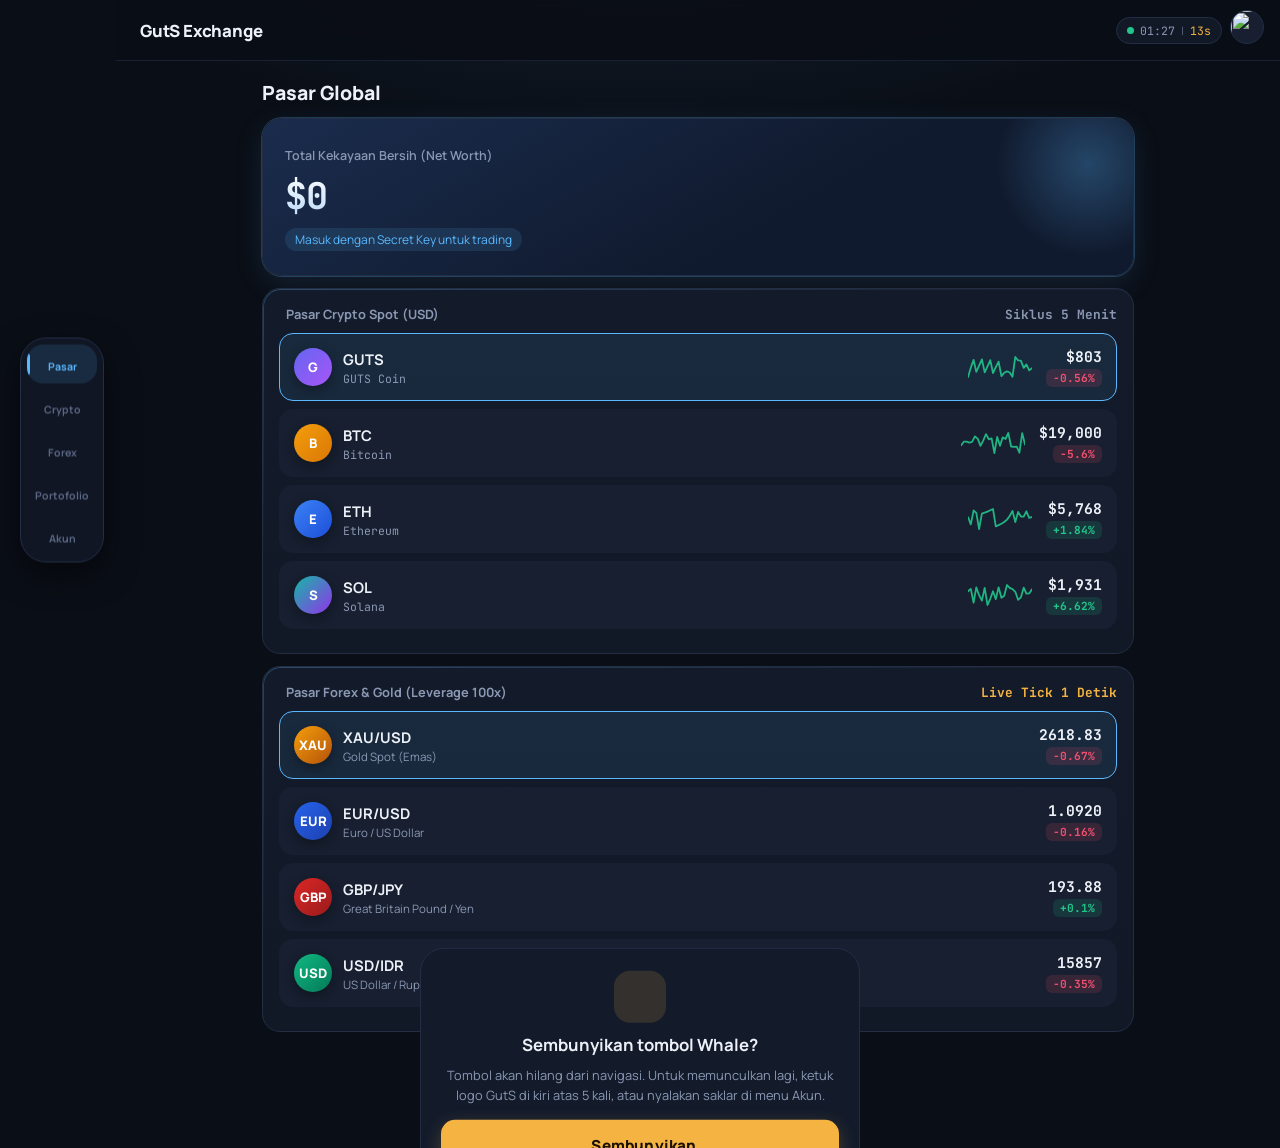
==== commit 2f18f629: "Add files via upload" ====
--- a/index.html
+++ b/index.html
@@ -246,8 +246,20 @@
 
       <div class="lb"><span>Judul Headline Event</span></div>
       <div class="inp"><input type="text" id="admTitle" placeholder="Contoh: DATA NFP RILIS! GOLD LONCAT TAJAM!"></div>
+      
       <div class="lb"><span>Pesan Broadcast ke Grup WA</span></div>
       <div class="inp"><input type="text" id="admMsg" placeholder="Contoh: Yang pasang 100x siap-siap Margin Call!"></div>
+      
+      <!-- TAMBAHKAN BLOK INI LEK -->
+      <div class="lb"><span>Mode Eksekusi (Tipe Tarikan)</span></div>
+      <div class="inp">
+        <select id="admMode">
+          <option value="gradual" selected>Perlahan (Naik/Turun Halus 3 Menit)</option>
+          <option value="instant">Instan (Langsung Lompat & Bikin Jejak)</option>
+        </select>
+      </div>
+      <!-- SAMPAI SINI -->
+
       <div class="lb"><span>Durasi Aktif</span></div>
       <div class="inp">
         <select id="admDur">
@@ -262,7 +274,7 @@
         <button class="go buy" onclick="saveMarketControl(false)"><i data-lucide="save"></i>Terapkan Senyap</button>
         <button class="go sell" onclick="saveMarketControl(true)"><i data-lucide="megaphone"></i>Terapkan + Broadcast WA</button>
       </div>
-    </div>
+    </>
 
     <div class="box">
       <div class="ttl"><span><i data-lucide="landmark"></i>Sidak Pajak Kekayaan Sultan (Wealth Tax Raid)</span></div>
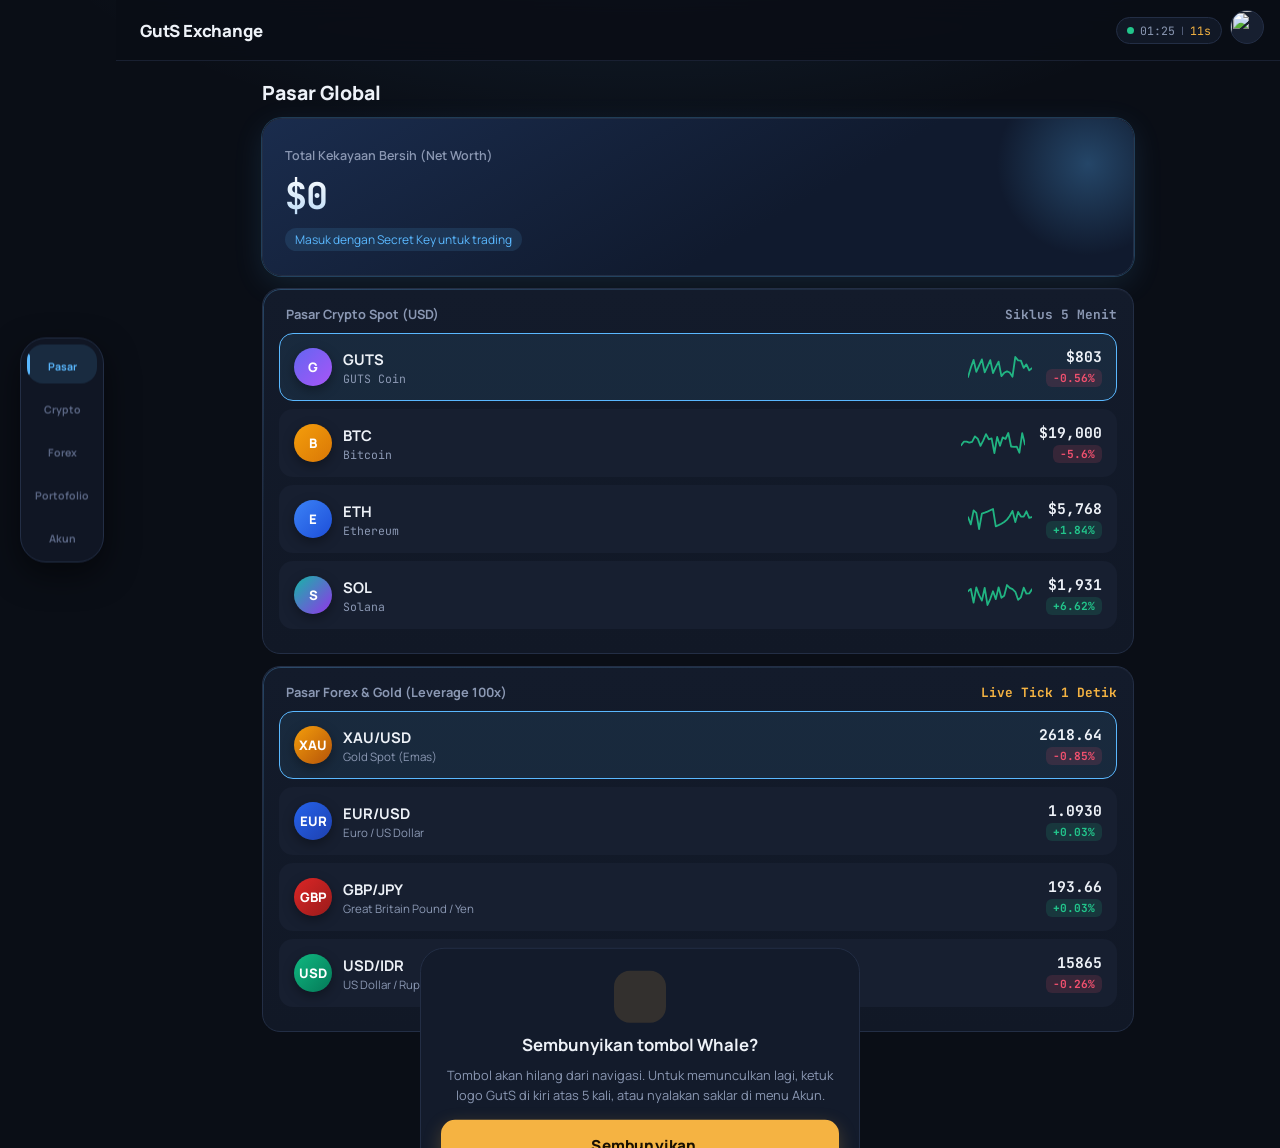
==== commit 8164219f: "Add files via upload" ====
--- a/index.html
+++ b/index.html
@@ -215,6 +215,12 @@
       <em id="admEventExp" style="color:var(--gold)">Harga bergerak organik</em>
     </div>
 
+        <div class="box">
+      <div class="ttl"><span><i data-lucide="radar"></i>Radar Posisi Player (Live)</span></div>
+      <div id="admFxLogs" style="max-height: 250px; overflow-y: auto; display: flex; flex-direction: column; gap: 8px;">
+        <div class="empty">Memantau pergerakan player...</div>
+      </div>
+    </div>
     <div class="box">
       <div class="ttl"><span><i data-lucide="skull"></i>Preset Likuidasi & Skenario Instan (1-Klik)</span></div>
       <div class="grid2" style="margin-bottom:8px">
@@ -291,7 +297,10 @@
   <button data-p="forex"><i data-lucide="flame"></i>Forex</button>
   <button data-p="portfolio"><i data-lucide="pie-chart"></i>Portofolio</button>
   <button data-p="account"><i data-lucide="user-round"></i>Akun</button>
-  <button data-p="admin" id="navAdminBtn" style="display:none;color:var(--gold)"><i data-lucide="crown"></i>Whale</button>
+<button data-p="admin" id="navAdminBtn" style="display:none;color:var(--gold);position:relative;">
+  <i data-lucide="crown"></i>Whale
+  <span id="whaleDot" style="display:none;position:absolute;top:6px;right:22px;width:8px;height:8px;background:var(--dn);border-radius:50%;box-shadow:0 0 8px var(--dn);"></span>
+</button>
 </nav>
 <div class="toast" id="toast"></div>
 
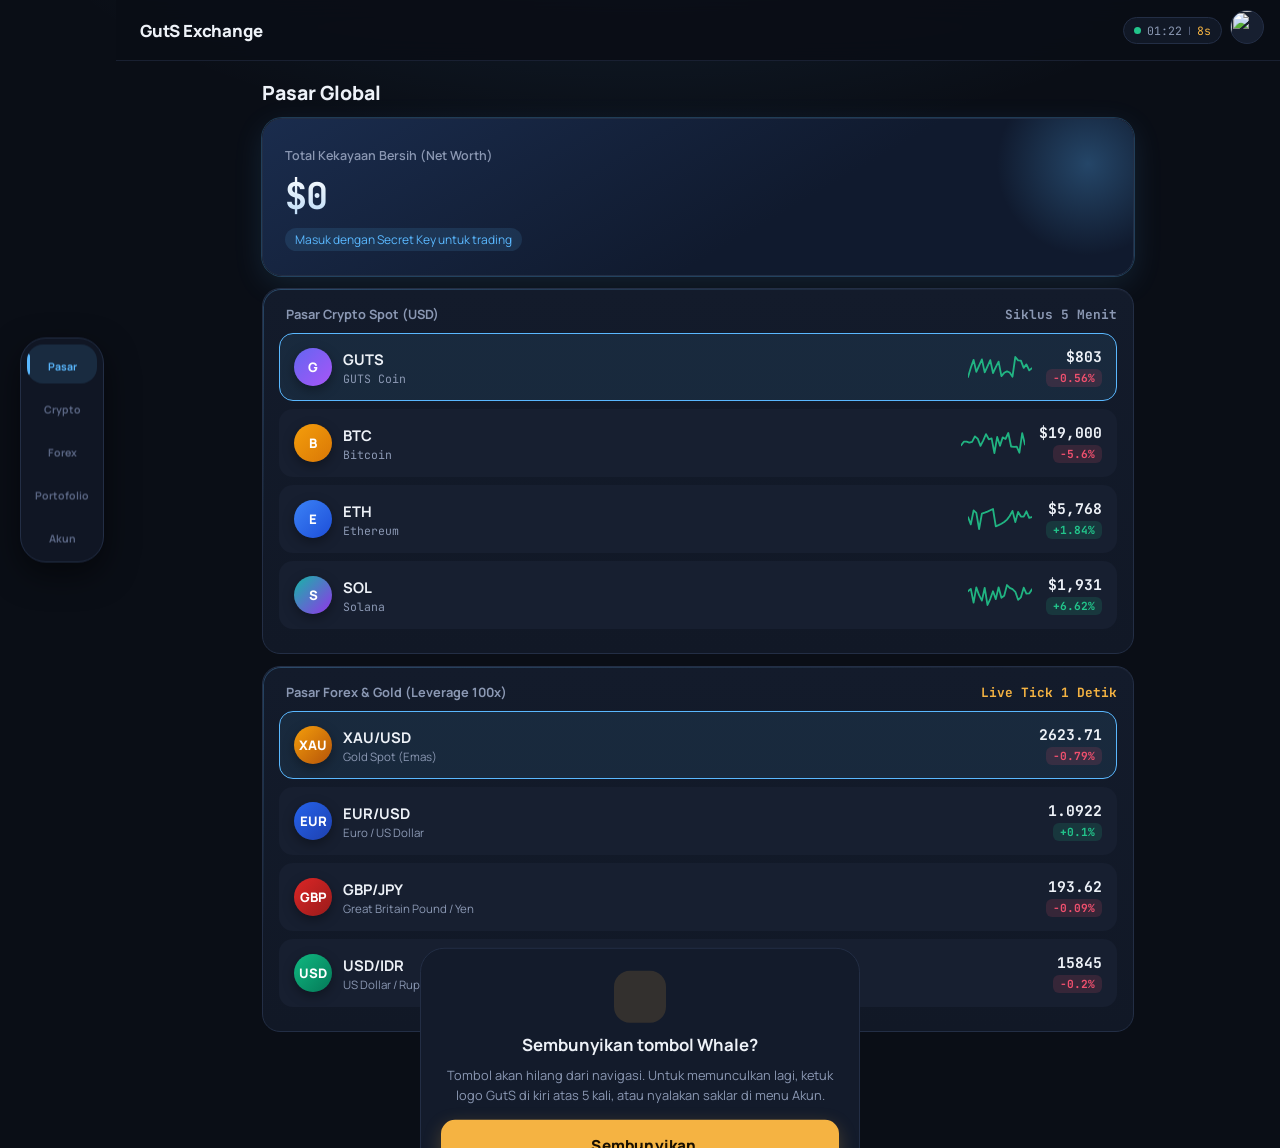
==== commit c42f0abb: "Add files via upload" ====
--- a/index.html
+++ b/index.html
@@ -280,7 +280,7 @@
         <button class="go buy" onclick="saveMarketControl(false)"><i data-lucide="save"></i>Terapkan Senyap</button>
         <button class="go sell" onclick="saveMarketControl(true)"><i data-lucide="megaphone"></i>Terapkan + Broadcast WA</button>
       </div>
-    </>
+    </div>
 
     <div class="box">
       <div class="ttl"><span><i data-lucide="landmark"></i>Sidak Pajak Kekayaan Sultan (Wealth Tax Raid)</span></div>
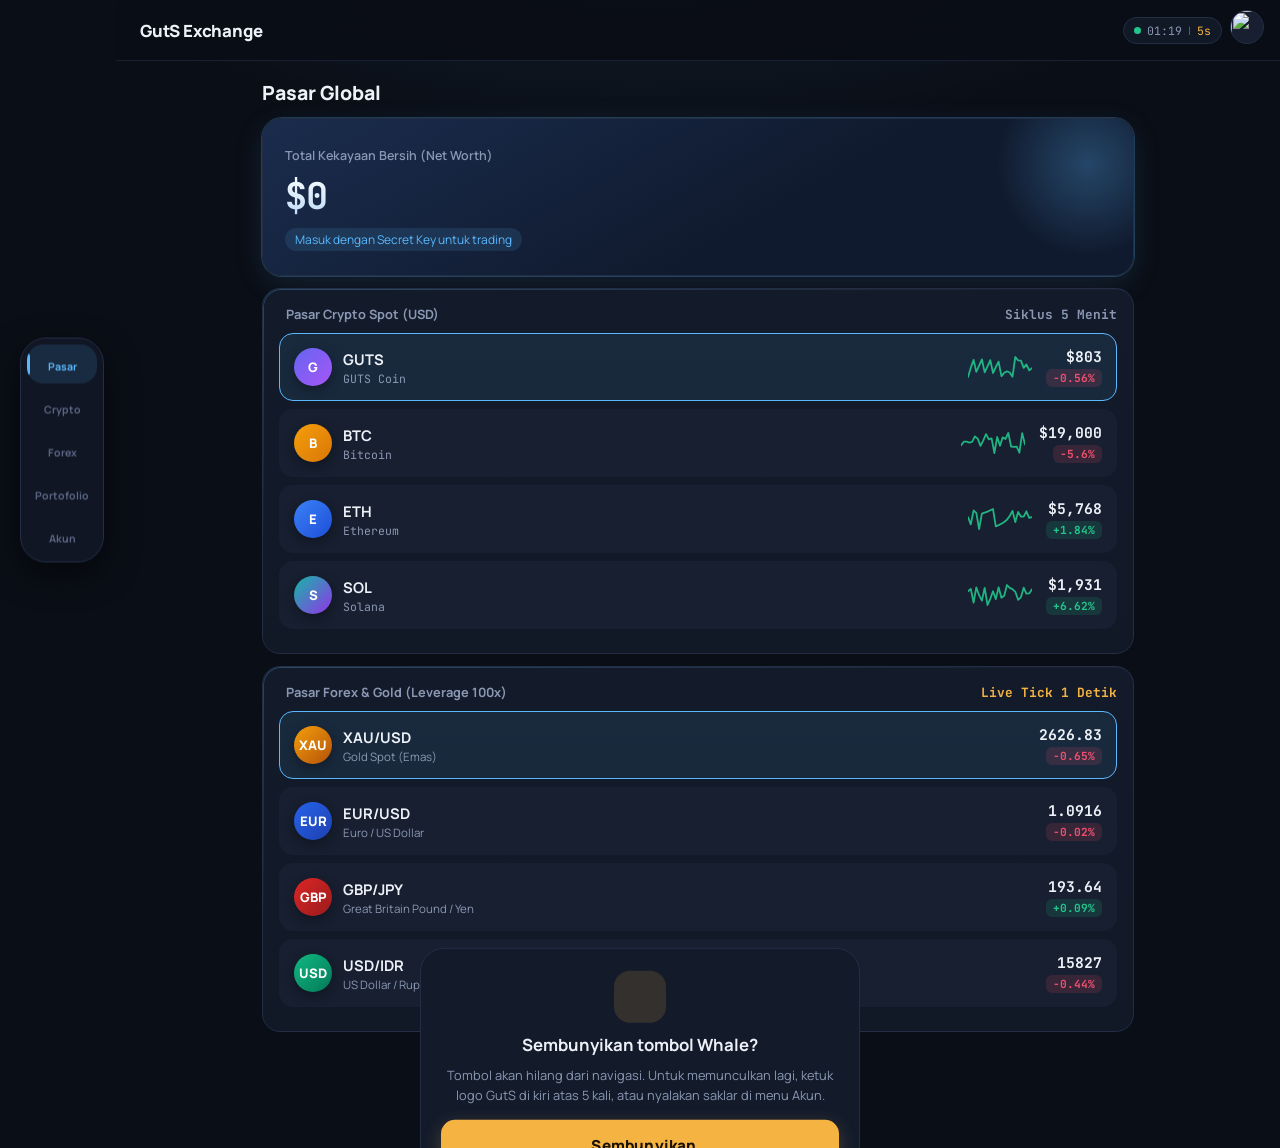
==== commit c857963c: "Add files via upload" ====
--- a/index.html
+++ b/index.html
@@ -168,7 +168,7 @@
   </section>
 
     <section class="page" id="p-portfolio">
-    <h2>Portofolio Sultan</h2>
+    <h2 id="pfGreet">Selamat siang, @tamu!</h2>
     <div class="hero">
       <span>Nilai Bersih Total (Cash + Crypto + Equity Forex)</span>
       <b class="mono" id="pfNet">$0</b>
